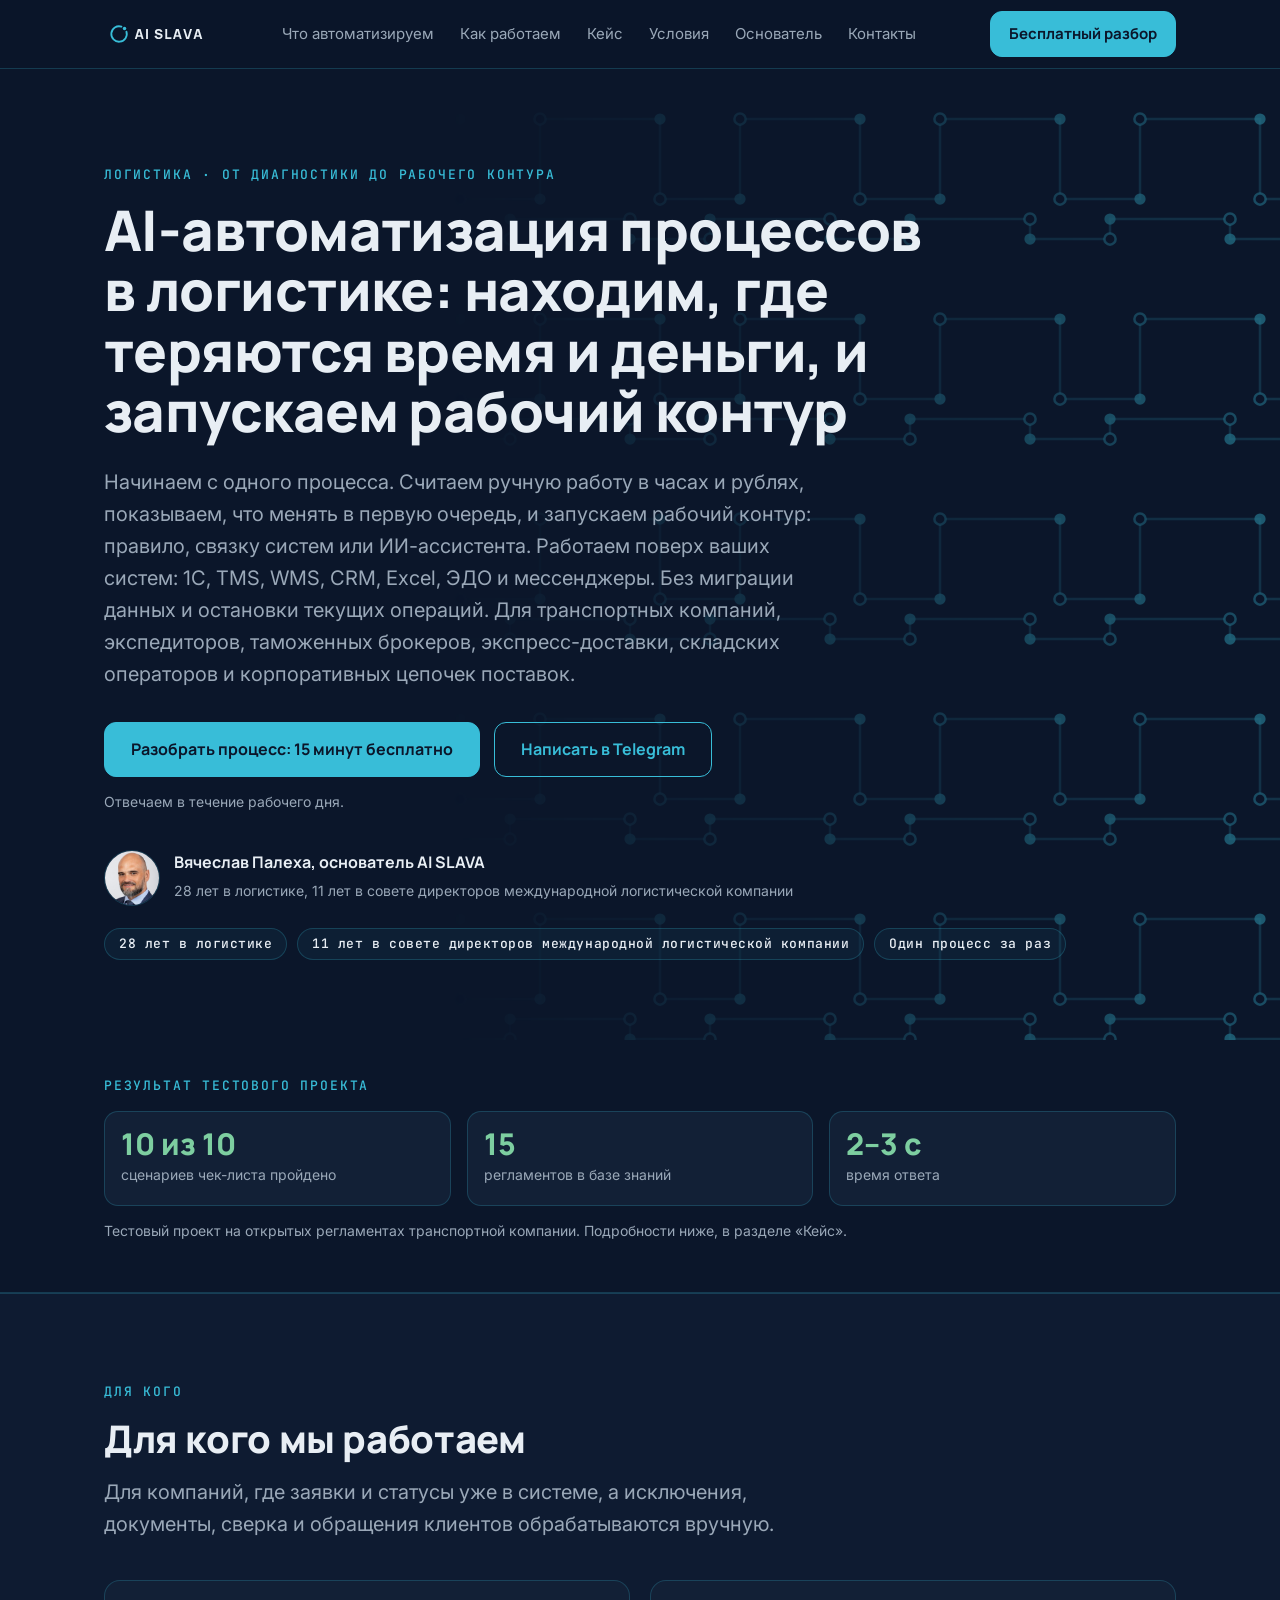
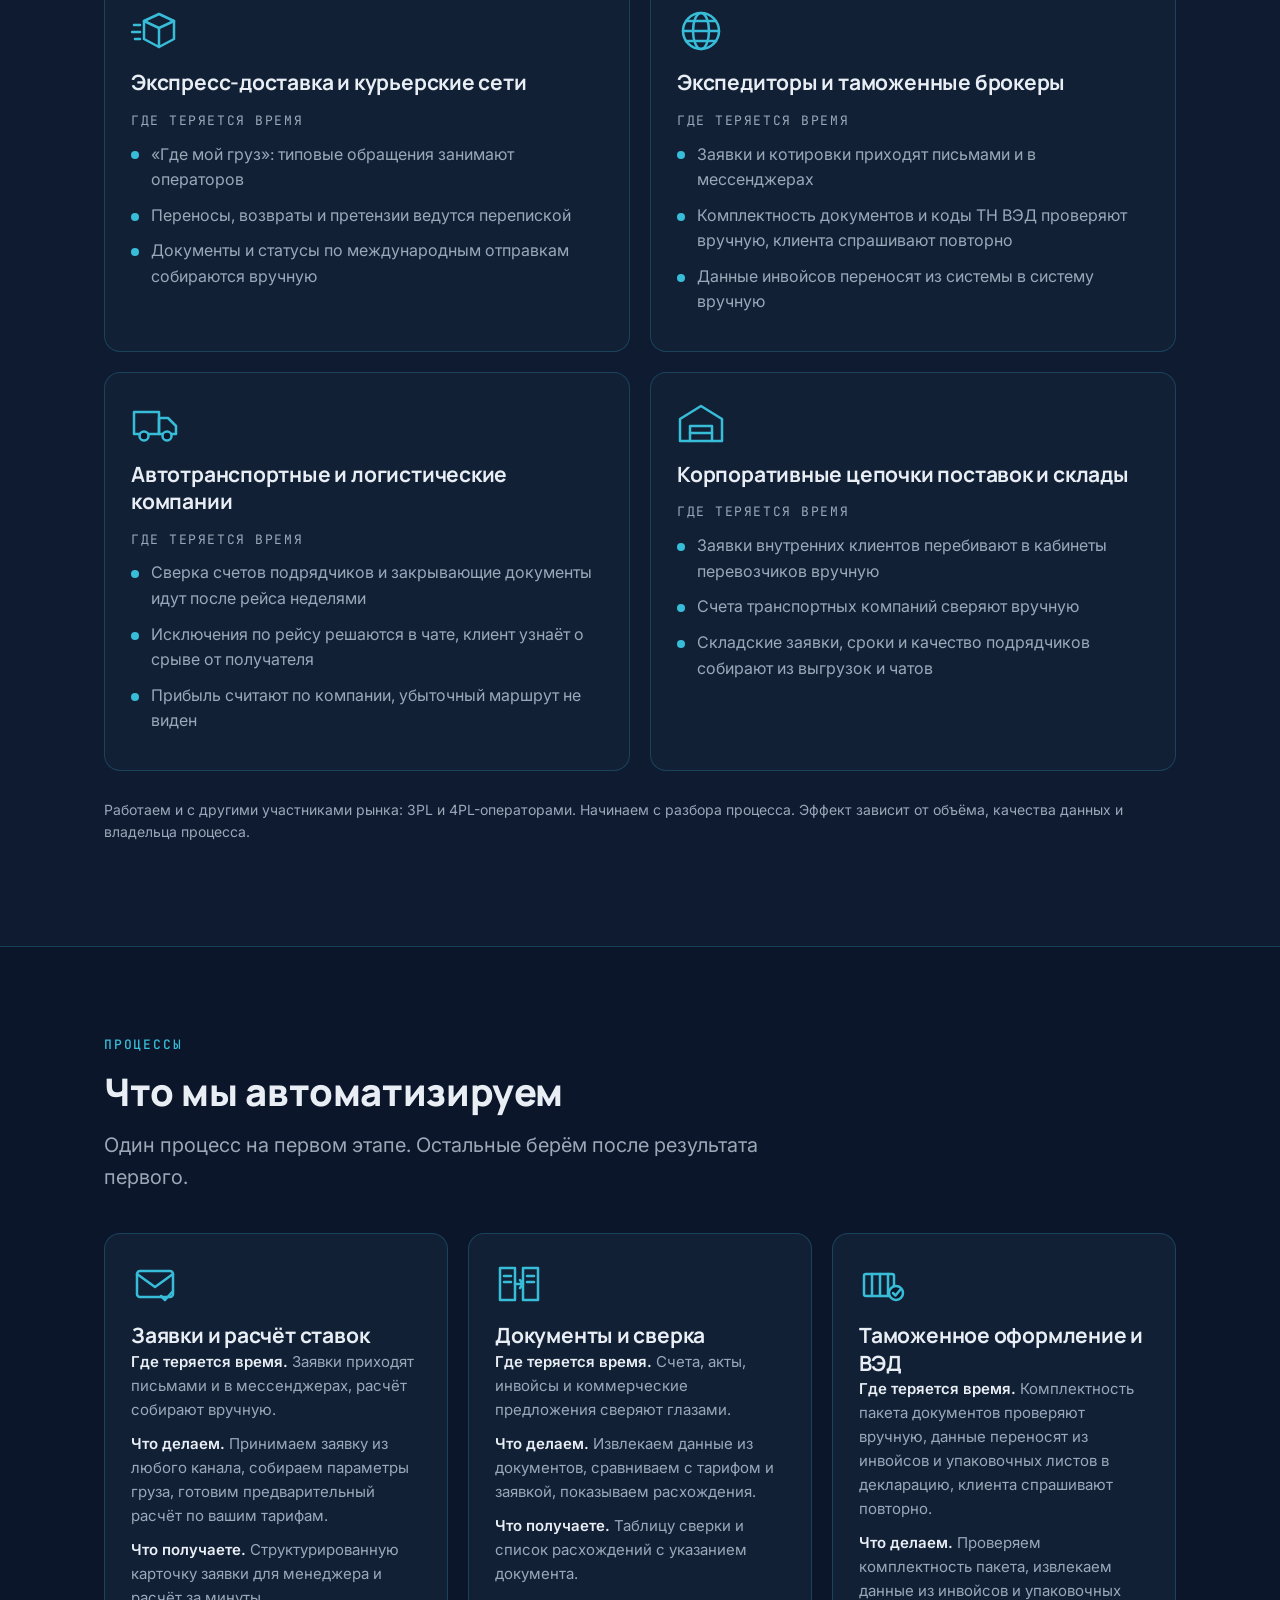
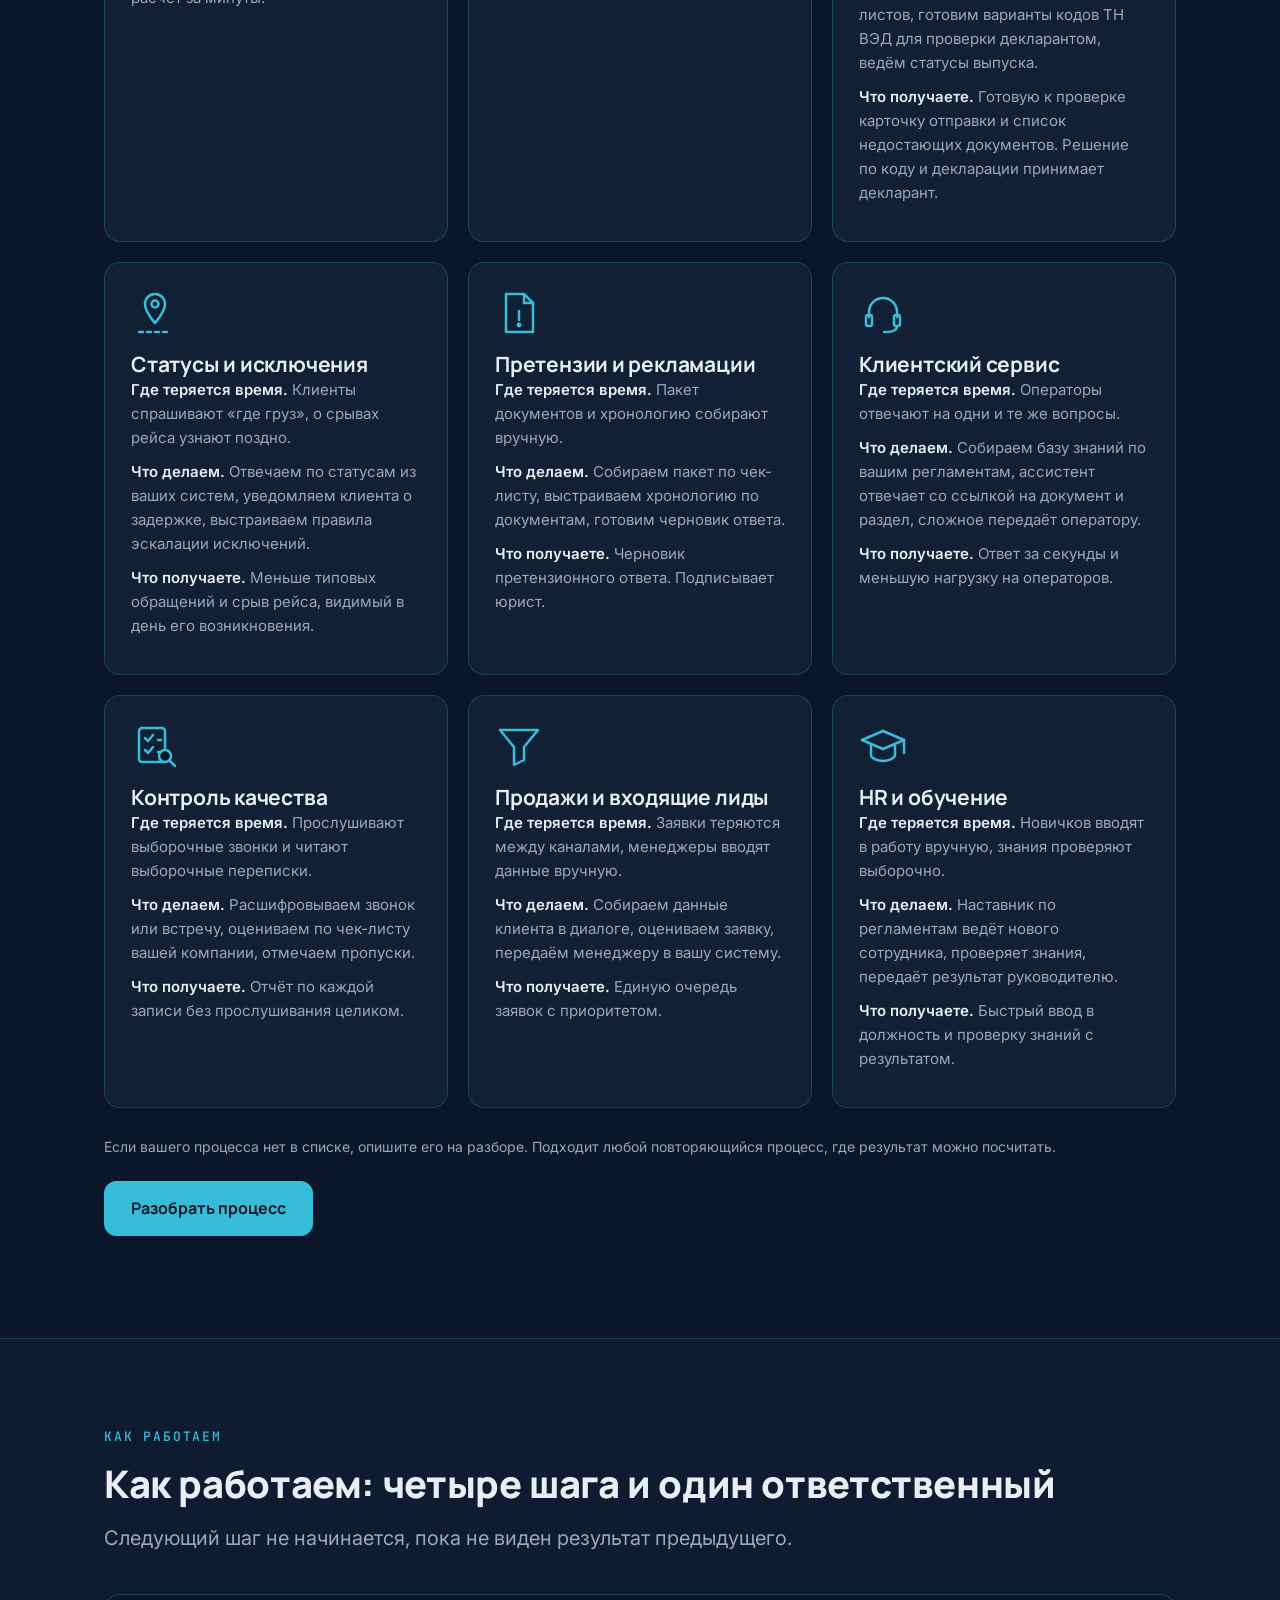
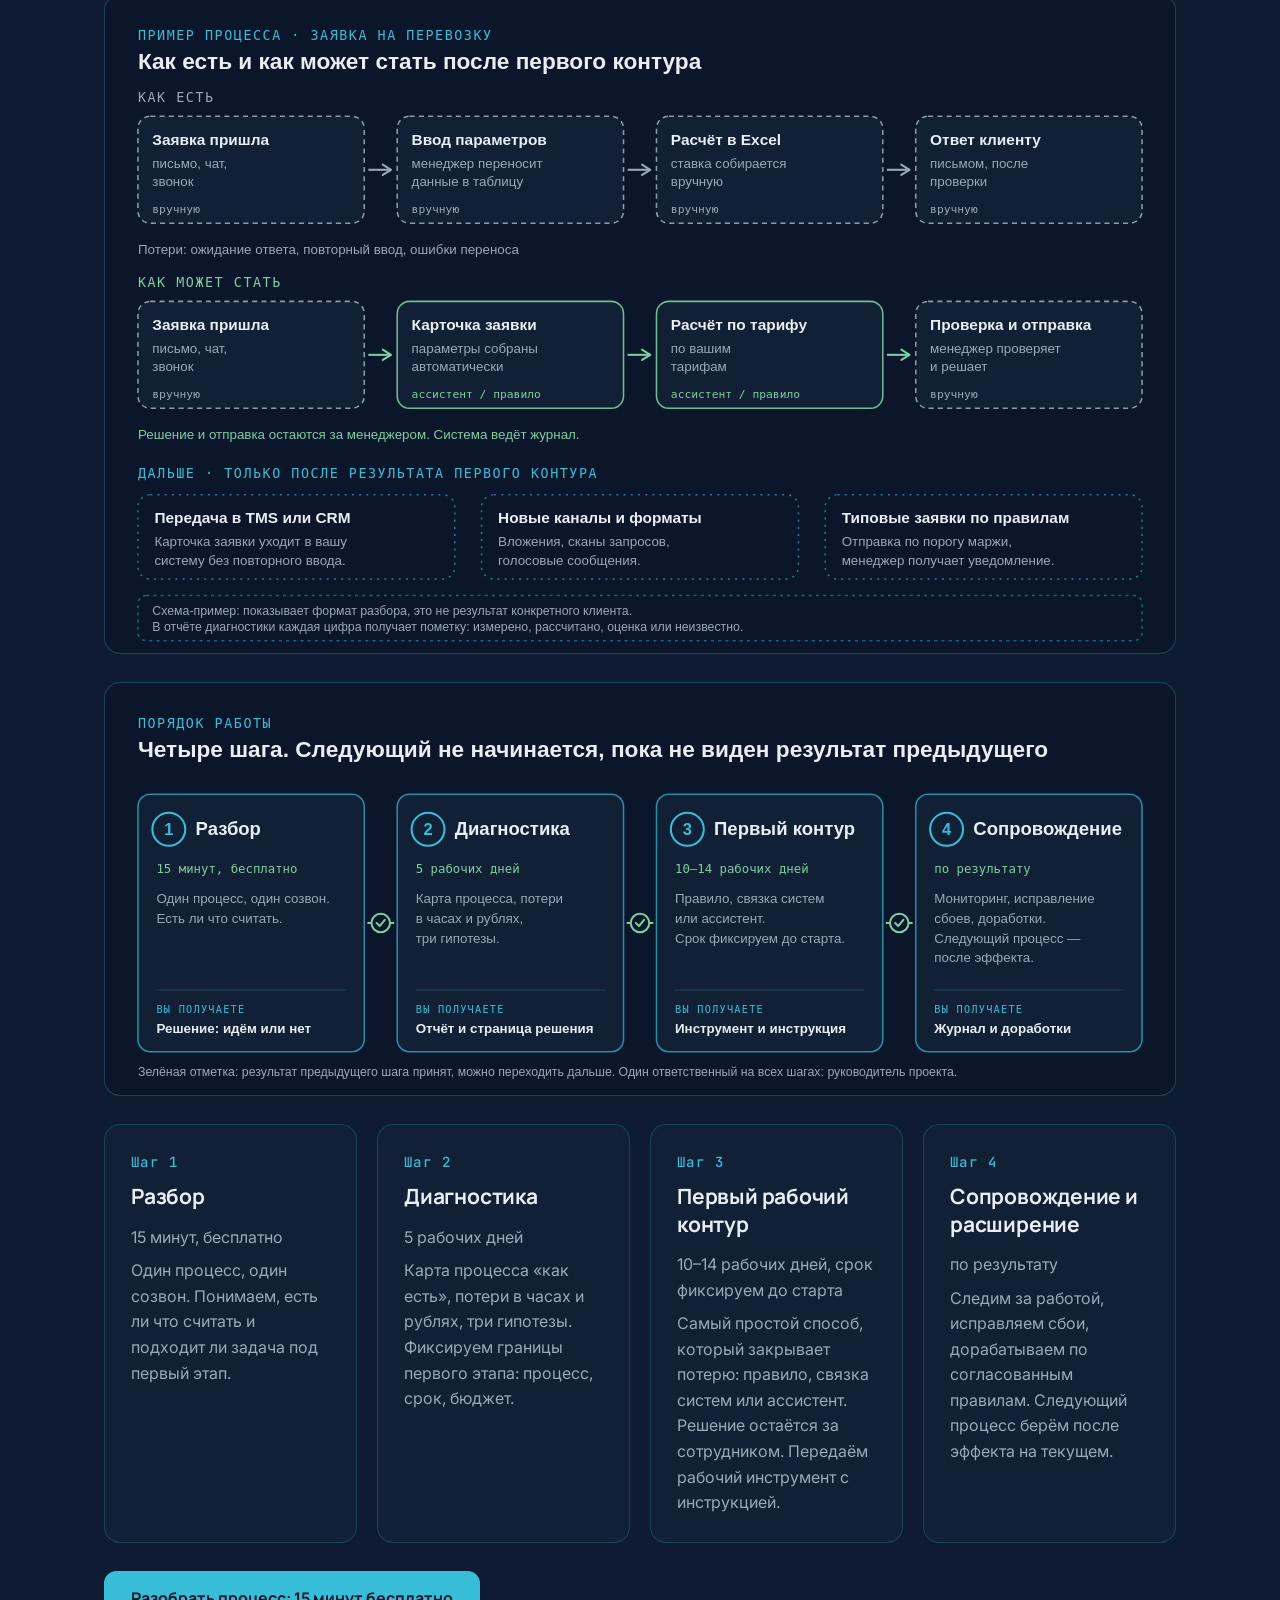
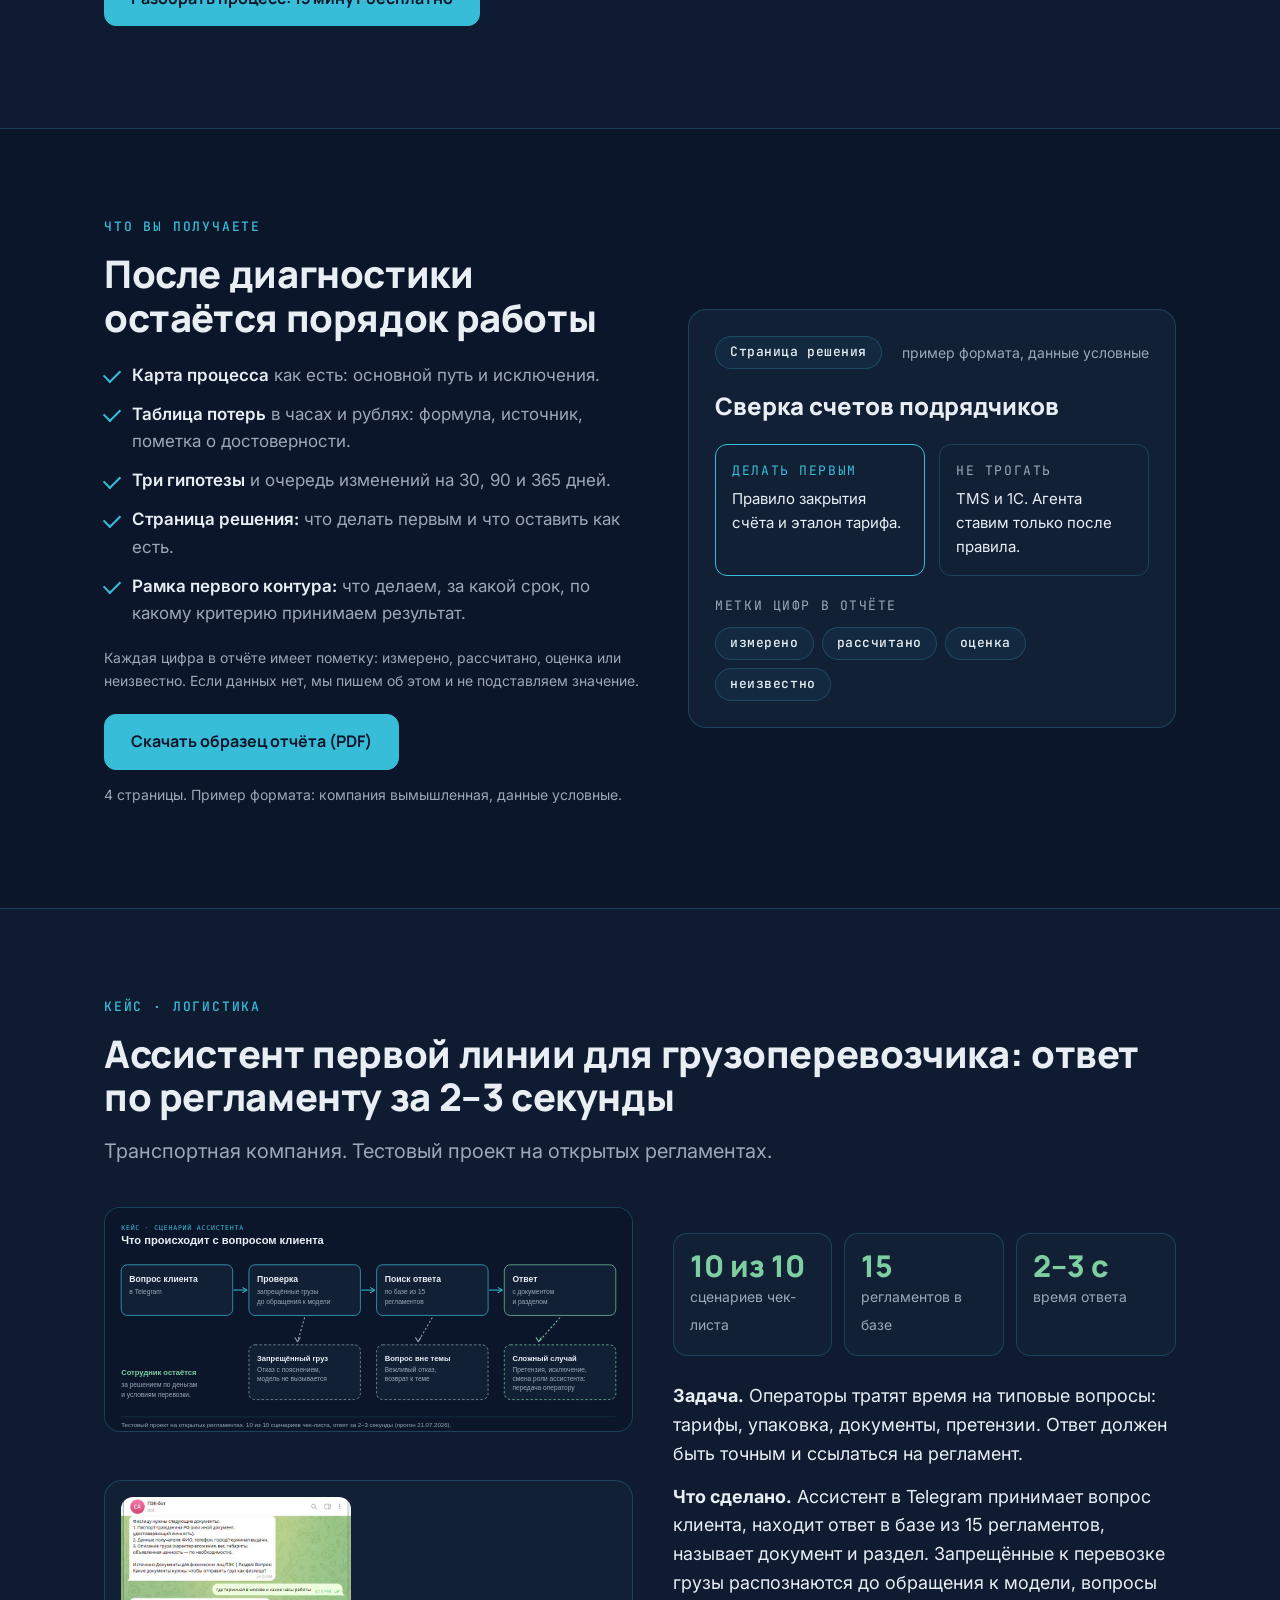
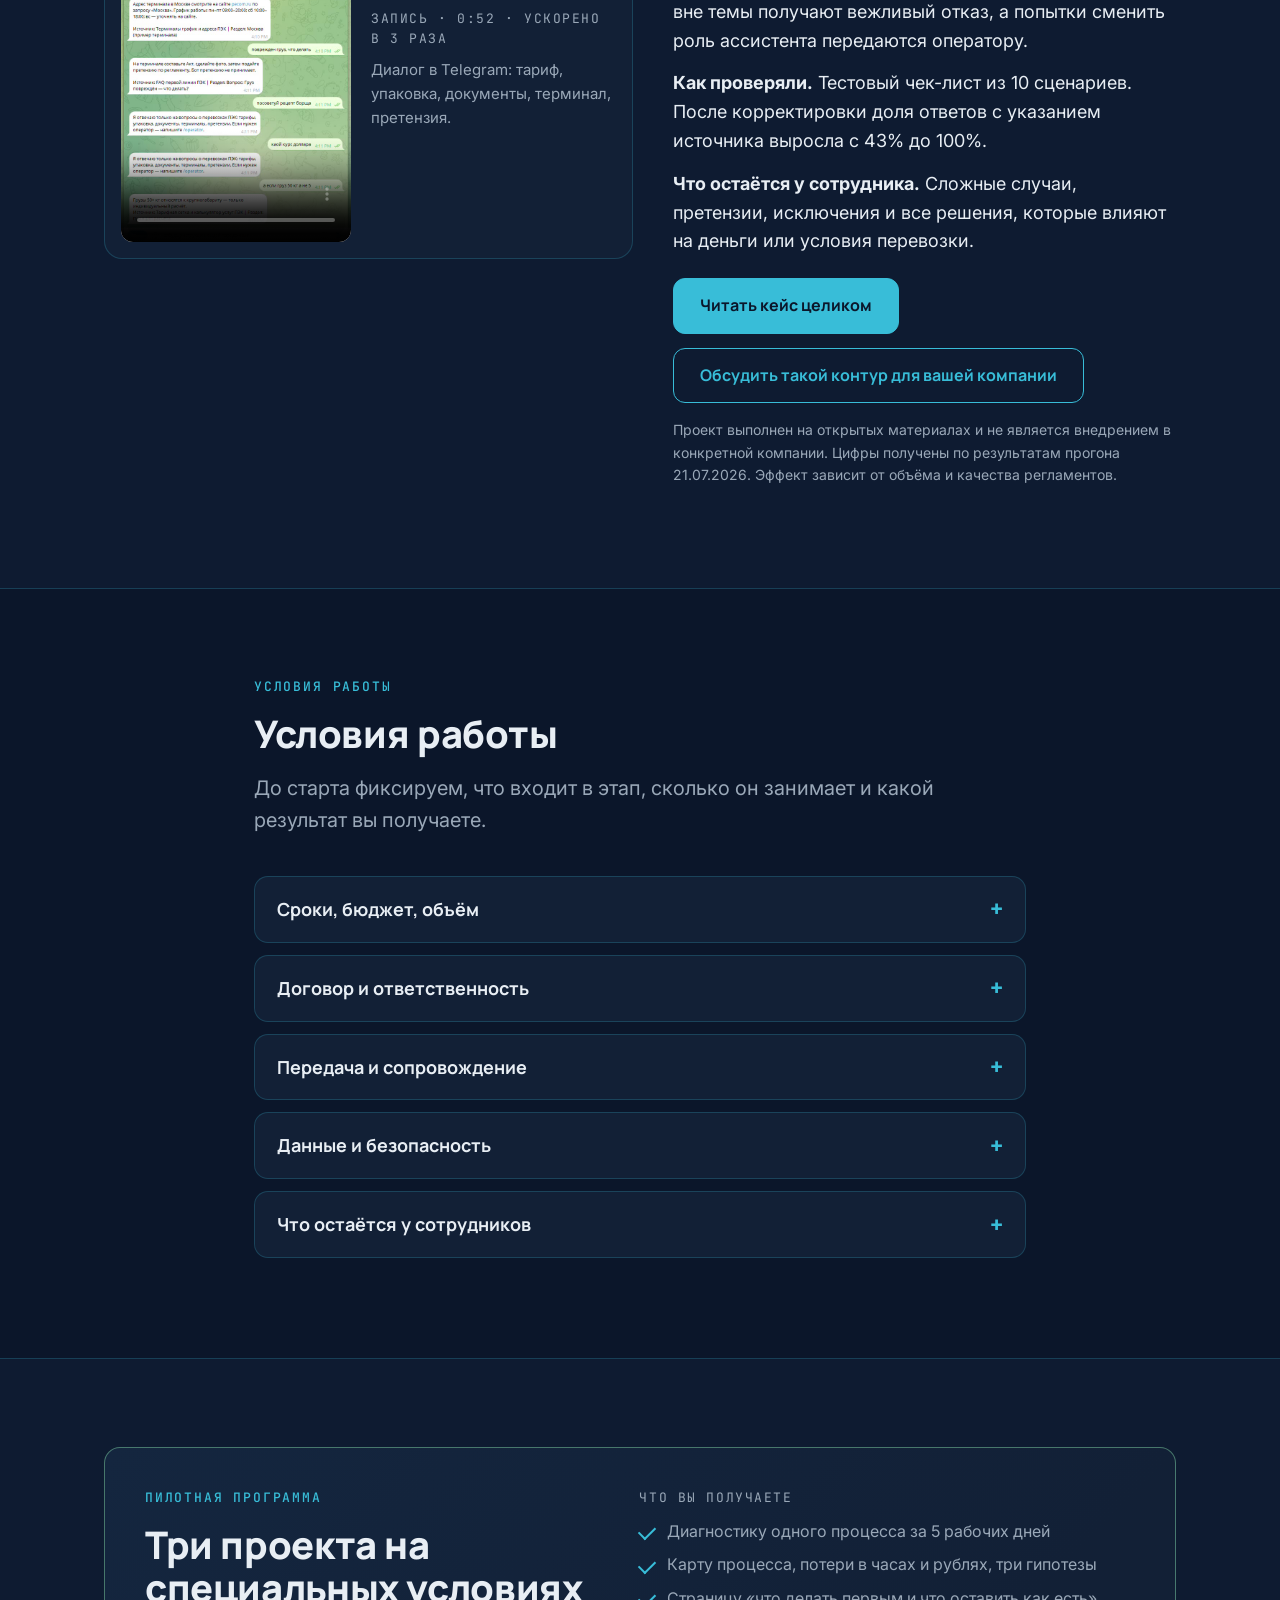
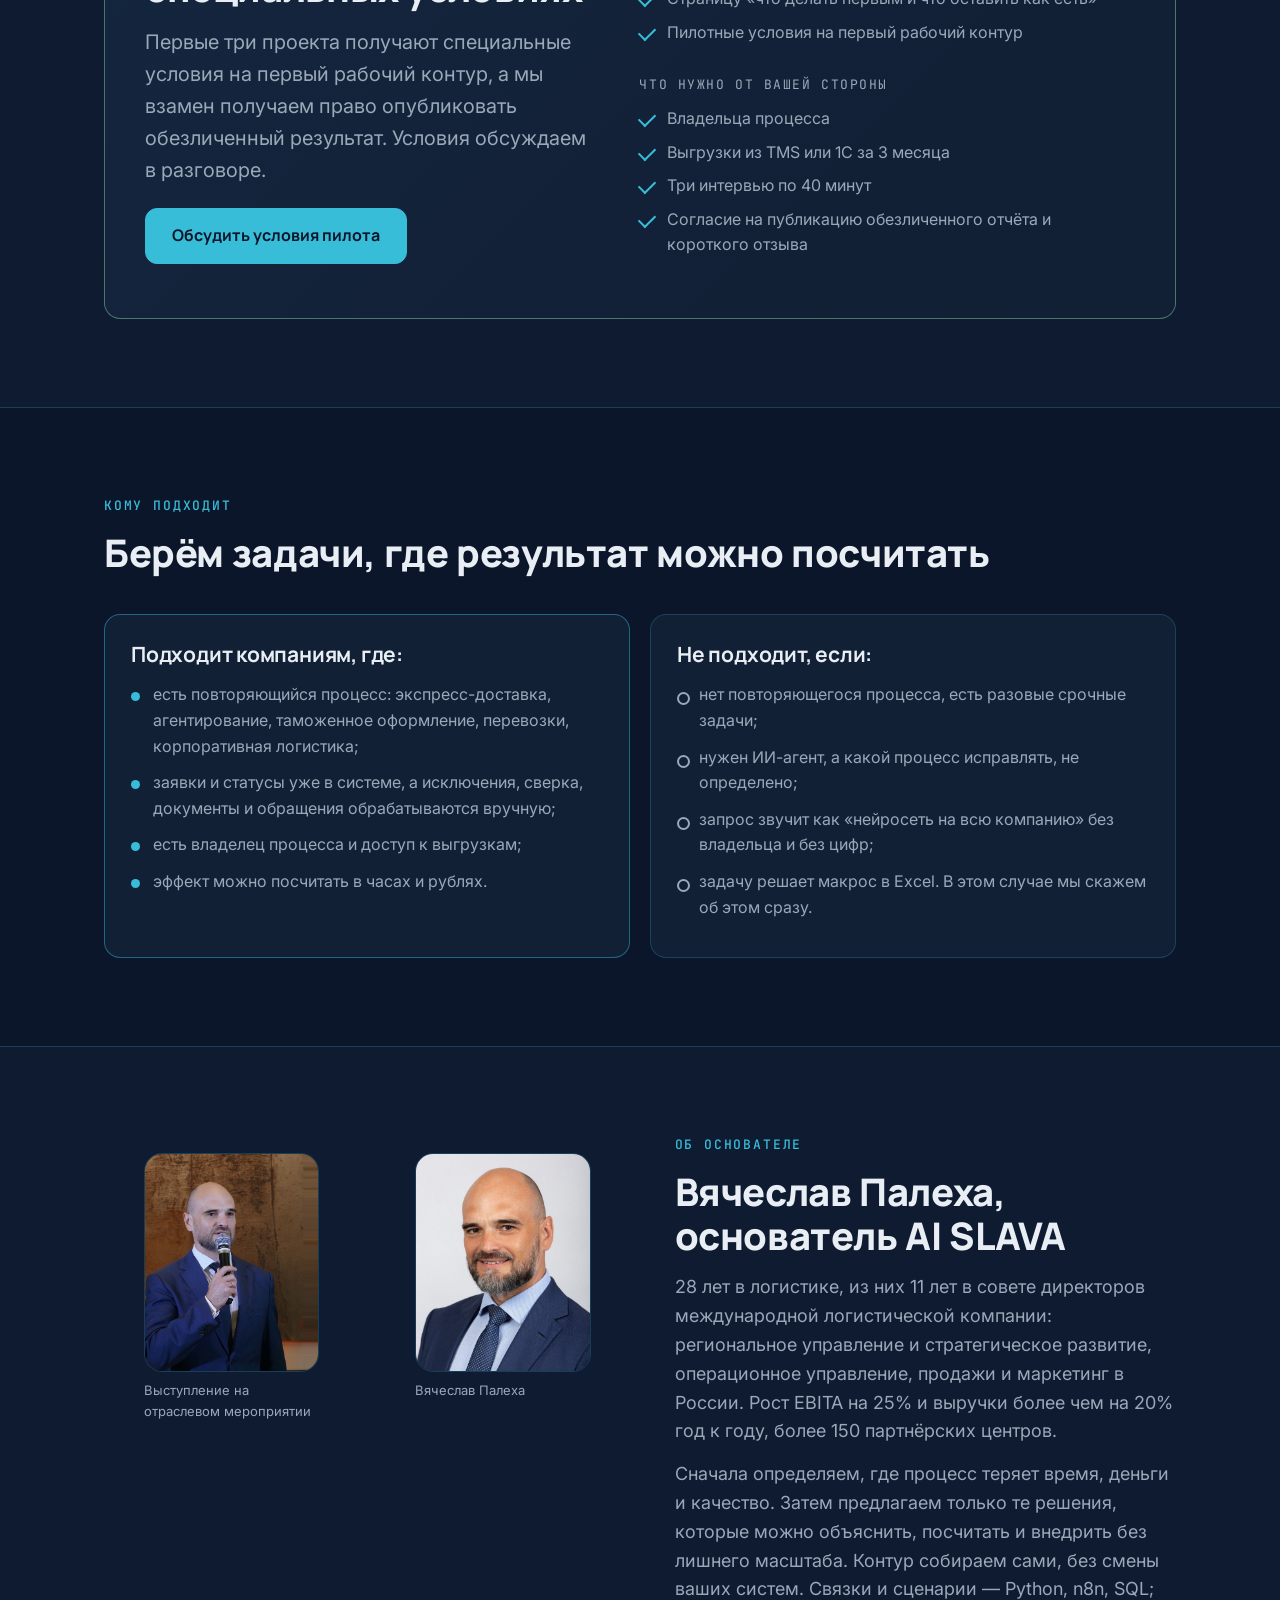
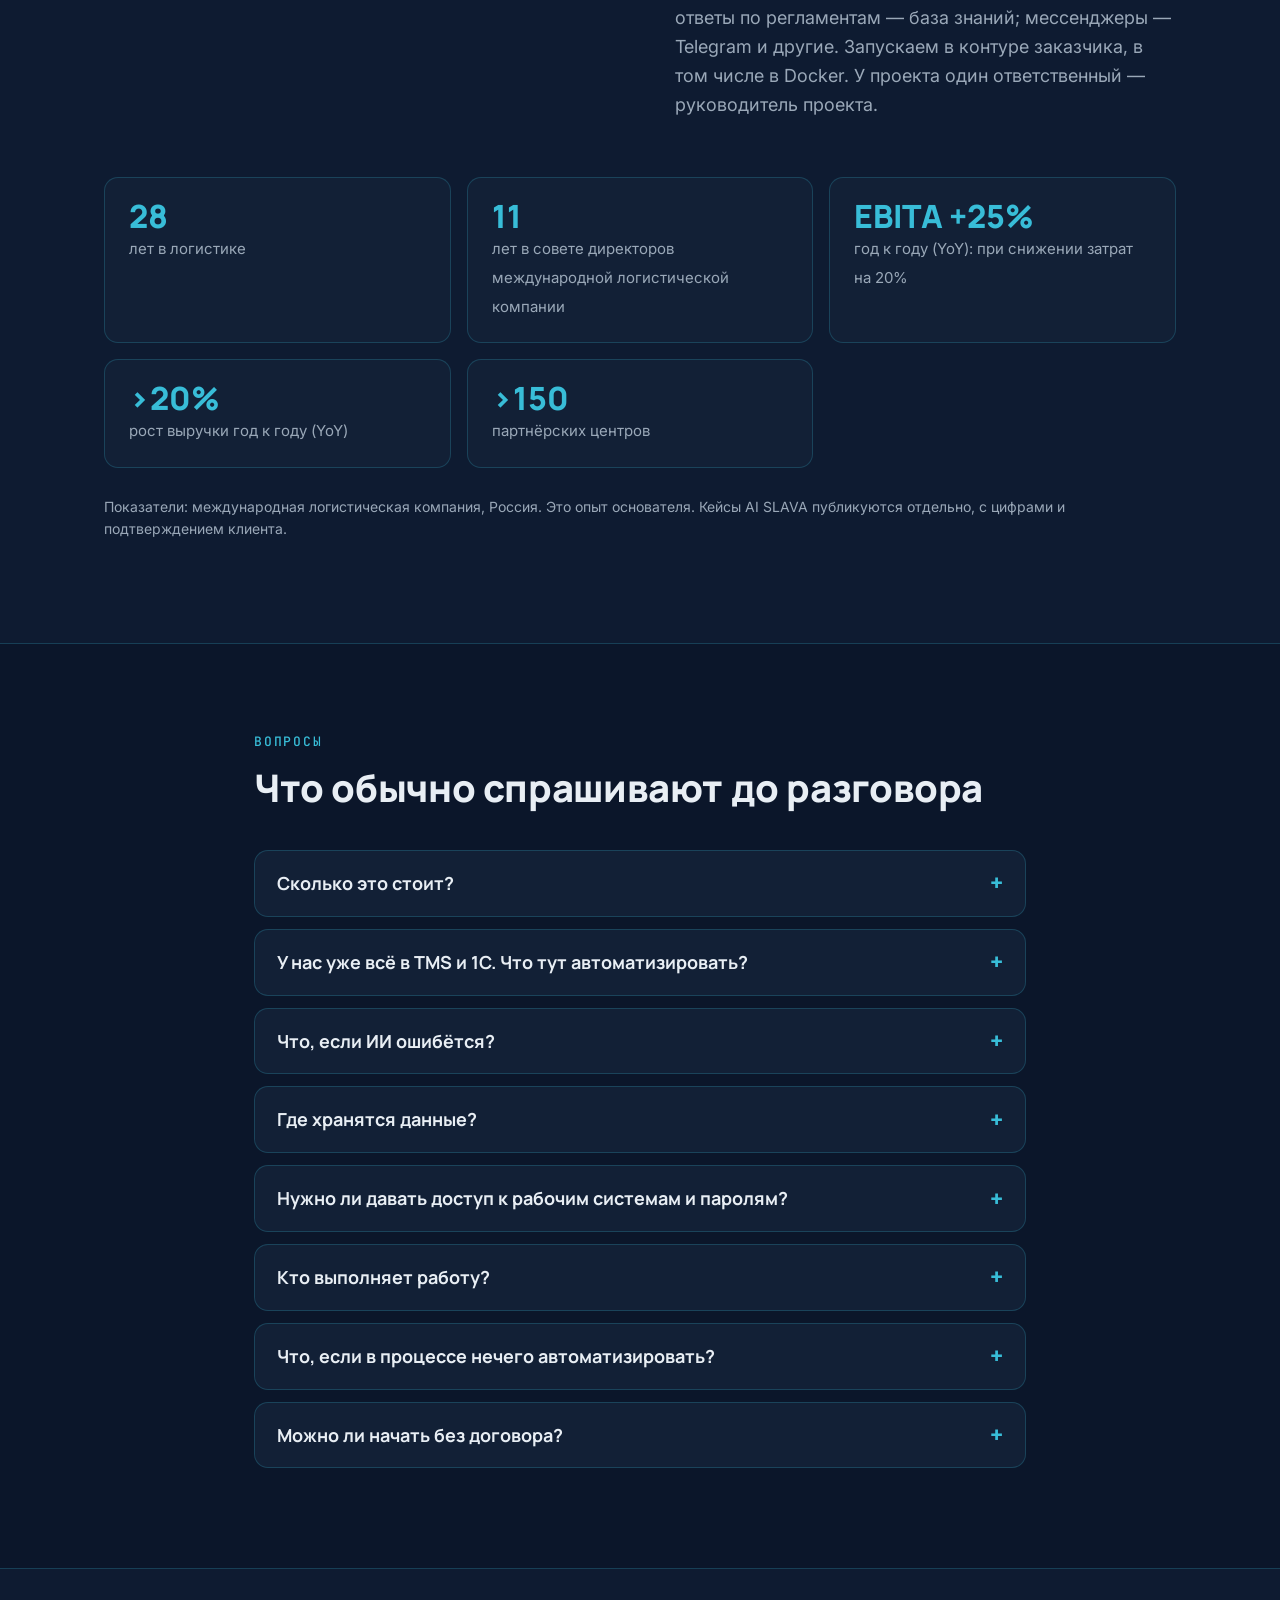
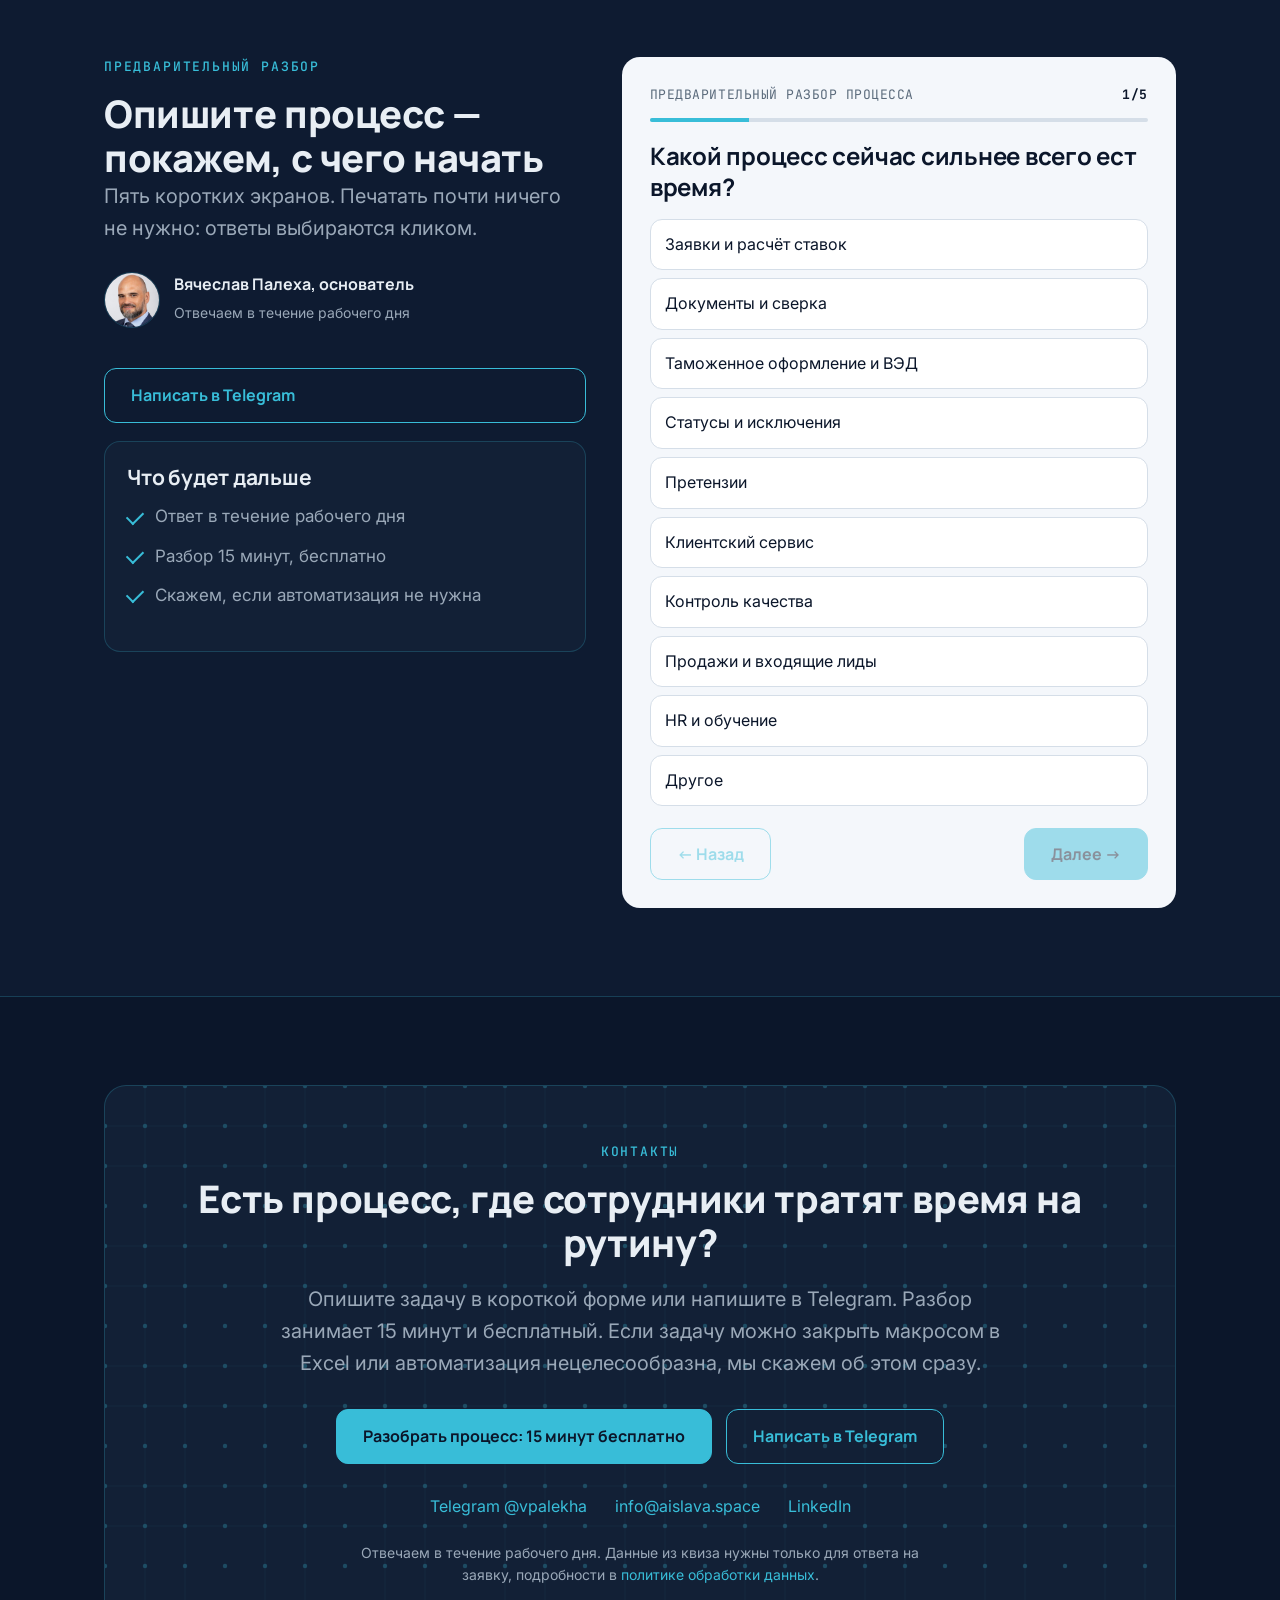
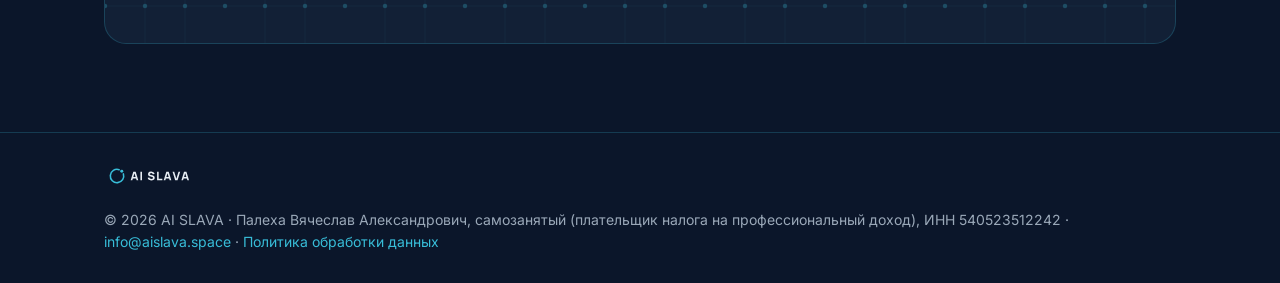
==== index.html @ 1f154bf1 "Publish AI SLAVA landing v0.5 on aislava.space Co-authored-by: Cursor <cursoragent@cursor.com>" ====
<!DOCTYPE html>
<html lang="ru">
<head>
  <meta charset="utf-8">
  <meta name="viewport" content="width=device-width, initial-scale=1">
  <title>AI SLAVA — AI-автоматизация процессов в логистике</title>
  <meta name="description" content="Находим, где теряются время и деньги в логистических процессах, и запускаем рабочий контур. Диагностика за 5 рабочих дней, первый контур за 10–14 рабочих дней.">
  <meta name="theme-color" content="#0B162A">
  <meta name="robots" content="index, follow">
  <link rel="canonical" href="https://aislava.space/">

  <meta property="og:type" content="website">
  <meta property="og:locale" content="ru_RU">
  <meta property="og:site_name" content="AI SLAVA">
  <meta property="og:url" content="https://aislava.space/">
  <meta property="og:title" content="AI SLAVA — AI-автоматизация процессов в логистике">
  <meta property="og:description" content="AI-автоматизация процессов в логистике. Начинаем с одного процесса, фиксируем результат до следующего этапа.">
  <meta property="og:image" content="https://aislava.space/assets/og-image.png">
  <meta property="og:image:width" content="1200">
  <meta property="og:image:height" content="630">
  <meta property="og:image:alt" content="AI SLAVA: AI-автоматизация процессов в логистике">
  <meta name="twitter:card" content="summary_large_image">
  <meta name="twitter:title" content="AI SLAVA — AI-автоматизация процессов в логистике">
  <meta name="twitter:description" content="Находим, где теряются время и деньги, и запускаем рабочий контур.">
  <meta name="twitter:image" content="https://aislava.space/assets/og-image.png">

  <link rel="icon" href="assets/logo/ai-slava-mark-on-dark.svg" type="image/svg+xml">
  <link rel="preload" href="fonts/Manrope.woff2" as="font" type="font/woff2" crossorigin>
  <link rel="preload" href="fonts/Inter.woff2" as="font" type="font/woff2" crossorigin>
  <link rel="stylesheet" href="styles.css">

  <script type="application/ld+json">
  {
    "@context": "https://schema.org",
    "@graph": [
      {
        "@type": "Organization",
        "@id": "https://aislava.space/#org",
        "name": "AI SLAVA",
        "url": "https://aislava.space/",
        "logo": "https://aislava.space/assets/logo/ai-slava-mark-on-dark.svg",
        "description": "AI-автоматизация процессов в логистике: диагностика, рабочий контур, сопровождение.",
        "founder": { "@id": "https://aislava.space/#founder" },
        "areaServed": "RU",
        "knowsAbout": ["AI-автоматизация", "логистика", "диагностика процессов", "ИИ-ассистенты"]
      },
      {
        "@type": "Person",
        "@id": "https://aislava.space/#founder",
        "name": "Вячеслав Палеха",
        "jobTitle": "Основатель AI SLAVA",
        "image": "https://aislava.space/assets/founder-portrait.jpg",
        "worksFor": { "@id": "https://aislava.space/#org" },
        "sameAs": ["https://www.linkedin.com/in/vyacheslav-palekha"]
      }
    ]
  }
  </script>
</head>
<body>

<header class="header">
  <div class="wrap header-inner">
    <a class="brand" href="#top"><img src="assets/logo/ai-slava-horizontal-on-dark.svg" alt="AI SLAVA"></a>
    <nav class="nav" aria-label="Разделы сайта">
      <a href="#automate">Что автоматизируем</a>
      <a href="#process">Как работаем</a>
      <a href="#case">Кейс</a>
      <a href="#terms">Условия</a>
      <a href="#about">Основатель</a>
      <a href="#contacts">Контакты</a>
    </nav>
    <a class="btn" href="#quiz">Бесплатный разбор</a>
  </div>
</header>

<main id="top">

  <section class="hero">
    <div class="wrap">
      <p class="kicker">Логистика · от диагностики до рабочего контура</p>
      <h1>AI-автоматизация процессов в логистике: находим, где теряются время и деньги, и запускаем рабочий контур</h1>
      <p class="lead">Начинаем с одного процесса. Считаем ручную работу в часах и рублях, показываем, что менять в первую очередь, и запускаем рабочий контур: правило, связку систем или ИИ-ассистента. Работаем поверх ваших систем: 1С, TMS, WMS, CRM, Excel, ЭДО и мессенджеры. Без миграции данных и остановки текущих операций. Для транспортных компаний, экспедиторов, таможенных брокеров, экспресс-доставки, складских операторов и корпоративных цепочек поставок.</p>
      <div class="hero-actions">
        <a class="btn" href="#quiz">Разобрать процесс: 15 минут бесплатно</a>
        <a class="btn ghost" href="https://t.me/vpalekha" target="_blank" rel="noopener">Написать в Telegram</a>
      </div>
      <p class="fine hero-note">Отвечаем в течение рабочего дня.</p>
      <div class="hero-founder">
        <img src="assets/founder-avatar.jpg" alt="Вячеслав Палеха" width="56" height="56">
        <div>
          <b>Вячеслав Палеха, основатель AI SLAVA</b>
          <span>28 лет в логистике, 11 лет в совете директоров международной логистической компании</span>
        </div>
      </div>
      <div class="chips">
        <span class="tag">28 лет в логистике</span>
        <span class="tag">11 лет в совете директоров международной логистической компании</span>
        <span class="tag">Один процесс за раз</span>
      </div>
    </div>
  </section>

  <section class="proof" aria-label="Результат тестового проекта">
    <div class="wrap">
      <p class="kicker">Результат тестового проекта</p>
      <div class="proof-grid">
        <div class="stat"><b>10 из 10</b><span>сценариев чек-листа пройдено</span></div>
        <div class="stat"><b>15</b><span>регламентов в базе знаний</span></div>
        <div class="stat"><b>2–3 с</b><span>время ответа</span></div>
      </div>
      <p class="fine">Тестовый проект на открытых регламентах транспортной компании. Подробности ниже, в разделе «Кейс».</p>
    </div>
  </section>

  <section class="section alt" id="segments">
    <div class="wrap">
      <div class="section-head">
        <p class="kicker">Для кого</p>
        <h2>Для кого мы работаем</h2>
        <p class="lead" style="margin-top:16px">Для компаний, где заявки и статусы уже в системе, а исключения, документы, сверка и обращения клиентов обрабатываются вручную.</p>
      </div>
      <div class="seg-grid">
        <article class="card seg">
          <img src="assets/icons/s1-ekspress.svg" alt="" width="48" height="48">
          <h3>Экспресс-доставка и курьерские сети</h3>
          <p class="mock-label">Где теряется время</p>
          <ul>
            <li>«Где мой груз»: типовые обращения занимают операторов</li>
            <li>Переносы, возвраты и претензии ведутся перепиской</li>
            <li>Документы и статусы по международным отправкам собираются вручную</li>
          </ul>
        </article>
        <article class="card seg">
          <img src="assets/icons/s2-ekspeditory.svg" alt="" width="48" height="48">
          <h3>Экспедиторы и таможенные брокеры</h3>
          <p class="mock-label">Где теряется время</p>
          <ul>
            <li>Заявки и котировки приходят письмами и в мессенджерах</li>
            <li>Комплектность документов и коды ТН ВЭД проверяют вручную, клиента спрашивают повторно</li>
            <li>Данные инвойсов переносят из системы в систему вручную</li>
          </ul>
        </article>
        <article class="card seg">
          <img src="assets/icons/s3-avtotransport.svg" alt="" width="48" height="48">
          <h3>Автотранспортные и логистические компании</h3>
          <p class="mock-label">Где теряется время</p>
          <ul>
            <li>Сверка счетов подрядчиков и закрывающие документы идут после рейса неделями</li>
            <li>Исключения по рейсу решаются в чате, клиент узнаёт о срыве от получателя</li>
            <li>Прибыль считают по компании, убыточный маршрут не виден</li>
          </ul>
        </article>
        <article class="card seg">
          <img src="assets/icons/s4-supply-chain.svg" alt="" width="48" height="48">
          <h3>Корпоративные цепочки поставок и склады</h3>
          <p class="mock-label">Где теряется время</p>
          <ul>
            <li>Заявки внутренних клиентов перебивают в кабинеты перевозчиков вручную</li>
            <li>Счета транспортных компаний сверяют вручную</li>
            <li>Складские заявки, сроки и качество подрядчиков собирают из выгрузок и чатов</li>
          </ul>
        </article>
      </div>
      <p class="fine note">Работаем и с другими участниками рынка: 3PL и 4PL-операторами. Начинаем с разбора процесса. Эффект зависит от объёма, качества данных и владельца процесса.</p>
    </div>
  </section>

  <section class="section" id="automate">
    <div class="wrap">
      <div class="section-head">
        <p class="kicker">Процессы</p>
        <h2>Что мы автоматизируем</h2>
        <p class="lead" style="margin-top:16px">Один процесс на первом этапе. Остальные берём после результата первого.</p>
      </div>
      <div class="auto-grid">
        <article class="card auto">
          <img src="assets/icons/c1-zayavki.svg" alt="" width="48" height="48">
          <h3>Заявки и расчёт ставок</h3>
          <p><b>Где теряется время.</b> Заявки приходят письмами и в мессенджерах, расчёт собирают вручную.</p>
          <p><b>Что делаем.</b> Принимаем заявку из любого канала, собираем параметры груза, готовим предварительный расчёт по вашим тарифам.</p>
          <p><b>Что получаете.</b> Структурированную карточку заявки для менеджера и расчёт за минуты.</p>
        </article>
        <article class="card auto">
          <img src="assets/icons/c2-dokumenty.svg" alt="" width="48" height="48">
          <h3>Документы и сверка</h3>
          <p><b>Где теряется время.</b> Счета, акты, инвойсы и коммерческие предложения сверяют глазами.</p>
          <p><b>Что делаем.</b> Извлекаем данные из документов, сравниваем с тарифом и заявкой, показываем расхождения.</p>
          <p><b>Что получаете.</b> Таблицу сверки и список расхождений с указанием документа.</p>
        </article>
        <article class="card auto">
          <img src="assets/icons/c3-tamozhnya.svg" alt="" width="48" height="48">
          <h3>Таможенное оформление и ВЭД</h3>
          <p><b>Где теряется время.</b> Комплектность пакета документов проверяют вручную, данные переносят из инвойсов и упаковочных листов в декларацию, клиента спрашивают повторно.</p>
          <p><b>Что делаем.</b> Проверяем комплектность пакета, извлекаем данные из инвойсов и упаковочных листов, готовим варианты кодов ТН ВЭД для проверки декларантом, ведём статусы выпуска.</p>
          <p><b>Что получаете.</b> Готовую к проверке карточку отправки и список недостающих документов. Решение по коду и декларации принимает декларант.</p>
        </article>
        <article class="card auto">
          <img src="assets/icons/c4-statusy.svg" alt="" width="48" height="48">
          <h3>Статусы и исключения</h3>
          <p><b>Где теряется время.</b> Клиенты спрашивают «где груз», о срывах рейса узнают поздно.</p>
          <p><b>Что делаем.</b> Отвечаем по статусам из ваших систем, уведомляем клиента о задержке, выстраиваем правила эскалации исключений.</p>
          <p><b>Что получаете.</b> Меньше типовых обращений и срыв рейса, видимый в день его возникновения.</p>
        </article>
        <article class="card auto">
          <img src="assets/icons/c5-pretenzii.svg" alt="" width="48" height="48">
          <h3>Претензии и рекламации</h3>
          <p><b>Где теряется время.</b> Пакет документов и хронологию собирают вручную.</p>
          <p><b>Что делаем.</b> Собираем пакет по чек-листу, выстраиваем хронологию по документам, готовим черновик ответа.</p>
          <p><b>Что получаете.</b> Черновик претензионного ответа. Подписывает юрист.</p>
        </article>
        <article class="card auto">
          <img src="assets/icons/c6-klientskiy-servis.svg" alt="" width="48" height="48">
          <h3>Клиентский сервис</h3>
          <p><b>Где теряется время.</b> Операторы отвечают на одни и те же вопросы.</p>
          <p><b>Что делаем.</b> Собираем базу знаний по вашим регламентам, ассистент отвечает со ссылкой на документ и раздел, сложное передаёт оператору.</p>
          <p><b>Что получаете.</b> Ответ за секунды и меньшую нагрузку на операторов.</p>
        </article>
        <article class="card auto">
          <img src="assets/icons/c7-kontrol-kachestva.svg" alt="" width="48" height="48">
          <h3>Контроль качества</h3>
          <p><b>Где теряется время.</b> Прослушивают выборочные звонки и читают выборочные переписки.</p>
          <p><b>Что делаем.</b> Расшифровываем звонок или встречу, оцениваем по чек-листу вашей компании, отмечаем пропуски.</p>
          <p><b>Что получаете.</b> Отчёт по каждой записи без прослушивания целиком.</p>
        </article>
        <article class="card auto">
          <img src="assets/icons/c8-prodazhi.svg" alt="" width="48" height="48">
          <h3>Продажи и входящие лиды</h3>
          <p><b>Где теряется время.</b> Заявки теряются между каналами, менеджеры вводят данные вручную.</p>
          <p><b>Что делаем.</b> Собираем данные клиента в диалоге, оцениваем заявку, передаём менеджеру в вашу систему.</p>
          <p><b>Что получаете.</b> Единую очередь заявок с приоритетом.</p>
        </article>
        <article class="card auto">
          <img src="assets/icons/c9-hr-obuchenie.svg" alt="" width="48" height="48">
          <h3>HR и обучение</h3>
          <p><b>Где теряется время.</b> Новичков вводят в работу вручную, знания проверяют выборочно.</p>
          <p><b>Что делаем.</b> Наставник по регламентам ведёт нового сотрудника, проверяет знания, передаёт результат руководителю.</p>
          <p><b>Что получаете.</b> Быстрый ввод в должность и проверку знаний с результатом.</p>
        </article>
      </div>
      <p class="fine note">Если вашего процесса нет в списке, опишите его на разборе. Подходит любой повторяющийся процесс, где результат можно посчитать.</p>
      <p style="margin-top:22px"><a class="btn" href="#quiz">Разобрать процесс</a></p>
    </div>
  </section>

  <section class="section alt" id="process">
    <div class="wrap">
      <div class="section-head">
        <p class="kicker">Как работаем</p>
        <h2>Как работаем: четыре шага и один ответственный</h2>
        <p class="lead" style="margin-top:16px">Следующий шаг не начинается, пока не виден результат предыдущего.</p>
      </div>
      <figure class="scheme">
        <img src="assets/schemes/scheme-1-process-asis-tobe.svg" alt="Пример процесса заявки: как есть и как может стать после первого контура" width="1040" height="640" loading="lazy">
      </figure>
      <figure class="scheme">
        <img src="assets/schemes/scheme-2-four-steps.svg" alt="Четыре шага: разбор, диагностика, первый контур, сопровождение" width="1040" height="400" loading="lazy">
      </figure>
      <div class="steps">
        <article class="card step">
          <div class="num">Шаг 1</div>
          <h3>Разбор</h3>
          <p class="when">15 минут, бесплатно</p>
          <p>Один процесс, один созвон. Понимаем, есть ли что считать и подходит ли задача под первый этап.</p>
        </article>
        <article class="card step">
          <div class="num">Шаг 2</div>
          <h3>Диагностика</h3>
          <p class="when">5 рабочих дней</p>
          <p>Карта процесса «как есть», потери в часах и рублях, три гипотезы. Фиксируем границы первого этапа: процесс, срок, бюджет.</p>
        </article>
        <article class="card step">
          <div class="num">Шаг 3</div>
          <h3>Первый рабочий контур</h3>
          <p class="when">10–14 рабочих дней, срок фиксируем до старта</p>
          <p>Самый простой способ, который закрывает потерю: правило, связка систем или ассистент. Решение остаётся за сотрудником. Передаём рабочий инструмент с инструкцией.</p>
        </article>
        <article class="card step">
          <div class="num">Шаг 4</div>
          <h3>Сопровождение и расширение</h3>
          <p class="when">по результату</p>
          <p>Следим за работой, исправляем сбои, дорабатываем по согласованным правилам. Следующий процесс берём после эффекта на текущем.</p>
        </article>
      </div>
      <p style="margin-top:28px"><a class="btn" href="#quiz">Разобрать процесс: 15 минут бесплатно</a></p>
    </div>
  </section>

  <section class="section" id="deliverable">
    <div class="wrap deliver">
      <div>
        <p class="kicker">Что вы получаете</p>
        <h2>После диагностики остаётся порядок работы</h2>
        <ul class="check">
          <li><b>Карта процесса</b> как есть: основной путь и исключения.</li>
          <li><b>Таблица потерь</b> в часах и рублях: формула, источник, пометка о достоверности.</li>
          <li><b>Три гипотезы</b> и очередь изменений на 30, 90 и 365 дней.</li>
          <li><b>Страница решения:</b> что делать первым и что оставить как есть.</li>
          <li><b>Рамка первого контура:</b> что делаем, за какой срок, по какому критерию принимаем результат.</li>
        </ul>
        <p class="fine">Каждая цифра в отчёте имеет пометку: измерено, рассчитано, оценка или неизвестно. Если данных нет, мы пишем об этом и не подставляем значение.</p>
        <p style="margin-top:22px"><a class="btn" href="assets/AI-SLAVA_obrazets_otcheta_diagnostiki.pdf" target="_blank" rel="noopener">Скачать образец отчёта (PDF)</a></p>
        <p class="fine" style="margin-top:10px">4 страницы. Пример формата: компания вымышленная, данные условные.</p>
      </div>
      <div>
        <div class="mock" aria-label="Пример формата страницы решения">
          <div class="mock-top"><span class="tag">Страница решения</span><span class="fine">пример формата, данные условные</span></div>
          <div class="mock-title">Сверка счетов подрядчиков</div>
          <div class="mock-cols">
            <div class="mock-col first">
              <div class="mock-label">Делать первым</div>
              <p>Правило закрытия счёта и эталон тарифа.</p>
            </div>
            <div class="mock-col">
              <div class="mock-label">Не трогать</div>
              <p>TMS и 1С. Агента ставим только после правила.</p>
            </div>
          </div>
          <div class="mock-label" style="margin-top:20px">Метки цифр в отчёте</div>
          <div class="labels">
            <span class="tag">измерено</span>
            <span class="tag">рассчитано</span>
            <span class="tag">оценка</span>
            <span class="tag">неизвестно</span>
          </div>
        </div>
      </div>
    </div>
  </section>

  <section class="section alt" id="case">
    <div class="wrap">
      <div class="section-head">
        <p class="kicker">Кейс · Логистика</p>
        <h2 class="h2-case-intro">Ассистент первой линии для грузоперевозчика: ответ по регламенту за 2–3 секунды</h2>
        <p class="lead" style="margin-top:16px">Транспортная компания. Тестовый проект на открытых регламентах.</p>
      </div>
      <div class="case">
        <div class="case-text">
          <div class="case-stats">
            <div class="stat"><b>10 из 10</b><span>сценариев чек-листа</span></div>
            <div class="stat"><b>15</b><span>регламентов в базе</span></div>
            <div class="stat"><b>2–3 с</b><span>время ответа</span></div>
          </div>
          <p><b>Задача.</b> Операторы тратят время на типовые вопросы: тарифы, упаковка, документы, претензии. Ответ должен быть точным и ссылаться на регламент.</p>
          <p><b>Что сделано.</b> Ассистент в Telegram принимает вопрос клиента, находит ответ в базе из 15 регламентов, называет документ и раздел. Запрещённые к перевозке грузы распознаются до обращения к модели, вопросы вне темы получают вежливый отказ, а попытки сменить роль ассистента передаются оператору.</p>
          <p><b>Как проверяли.</b> Тестовый чек-лист из 10 сценариев. После корректировки доля ответов с указанием источника выросла с 43% до 100%.</p>
          <p><b>Что остаётся у сотрудника.</b> Сложные случаи, претензии, исключения и все решения, которые влияют на деньги или условия перевозки.</p>
          <div class="hero-actions" style="margin-top:22px">
            <a class="btn" href="https://honored-banon-29a.notion.site/40d734b9f0ef81c786ecd1979ff9c28f" target="_blank" rel="noopener">Читать кейс целиком</a>
            <a class="btn ghost" href="#quiz">Обсудить такой контур для вашей компании</a>
          </div>
          <p class="fine" style="margin-top:16px">Проект выполнен на открытых материалах и не является внедрением в конкретной компании. Цифры получены по результатам прогона 21.07.2026. Эффект зависит от объёма и качества регламентов.</p>
        </div>
        <div class="case-media">
          <figure class="scheme">
            <img src="assets/schemes/scheme-3-assistant-flow.svg" alt="Сценарий ассистента: вопрос клиента, проверка, поиск по регламентам, ответ или передача оператору" width="1040" height="440" loading="lazy">
          </figure>
          <div class="demo">
            <video controls preload="metadata" playsinline poster="assets/pek-bot-demo-poster.jpg" aria-label="Запись диалога в Telegram">
              <source src="assets/pek-bot-demo.mp4" type="video/mp4">
            </video>
            <div class="demo-text">
              <div class="mock-label">Запись · 0:52 · ускорено в 3 раза</div>
              <p>Диалог в Telegram: тариф, упаковка, документы, терминал, претензия.</p>
            </div>
          </div>
        </div>
      </div>
    </div>
  </section>

  <section class="section" id="terms">
    <div class="wrap narrow">
      <div class="section-head">
        <p class="kicker">Условия работы</p>
        <h2>Условия работы</h2>
        <p class="lead" style="margin-top:16px">До старта фиксируем, что входит в этап, сколько он занимает и какой результат вы получаете.</p>
      </div>
      <details class="acc">
        <summary>Сроки, бюджет, объём</summary>
        <p>Диагностика занимает 5 рабочих дней. Стоимость, срок и объём диагностики и первого контура фиксируем до старта. Объём не расширяем без отдельного согласования. То, что не входит в этап, указываем в договоре.</p>
      </details>
      <details class="acc">
        <summary>Договор и ответственность</summary>
        <p>Работаем по договору: фиксируем этап, оплату и результат. У проекта один ответственный: менеджер проекта ведёт задачу от разбора до сдачи и отвечает за срок.</p>
      </details>
      <details class="acc">
        <summary>Передача и сопровождение</summary>
        <p>После запуска вы получаете инструкцию «кто что делает», журнал работы системы и доступы. Сопровождение (мониторинг, исправление сбоев, доработки по правилам) оформляем отдельным этапом.</p>
      </details>
      <details class="acc">
        <summary>Данные и безопасность</summary>
        <p>Для диагностики достаточно выгрузок, логины и пароли рабочих систем не нужны. Если в проекте есть персональные данные, по умолчанию храним их в России и подписываем соглашение о неразглашении. Что передавать, согласуем заранее.</p>
      </details>
      <details class="acc">
        <summary>Что остаётся у сотрудников</summary>
        <p>Юридически значимые действия (ставка клиенту, претензия, платёж, допуск водителя) выполняет человек. ИИ готовит черновик, система ведёт журнал, у действий есть возможность отката.</p>
      </details>
    </div>
  </section>

  <section class="section alt" id="pilot">
    <div class="wrap">
      <div class="pilot card">
        <div>
          <p class="kicker">Пилотная программа</p>
          <h2>Три проекта на специальных условиях</h2>
          <p class="lead" style="margin-top:16px">Первые три проекта получают специальные условия на первый рабочий контур, а мы взамен получаем право опубликовать обезличенный результат. Условия обсуждаем в разговоре.</p>
          <p style="margin-top:22px"><a class="btn" href="#quiz">Обсудить условия пилота</a></p>
        </div>
        <div class="pilot-cols">
          <div>
            <div class="mock-label">Что вы получаете</div>
            <ul class="check">
              <li>Диагностику одного процесса за 5 рабочих дней</li>
              <li>Карту процесса, потери в часах и рублях, три гипотезы</li>
              <li>Страницу «что делать первым и что оставить как есть»</li>
              <li>Пилотные условия на первый рабочий контур</li>
            </ul>
          </div>
          <div>
            <div class="mock-label">Что нужно от вашей стороны</div>
            <ul class="check">
              <li>Владельца процесса</li>
              <li>Выгрузки из TMS или 1С за 3 месяца</li>
              <li>Три интервью по 40 минут</li>
              <li>Согласие на публикацию обезличенного отчёта и короткого отзыва</li>
            </ul>
          </div>
        </div>
      </div>
    </div>
  </section>

  <section class="section" id="fit">
    <div class="wrap">
      <div class="section-head">
        <p class="kicker">Кому подходит</p>
        <h2>Берём задачи, где результат можно посчитать</h2>
      </div>
      <div class="split">
        <article class="card fit yes">
          <h3>Подходит компаниям, где:</h3>
          <ul>
            <li>есть повторяющийся процесс: экспресс-доставка, агентирование, таможенное оформление, перевозки, корпоративная логистика;</li>
            <li>заявки и статусы уже в системе, а исключения, сверка, документы и обращения обрабатываются вручную;</li>
            <li>есть владелец процесса и доступ к выгрузкам;</li>
            <li>эффект можно посчитать в часах и рублях.</li>
          </ul>
        </article>
        <article class="card fit no">
          <h3>Не подходит, если:</h3>
          <ul>
            <li>нет повторяющегося процесса, есть разовые срочные задачи;</li>
            <li>нужен ИИ-агент, а какой процесс исправлять, не определено;</li>
            <li>запрос звучит как «нейросеть на всю компанию» без владельца и без цифр;</li>
            <li>задачу решает макрос в Excel. В этом случае мы скажем об этом сразу.</li>
          </ul>
        </article>
      </div>
    </div>
  </section>

  <section class="section alt" id="about">
    <div class="wrap">
      <div class="founder">
        <div class="founder-photos">
          <figure>
            <img src="assets/founder-stage.jpg" alt="Вячеслав Палеха выступает на отраслевом мероприятии" width="1111" height="1389" loading="lazy">
            <figcaption>Выступление на отраслевом мероприятии</figcaption>
          </figure>
          <figure>
            <img src="assets/founder-portrait.jpg" alt="Вячеслав Палеха, основатель AI SLAVA" width="1080" height="1349" loading="lazy">
            <figcaption>Вячеслав Палеха</figcaption>
          </figure>
        </div>
        <div>
          <p class="kicker">Об основателе</p>
          <h2>Вячеслав Палеха, основатель AI SLAVA</h2>
          <p class="muted">28 лет в логистике, из них 11 лет в совете директоров международной логистической компании: региональное управление и стратегическое развитие, операционное управление, продажи и маркетинг в России. Рост EBITA на 25% и выручки более чем на 20% год к году, более 150 партнёрских центров.</p>
          <p class="muted">Сначала определяем, где процесс теряет время, деньги и качество. Затем предлагаем только те решения, которые можно объяснить, посчитать и внедрить без лишнего масштаба. Контур собираем сами, без смены ваших систем. Связки и сценарии — Python, n8n, SQL; ответы по регламентам — база знаний; мессенджеры — Telegram и другие. Запускаем в контуре заказчика, в том числе в Docker. У проекта один ответственный — руководитель проекта.</p>
        </div>
      </div>
      <div class="facts">
        <div class="stat"><b>28</b><span>лет в логистике</span></div>
        <div class="stat"><b>11</b><span>лет в совете директоров международной логистической компании</span></div>
        <div class="stat"><b>EBITA +25%</b><span>год к году (YoY): при снижении затрат на 20%</span></div>
        <div class="stat"><b>&gt;20%</b><span>рост выручки год к году (YoY)</span></div>
        <div class="stat"><b>&gt;150</b><span>партнёрских центров</span></div>
      </div>
      <p class="fine note">Показатели: международная логистическая компания, Россия. Это опыт основателя. Кейсы AI SLAVA публикуются отдельно, с цифрами и подтверждением клиента.</p>
    </div>
  </section>

  <section class="section" id="faq">
    <div class="wrap narrow">
      <div class="section-head">
        <p class="kicker">Вопросы</p>
        <h2>Что обычно спрашивают до разговора</h2>
      </div>
      <details class="acc">
        <summary>Сколько это стоит?</summary>
        <p>Разбор на 15 минут бесплатный. Стоимость диагностики и первого рабочего контура определяем индивидуально: она зависит от процесса и объёма. Для первых трёх проектов действуют пилотные условия.</p>
      </details>
      <details class="acc">
        <summary>У нас уже всё в TMS и 1С. Что тут автоматизировать?</summary>
        <p>Системы мы не меняем. Работаем с процессом вокруг них: правила, сверка, исключения, документы и обращения. 1С, TMS, WMS, CRM (Битрикс24, amoCRM), ЭДО, Excel и мессенджеры остаются источником данных.</p>
      </details>
      <details class="acc">
        <summary>Что, если ИИ ошибётся?</summary>
        <p>Юридически значимые действия выполняет человек. Система ведёт журнал: что сделала и на каких данных. На старте ассистент готовит черновик и не действует самостоятельно.</p>
      </details>
      <details class="acc">
        <summary>Где хранятся данные?</summary>
        <p>Если в проекте есть персональные данные, по умолчанию храним их в России и подписываем соглашение о неразглашении. Для диагностики достаточно выгрузок. Что передавать, согласуем заранее.</p>
      </details>
      <details class="acc">
        <summary>Нужно ли давать доступ к рабочим системам и паролям?</summary>
        <p>Нет. Для диагностики достаточно выгрузок. Доступ к системам для запуска контура согласуем отдельно и ограничим нужным объёмом.</p>
      </details>
      <details class="acc">
        <summary>Кто выполняет работу?</summary>
        <p>У проекта один ответственный: менеджер проекта ведёт задачу от разбора до сдачи и отвечает за срок. К работе при необходимости привлекаются специалисты студии, состав команды фиксируется в договоре.</p>
      </details>
      <details class="acc">
        <summary>Что, если в процессе нечего автоматизировать?</summary>
        <p>Мы скажем об этом по итогам диагностики. Карта процесса и расчёт потерь остаются у вас независимо от решения.</p>
      </details>
      <details class="acc">
        <summary>Можно ли начать без договора?</summary>
        <p>Разбор на 15 минут бесплатный и без договора. Диагностику и дальнейшие этапы оформляем договором: он фиксирует объём, срок, результат и порядок передачи данных.</p>
      </details>
    </div>
  </section>

  <section class="section alt" id="quiz">
    <div class="wrap quiz-wrap">
      <div class="quiz-intro">
        <p class="kicker">Предварительный разбор</p>
        <h2>Опишите процесс — покажем, с чего начать</h2>
        <p class="lead">Пять коротких экранов. Печатать почти ничего не нужно: ответы выбираются кликом.</p>
        <div class="quiz-side">
          <div class="hero-founder">
            <img src="assets/founder-avatar.jpg" alt="Вячеслав Палеха" width="56" height="56">
            <div>
              <b>Вячеслав Палеха, основатель</b>
              <span>Отвечаем в течение рабочего дня</span>
            </div>
          </div>
          <a class="btn ghost" href="https://t.me/vpalekha" target="_blank" rel="noopener">Написать в Telegram</a>
          <div class="quiz-next">
            <h3>Что будет дальше</h3>
            <ul class="check">
              <li>Ответ в течение рабочего дня</li>
              <li>Разбор 15 минут, бесплатно</li>
              <li>Скажем, если автоматизация не нужна</li>
            </ul>
          </div>
        </div>
      </div>
      <div id="quiz-app"></div>
    </div>
  </section>

  <section class="section" id="contacts">
    <div class="wrap">
      <div class="cta">
        <p class="kicker">Контакты</p>
        <h2>Есть процесс, где сотрудники тратят время на рутину?</h2>
        <p class="lead">Опишите задачу в короткой форме или напишите в Telegram. Разбор занимает 15 минут и бесплатный. Если задачу можно закрыть макросом в Excel или автоматизация нецелесообразна, мы скажем об этом сразу.</p>
        <div class="cta-actions">
          <a class="btn" href="#quiz">Разобрать процесс: 15 минут бесплатно</a>
          <a class="btn ghost" href="https://t.me/vpalekha" target="_blank" rel="noopener">Написать в Telegram</a>
        </div>
        <div class="contacts">
          <a href="https://t.me/vpalekha" target="_blank" rel="noopener">Telegram @vpalekha</a>
          <a href="mailto:info@aislava.space">info@aislava.space</a>
          <a href="https://www.linkedin.com/in/vyacheslav-palekha" target="_blank" rel="noopener">LinkedIn</a>
        </div>
        <p class="fine cta-note">Отвечаем в течение рабочего дня. Данные из квиза нужны только для ответа на заявку, подробности в <a href="privacy.html">политике обработки данных</a>.</p>
      </div>
    </div>
  </section>

</main>

<footer class="footer">
  <div class="wrap footer-inner">
    <img src="assets/logo/ai-slava-horizontal-on-dark.svg" alt="AI SLAVA" width="170" height="26">
    <span>© 2026 AI SLAVA · Палеха Вячеслав Александрович, самозанятый (плательщик налога на профессиональный доход), ИНН 540523512242 · <a href="mailto:info@aislava.space">info@aislava.space</a> · <a href="privacy.html">Политика обработки данных</a></span>
  </div>
</footer>

<script src="quiz.js" defer></script>
</body>
</html>
---- styles.css ----
/* AI SLAVA · лендинг v0.5 · стили по Brand Kit v1.0 */
@font-face { font-family: "Manrope"; src: url("fonts/Manrope.woff2") format("woff2"); font-weight: 200 800; font-display: swap; }
@font-face { font-family: "Inter"; src: url("fonts/Inter.woff2") format("woff2"); font-weight: 100 900; font-display: swap; }
@font-face { font-family: "JetBrains Mono"; src: url("fonts/JetBrainsMono.woff2") format("woff2"); font-weight: 100 800; font-display: swap; }

:root {
  --navy: #0B162A;
  --panel: #122036;
  --cyan: #38BDD8;
  --cloud: #E8EEF4;
  --slate: #9AA8B8;
  --mint: #7DCEA0;
  --line: rgba(56, 189, 216, 0.22);
  --head: "Manrope", "Segoe UI", sans-serif;
  --text: "Inter", "Segoe UI", sans-serif;
  --mono: "JetBrains Mono", "Consolas", monospace;
  --wrap: 1120px;
}

* { box-sizing: border-box; }
html { scroll-behavior: smooth; scroll-padding-top: 84px; }
body {
  margin: 0;
  background: var(--navy);
  color: var(--cloud);
  font-family: var(--text);
  font-size: 18px;
  line-height: 1.6;
  -webkit-font-smoothing: antialiased;
}
img { max-width: 100%; display: block; }
a { color: var(--cyan); text-decoration: none; }
a:hover { text-decoration: underline; }
p { margin: 0 0 14px; }
.wrap { max-width: var(--wrap); margin: 0 auto; padding: 0 24px; }

h1, h2, h3 { font-family: var(--head); font-weight: 800; margin: 0; letter-spacing: -0.01em; }
h1 { font-size: clamp(34px, 5.2vw, 56px); line-height: 1.08; }
h2 { font-size: clamp(28px, 3.6vw, 38px); line-height: 1.15; }
h3 { font-size: 21px; line-height: 1.3; font-weight: 700; }
.kicker { font-family: var(--mono); font-weight: 500; font-size: 13px; letter-spacing: 0.14em; text-transform: uppercase; color: var(--cyan); margin-bottom: 14px; }
.lead { font-size: 20px; color: var(--slate); max-width: 720px; }
.muted { color: var(--slate); }
.fine { font-size: 14px; color: var(--slate); }

/* кнопки и теги */
.btn { display: inline-block; font-family: var(--head); font-weight: 700; font-size: 16px; padding: 14px 26px; border-radius: 12px; background: var(--cyan); color: var(--navy); border: 1.5px solid var(--cyan); transition: transform .15s; }
.btn:hover { text-decoration: none; transform: translateY(-1px); }
.btn.ghost { background: transparent; color: var(--cyan); }
.tag { display: inline-block; font-family: var(--mono); font-weight: 500; font-size: 13px; letter-spacing: 0.04em; padding: 5px 14px; border: 1px solid var(--line); border-radius: 999px; color: var(--cloud); background: rgba(56, 189, 216, 0.06); }
.tag.result { color: var(--mint); border-color: rgba(125, 206, 160, .5); background: rgba(125, 206, 160, .07); }
.card { background: var(--panel); border: 1px solid var(--line); border-radius: 16px; padding: 26px; }

/* шапка */
.header { position: sticky; top: 0; z-index: 10; background: rgba(11, 22, 42, .92); backdrop-filter: blur(8px); border-bottom: 1px solid var(--line); }
.header-inner { display: flex; align-items: center; justify-content: space-between; gap: 24px; height: 68px; }
.brand img { height: 30px; width: auto; }
.nav { display: flex; gap: 26px; }
.nav a { color: var(--slate); font-size: 15px; }
.nav a:hover { color: var(--cloud); text-decoration: none; }
.header .btn { padding: 10px 18px; font-size: 15px; }

/* секции */
.section { padding: 88px 0; }
.section.alt { background: #0E1B31; border-top: 1px solid var(--line); border-bottom: 1px solid var(--line); }
.section-head { margin-bottom: 40px; }

/* герой */
.hero { position: relative; padding: 96px 0 80px; overflow: hidden; }
.hero::before { content: ""; position: absolute; inset: 0; background: url("assets/patterns/route.svg") repeat; background-size: 200px; opacity: .55;
  -webkit-mask-image: linear-gradient(90deg, transparent 35%, #000 100%); mask-image: linear-gradient(90deg, transparent 35%, #000 100%); }
.hero .wrap { position: relative; }
.hero h1 { max-width: 820px; }
.hero .lead { margin: 24px 0 32px; }
.hero-actions { display: flex; gap: 14px; flex-wrap: wrap; align-items: center; margin-bottom: 14px; }
.hero-note { margin-bottom: 36px; }
:focus-visible { outline: 2px solid var(--cyan); outline-offset: 3px; border-radius: 4px; }
.chips { display: flex; gap: 10px; flex-wrap: wrap; }

/* услуги */
.grid-3 { display: grid; grid-template-columns: repeat(3, 1fr); gap: 20px; }
.loss { border-top: 2px solid rgba(56, 189, 216, .5); }
.loss .num { font-family: var(--mono); font-weight: 500; font-size: 14px; color: var(--cyan); letter-spacing: .1em; margin-bottom: 10px; }
.loss p { color: var(--slate); font-size: 16px; margin: 8px 0 0; }

.services-grid { display: grid; grid-template-columns: repeat(6, 1fr); gap: 20px; }
.services-grid .service { grid-column: span 2; }
.services-grid .service.wide { grid-column: span 3; }
.services-grid .service.featured { grid-column: 1 / -1; display: grid; grid-template-columns: 1fr 1.2fr; gap: 36px; align-items: center; border-color: rgba(125, 206, 160, .5); background: linear-gradient(135deg, #14263f 0%, var(--panel) 70%); padding: 34px; }
.featured-head { display: flex; gap: 20px; align-items: center; }
.featured-head img { margin-bottom: 0; width: 56px; height: 56px; flex: none; }
.featured-head h3 { font-size: 28px; margin-top: 10px; }
.featured-body p { font-size: 17px; color: var(--cloud); margin: 0 0 12px; }
.featured-body .plus { color: var(--slate); }
.featured-body .plus b { color: var(--mint); font-weight: 600; }
.service img { width: 44px; height: 44px; margin-bottom: 16px; }
.service p { color: var(--slate); font-size: 16px; margin: 8px 0 0; }
.note { margin-top: 28px; }

/* процесс */
.steps { display: grid; grid-template-columns: repeat(4, 1fr); gap: 20px; counter-reset: s; }
.step { position: relative; }
.step .num { font-family: var(--mono); font-weight: 500; font-size: 14px; color: var(--cyan); letter-spacing: .1em; margin-bottom: 10px; }
.step p { color: var(--slate); font-size: 16px; margin: 8px 0 0; }
.step .when { margin-top: 14px; }

/* кейс */
.case { display: grid; grid-template-columns: 1.05fr 1fr; gap: 40px; align-items: center; }
.case-cover { border: 1px solid var(--line); border-radius: 18px; overflow: hidden; }
.case-title { font-size: clamp(26px, 3.2vw, 34px); line-height: 1.15; font-weight: 800; margin: 14px 0 16px; }
.case-text { min-width: 0; }
.case-media { display: flex; flex-direction: column; gap: 20px; order: -1; min-width: 0; }
.demo { display: grid; grid-template-columns: 230px 1fr; gap: 20px; align-items: center; background: var(--panel); border: 1px solid var(--line); border-radius: 18px; padding: 16px; }
.demo video { width: 100%; aspect-ratio: 2 / 3; border-radius: 12px; background: var(--navy); object-fit: cover; }
.demo-text p { margin: 8px 0 0; font-size: 15px; color: var(--slate); }
.case-stats { display: grid; grid-template-columns: repeat(3, 1fr); gap: 12px; margin: 26px 0; }
.stat { background: var(--panel); border: 1px solid var(--line); border-radius: 14px; padding: 16px 16px; min-width: 0; }
.stat b { display: block; font-family: var(--head); font-weight: 800; font-size: 30px; line-height: 1.05; color: var(--mint); white-space: nowrap; }
.stat span { font-size: 14px; color: var(--slate); }
.case-points { margin: 0 0 26px; padding: 0; list-style: none; }
.case-points li { padding-left: 20px; position: relative; margin-bottom: 8px; color: var(--cloud); font-size: 17px; }
.case-points li::before { content: ""; position: absolute; left: 0; top: .7em; width: 8px; height: 8px; border-radius: 50%; background: var(--cyan); }

/* вторичная ссылка, ховеры */
.link-arrow { font-family: var(--head); font-weight: 600; font-size: 16px; color: var(--cyan); align-self: center; padding: 14px 4px; }
.link-arrow span { display: inline-block; transition: transform .15s; }
.link-arrow:hover { text-decoration: none; }
.link-arrow:hover span { transform: translateX(4px); }
.card { transition: border-color .15s; }
.card:hover { border-color: var(--cyan); }

/* что на выходе */
.deliver { display: grid; grid-template-columns: 1.1fr 1fr; gap: 48px; align-items: center; }
.deliver h2 { margin-bottom: 22px; }
.check { list-style: none; margin: 0 0 20px; padding: 0; }
.check li { position: relative; padding-left: 28px; margin-bottom: 12px; font-size: 17px; color: var(--slate); }
.check li b { color: var(--cloud); font-weight: 600; }
.check li::before { content: ""; position: absolute; left: 0; top: .45em; width: 14px; height: 8px; border-left: 2.5px solid var(--cyan); border-bottom: 2.5px solid var(--cyan); transform: rotate(-45deg); }
.mock { background: var(--panel); border: 1px solid var(--line); border-radius: 18px; padding: 26px; }
.mock-top { display: flex; justify-content: space-between; align-items: center; gap: 12px; flex-wrap: wrap; margin-bottom: 18px; }
.mock-title { font-family: var(--head); font-weight: 800; font-size: 24px; margin-bottom: 18px; }
.mock-cols { display: grid; grid-template-columns: 1fr 1fr; gap: 14px; }
.mock-col { border: 1px solid var(--line); border-radius: 12px; padding: 16px; }
.mock-col.first { border-color: var(--cyan); }
.mock-col p { margin: 6px 0 0; font-size: 15px; color: var(--cloud); }
.mock-label { font-family: var(--mono); font-size: 13px; letter-spacing: .12em; text-transform: uppercase; color: var(--slate); }
.mock-col.first .mock-label { color: var(--cyan); }
.labels { display: flex; gap: 8px; flex-wrap: wrap; margin-top: 10px; }

/* кому подходит */
.split { display: grid; grid-template-columns: 1fr 1fr; gap: 20px; }
.fit h3 { margin-bottom: 14px; }
.fit ul { margin: 0; padding: 0; list-style: none; }
.fit li { position: relative; padding-left: 22px; margin-bottom: 11px; font-size: 16px; color: var(--slate); }
.fit li::before { content: ""; position: absolute; left: 0; top: .62em; width: 9px; height: 9px; border-radius: 50%; }
.fit.yes li::before { background: var(--cyan); }
.fit.no li::before { background: transparent; border: 2px solid var(--slate); }
.fit.yes { border-color: rgba(56, 189, 216, .45); }

/* ещё работы */
.work { display: flex; flex-direction: column; gap: 6px; }
.work h3 { margin-top: 10px; }
.work p { color: var(--slate); font-size: 16px; flex: 1; margin: 8px 0 14px; }
.mono { font-family: var(--mono); }
.work .tag { align-self: flex-start; }

/* основатель */
.founder { display: grid; grid-template-columns: 1.05fr 1fr; gap: 44px; align-items: start; }
.founder-photos { display: grid; grid-template-columns: 1fr 1fr; gap: 16px; }
.founder-photos img { border-radius: 18px; border: 1px solid var(--line); width: 100%; aspect-ratio: 4 / 5; object-fit: cover; object-position: 50% 12%; height: auto; }
.founder-photos figcaption { font-size: 13px; color: var(--slate); margin-top: 8px; }
.founder h2 { margin-bottom: 16px; }
.facts { display: grid; grid-template-columns: repeat(3, 1fr); gap: 16px; margin-top: 44px; }
.facts .stat { padding: 22px 24px; }
.facts .stat b { color: var(--cyan); font-size: 32px; white-space: normal; }
.facts .stat span { font-size: 15px; }

/* контакты */
.cta { text-align: center; background: var(--panel); border: 1px solid var(--line); border-radius: 22px; padding: 56px 28px; position: relative; overflow: hidden; }
.cta::before { content: ""; position: absolute; inset: 0; background: url("assets/patterns/nodes.svg") repeat; opacity: .5; }
.cta > * { position: relative; }
.cta .lead { margin: 18px auto 30px; }
.cta-actions { display: flex; gap: 14px; justify-content: center; flex-wrap: wrap; }
.contacts { display: flex; gap: 28px; justify-content: center; flex-wrap: wrap; margin-top: 30px; font-size: 16px; }
.cta-note { margin: 22px auto 0; max-width: 560px; }

.footer { border-top: 1px solid var(--line); padding: 30px 0; color: var(--slate); font-size: 14px; }
.footer-inner { display: flex; justify-content: space-between; gap: 20px; flex-wrap: wrap; align-items: center; }
.footer img { height: 26px; width: auto; }

@media (max-width: 900px) {
  .grid-3 { grid-template-columns: 1fr 1fr; }
  .steps { grid-template-columns: 1fr 1fr; }
  .case, .founder, .deliver, .split { grid-template-columns: 1fr; }
  .case-media { order: 0; }
  .services-grid { grid-template-columns: 1fr 1fr; }
  .services-grid .service, .services-grid .service.wide { grid-column: span 1; }
  .services-grid .service.featured { grid-column: 1 / -1; grid-template-columns: 1fr; gap: 20px; }
  .founder-photos { grid-template-columns: 1fr 1fr; max-width: 560px; }
  .nav { display: none; }
}
@media (max-width: 600px) {
  .header .btn { font-size: 13px; padding: 8px 12px; }
  .header-inner { gap: 12px; }
  .brand img { height: 24px; }
  .case-stats, .facts { grid-template-columns: 1fr; }
  .demo { grid-template-columns: 1fr; }
  .demo video { max-width: 260px; margin: 0 auto; }
  .mock-cols { grid-template-columns: 1fr; }
  .hero-actions .btn, .cta-actions .btn { width: 100%; text-align: center; height: 56px; line-height: 28px; }
  .hero-actions { gap: 8px; }
  .stat b { font-size: 28px; }
  .grid-3, .steps, .services-grid { grid-template-columns: 1fr; }
  .services-grid .service.featured { padding: 24px; }
  .featured-head h3 { font-size: 24px; }
  .hero-actions { flex-direction: column; align-items: stretch; }
  .chips .tag { border-radius: 14px; }
  .facts .stat b { font-size: 36px; }
  .section { padding: 60px 0; }
  .hero { padding: 64px 0 56px; }
}

/* ===== v0.4 ===== */
.ribbon { display: inline-flex; align-items: center; gap: 10px; margin: 0 0 28px; padding: 9px 18px; border: 1px solid rgba(125, 206, 160, .5); border-radius: 999px; background: rgba(125, 206, 160, .07); color: var(--mint); font-family: var(--mono); font-size: 14px; letter-spacing: .03em; }
.ribbon:hover { text-decoration: none; background: rgba(125, 206, 160, .14); }
.ribbon .dot { width: 8px; height: 8px; border-radius: 50%; background: var(--mint); }
.hero-founder { display: flex; align-items: center; gap: 14px; margin: 0 0 22px; }
.hero-founder img { width: 56px; height: 56px; border-radius: 50%; object-fit: cover; object-position: 50% 8%; border: 1px solid var(--line); flex: none; }
.hero-founder b { display: block; font-family: var(--head); font-weight: 700; font-size: 16px; }
.hero-founder span { font-size: 14px; color: var(--slate); }
.tag.method { color: var(--slate); border-color: rgba(154, 168, 184, .45); background: rgba(154, 168, 184, .07); }

.seg-grid { display: grid; grid-template-columns: 1fr 1fr; gap: 20px; }
.seg h3 { margin-bottom: 14px; }
.seg ul { margin: 0; padding: 0; list-style: none; }
.seg li { position: relative; padding-left: 20px; margin-bottom: 10px; font-size: 16px; color: var(--slate); }
.seg li::before { content: ""; position: absolute; left: 0; top: .62em; width: 8px; height: 8px; border-radius: 50%; background: var(--cyan); }

.dept { display: flex; flex-direction: column; gap: 6px; }
.dept .tag { align-self: flex-start; }
.dept h3 { margin-top: 10px; }
.dept p { color: var(--slate); font-size: 16px; margin: 8px 0 0; }

.narrow { max-width: 820px; }
.acc { background: var(--panel); border: 1px solid var(--line); border-radius: 14px; margin-bottom: 12px; padding: 0 22px; }
.acc summary { cursor: pointer; list-style: none; padding: 18px 28px 18px 0; font-family: var(--head); font-weight: 700; font-size: 18px; position: relative; }
.acc summary::-webkit-details-marker { display: none; }
.acc summary::after { content: "+"; position: absolute; right: 0; top: 50%; transform: translateY(-50%); font-family: var(--mono); font-size: 22px; color: var(--cyan); }
.acc[open] summary::after { content: "–"; }
.acc[open] { border-color: var(--cyan); }
.acc p { margin: 0 0 18px; color: var(--slate); font-size: 16px; }

.pilot { display: grid; grid-template-columns: 1fr 1.1fr; gap: 44px; align-items: start; padding: 40px; border-color: rgba(125, 206, 160, .5); background: linear-gradient(135deg, #14263f 0%, var(--panel) 70%); }
.pilot-cols { display: grid; gap: 22px; }
.pilot .check { margin: 10px 0 0; }
.pilot .check li { font-size: 16px; margin-bottom: 8px; }

.doc h2 { font-size: 22px; margin: 34px 0 10px; }
.doc p { color: var(--slate); font-size: 16px; }
.doc ul { margin: 0 0 14px; padding-left: 20px; color: var(--slate); font-size: 16px; }
.doc li { margin-bottom: 6px; }

@media (max-width: 900px) {
  .seg-grid, .pilot { grid-template-columns: 1fr; }
  .pilot { padding: 26px; gap: 28px; }
}
@media (max-width: 900px) {
  .facts { grid-template-columns: 1fr 1fr; }
  .facts .stat b { white-space: normal; }
  .auto-grid { grid-template-columns: 1fr; }
  .quiz-wrap { grid-template-columns: 1fr; }
  .proof-grid { grid-template-columns: 1fr; }
}

/* ===== v0.5 ===== */
.proof { padding: 36px 0; border-bottom: 1px solid var(--line); }
.proof-grid { display: grid; grid-template-columns: repeat(3, 1fr); gap: 16px; margin: 8px 0 14px; }
.seg img { width: 48px; height: 48px; margin-bottom: 14px; }
.seg .mock-label { margin-bottom: 10px; }
.auto-grid { display: grid; grid-template-columns: 1fr 1fr 1fr; gap: 20px; }
.auto { display: flex; flex-direction: column; }
.auto img { width: 48px; height: 48px; margin-bottom: 14px; }
.auto p { color: var(--slate); font-size: 15px; margin: 0 0 10px; }
.auto p b { color: var(--cloud); font-weight: 600; }
.scheme { margin: 0 0 28px; border: 1px solid var(--line); border-radius: 16px; overflow: hidden; background: var(--panel); }
.scheme img { width: 100%; height: auto; display: block; }
.case { align-items: start; }
.case-cover { display: none; }

.quiz-wrap { display: grid; grid-template-columns: 1fr 1.15fr; gap: 36px; align-items: start; }
.quiz-side { margin-top: 28px; display: grid; gap: 18px; }
.quiz-next { background: var(--panel); border: 1px solid var(--line); border-radius: 16px; padding: 22px; }
.quiz-next h3 { margin-bottom: 12px; }
.quiz-card { background: #F4F7FB; color: #0B162A; border-radius: 18px; padding: 28px; min-height: 420px; }
.quiz-card h3 { color: #0B162A; margin: 8px 0 16px; font-size: 24px; }
.quiz-card .muted, .quiz-card .fine { color: #5B6B7C; }
.quiz-card .kicker { color: #0B7A8F; }
.quiz-progress { display: flex; justify-content: space-between; align-items: center; font-size: 13px; color: #5B6B7C; font-family: var(--mono); letter-spacing: .04em; text-transform: uppercase; }
.quiz-progress b { color: #0B162A; }
.quiz-bar { height: 4px; background: #D5DEE8; border-radius: 99px; margin: 12px 0 18px; overflow: hidden; }
.quiz-bar i { display: block; height: 100%; background: var(--cyan); }
.quiz-opts { display: grid; gap: 8px; margin-bottom: 22px; }
.quiz-opt { text-align: left; background: #fff; border: 1.5px solid #D5DEE8; border-radius: 12px; padding: 12px 14px; font: inherit; font-size: 16px; cursor: pointer; color: #0B162A; }
.quiz-opt:hover, .quiz-opt.is-on { border-color: var(--cyan); background: rgba(56, 189, 216, .08); }
.quiz-nav { display: flex; justify-content: space-between; gap: 12px; flex-wrap: wrap; }
.quiz-nav .btn[disabled] { opacity: .45; pointer-events: none; }
.quiz-field { display: grid; gap: 6px; font-size: 14px; color: #5B6B7C; margin-bottom: 12px; }
.quiz-field input { font: inherit; font-size: 16px; padding: 12px 14px; border-radius: 10px; border: 1.5px solid #D5DEE8; color: #0B162A; }
.quiz-other { margin: -6px 0 22px; }
.quiz-other input { background: #fff; }
.quiz-other input:focus { outline: none; border-color: var(--cyan); }
.quiz-check { display: flex; gap: 10px; align-items: flex-start; font-size: 14px; color: #3A4A5C; margin: 8px 0; }
.quiz-check a { color: #0B7A8F; }
.quiz-legal { margin: 12px 0 0; font-size: 13px; color: #5B6B7C; }
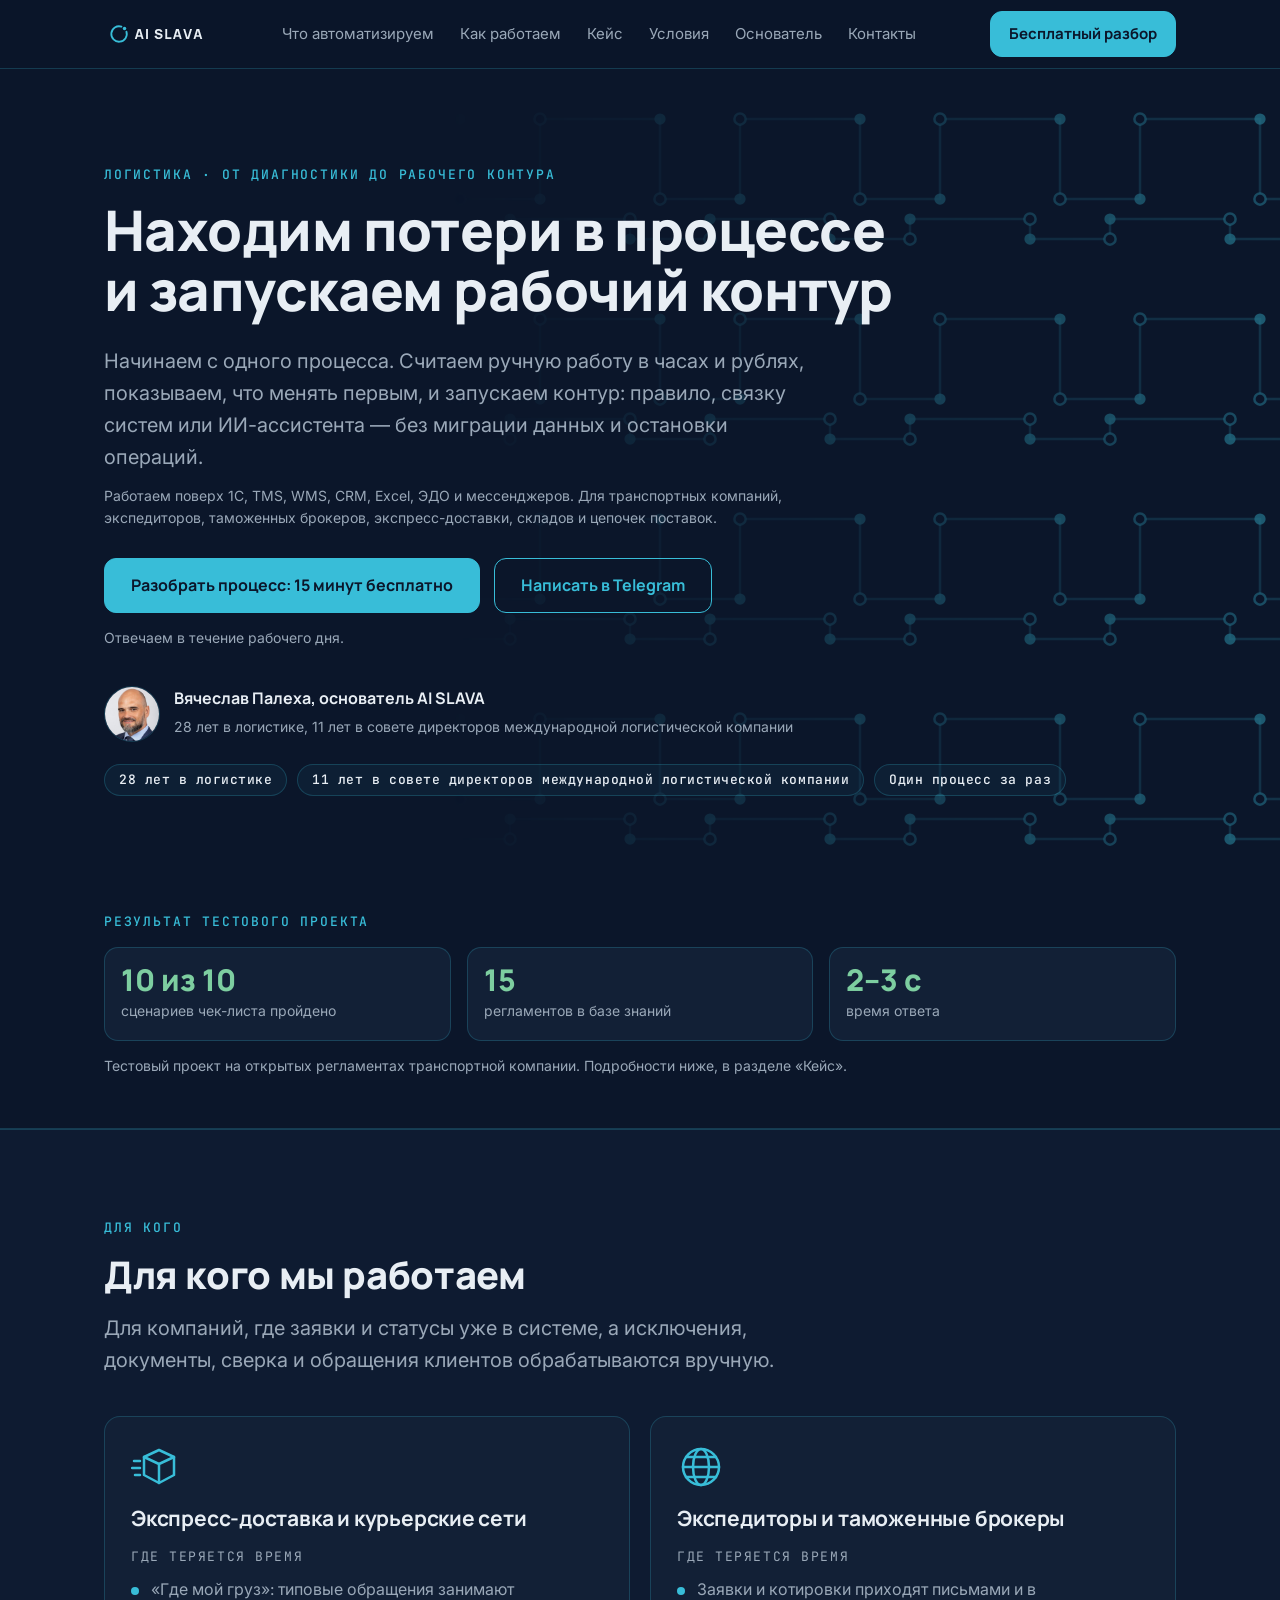
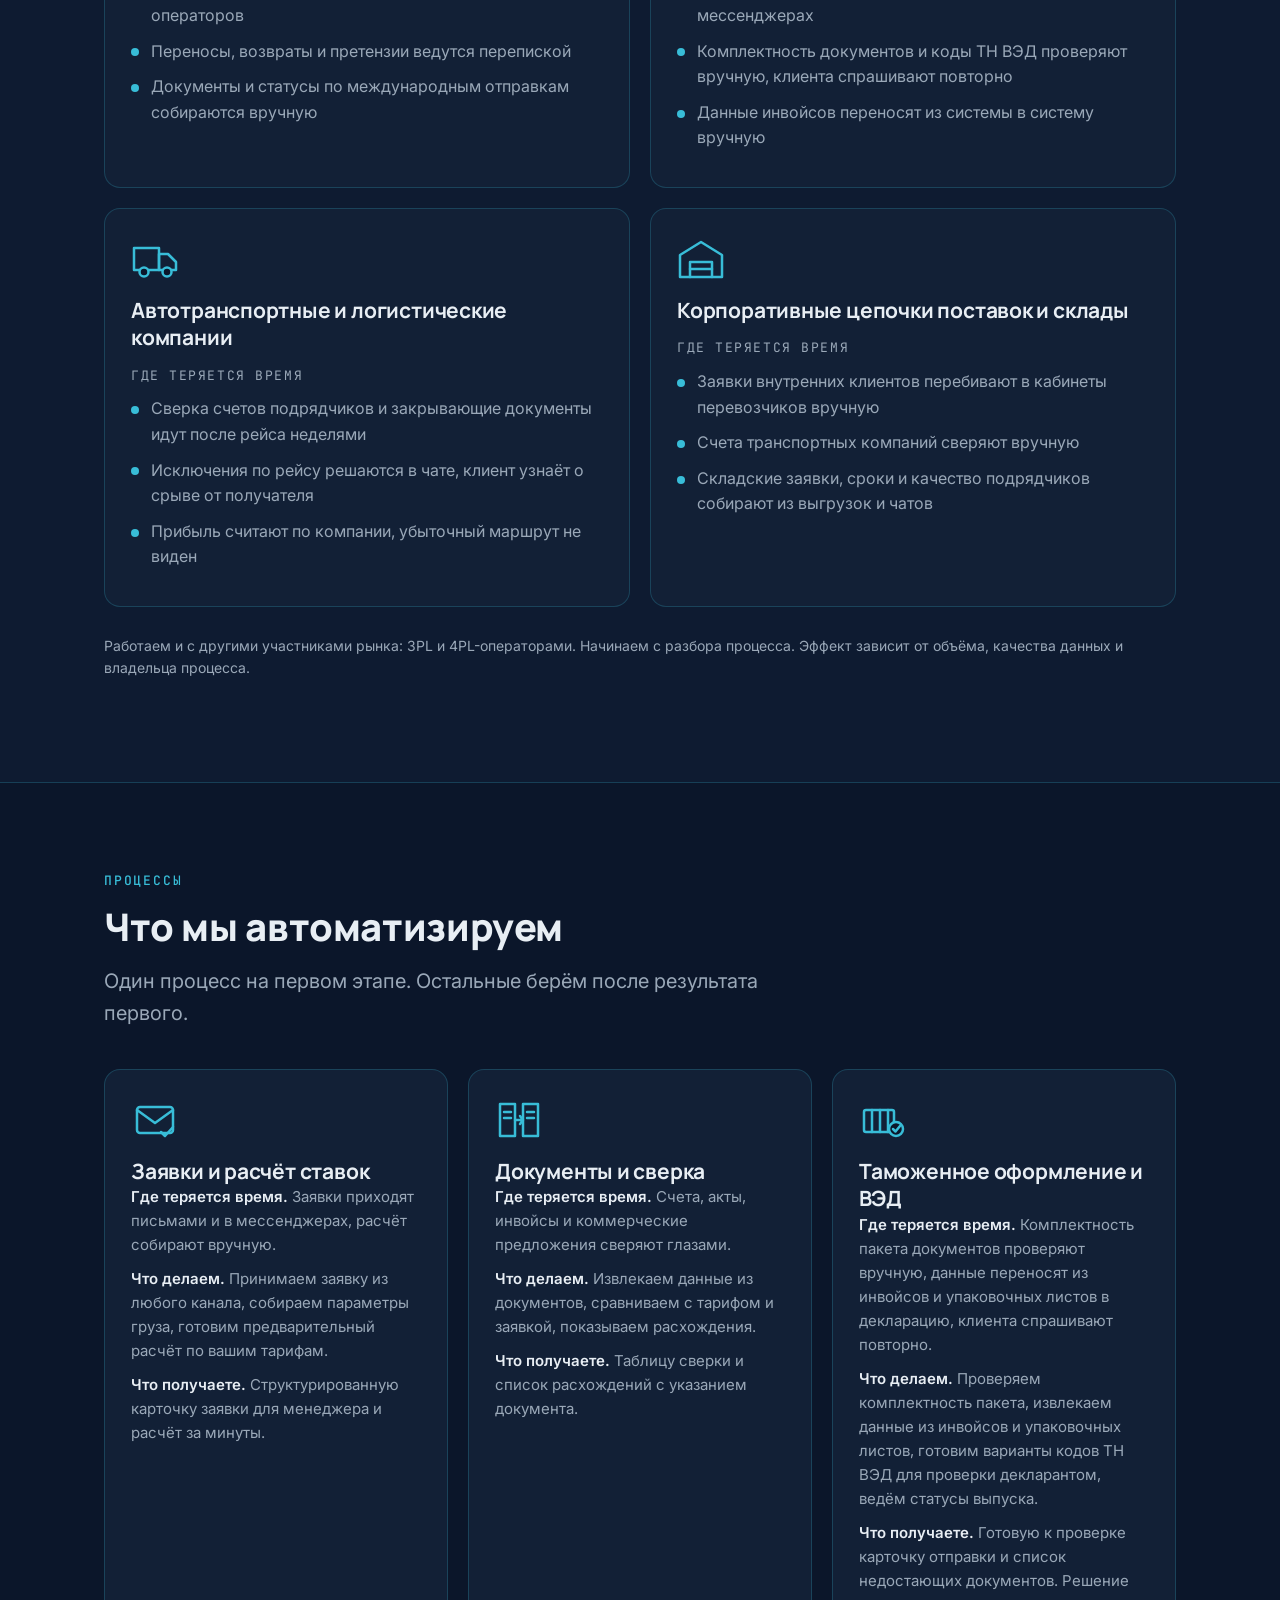
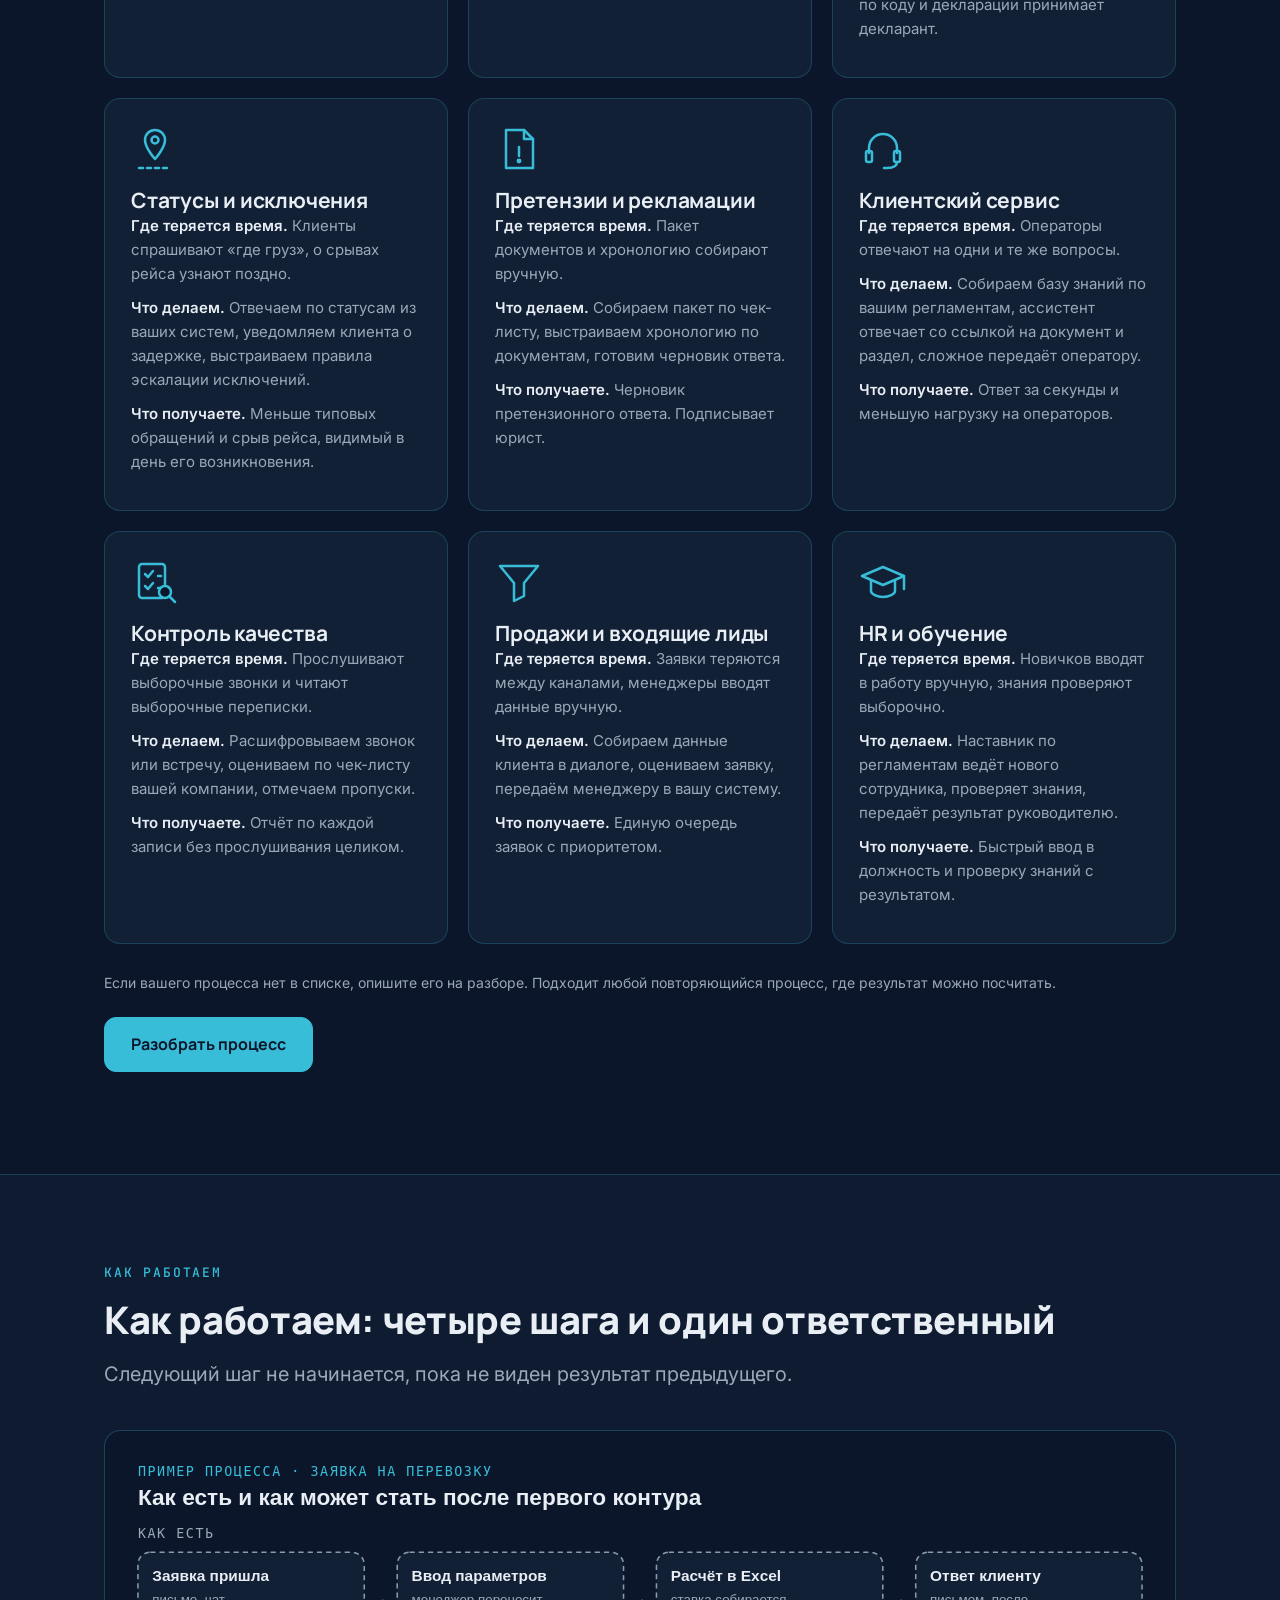
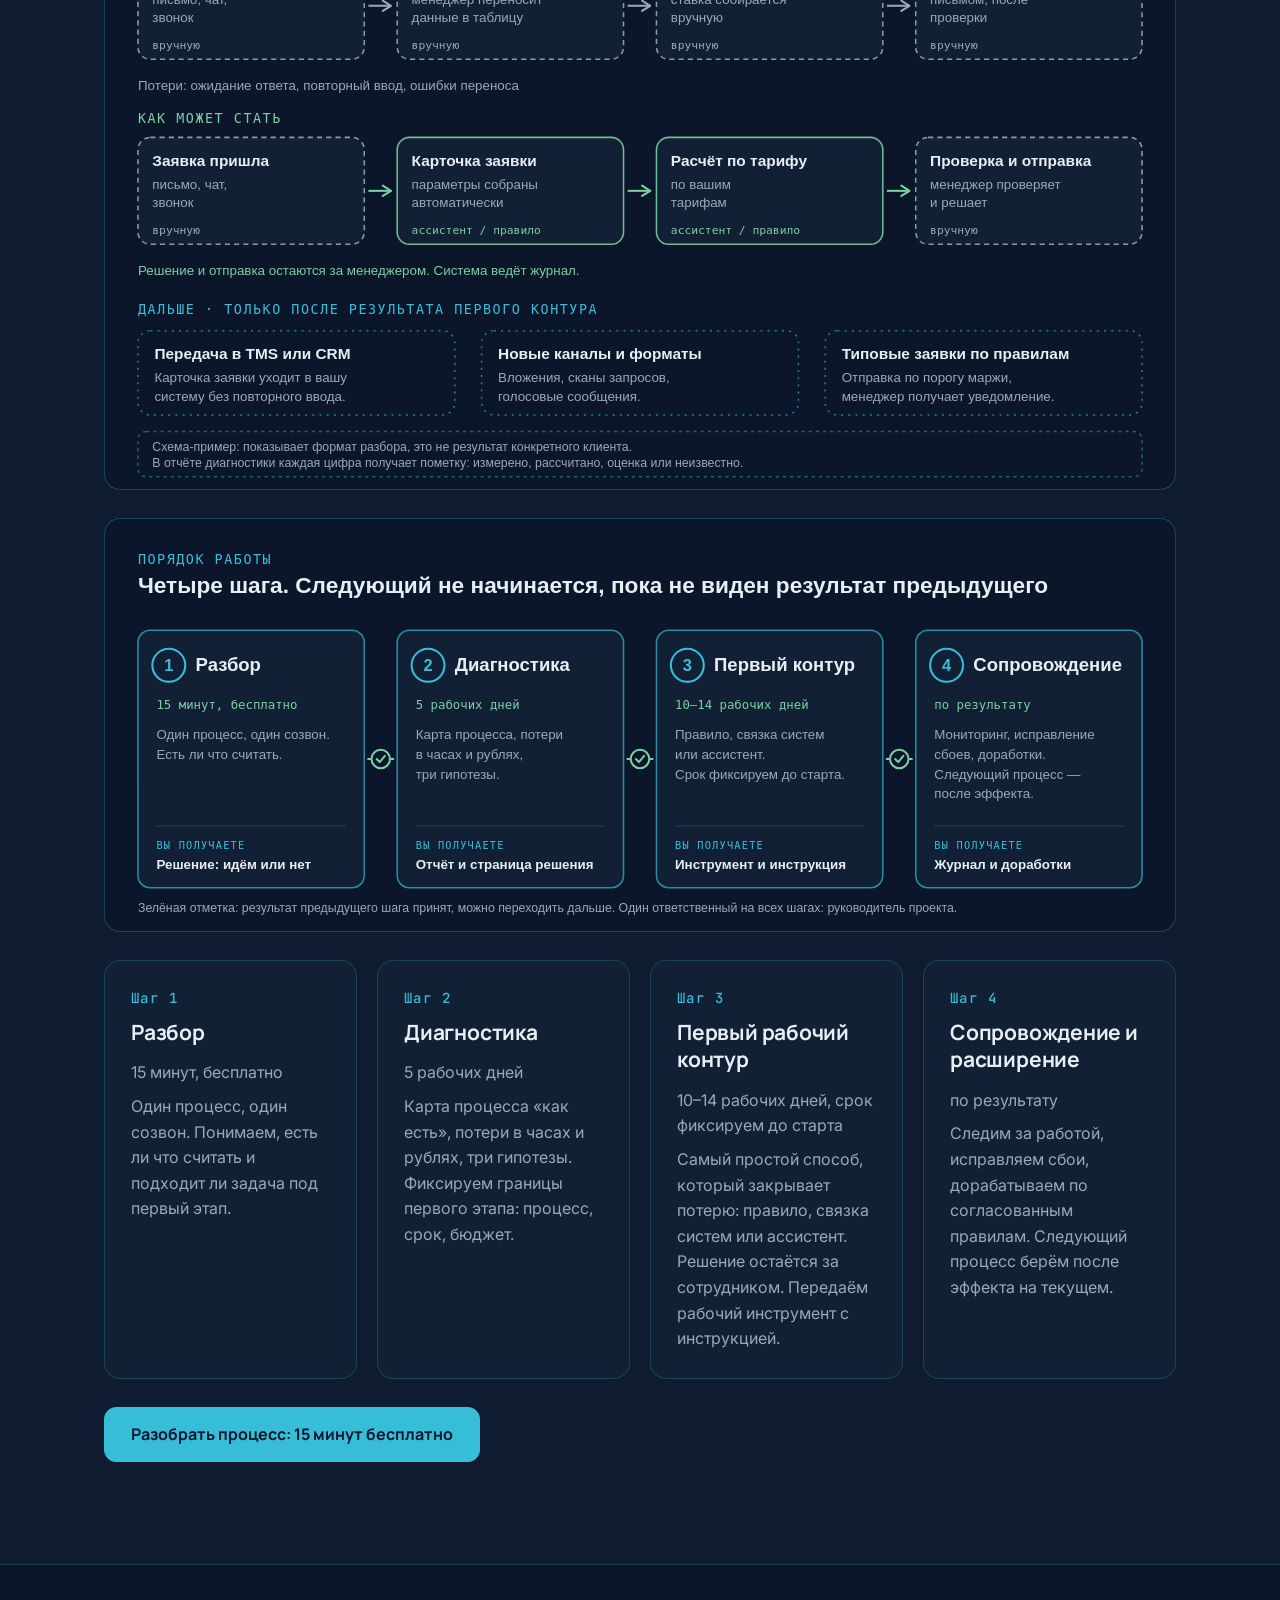
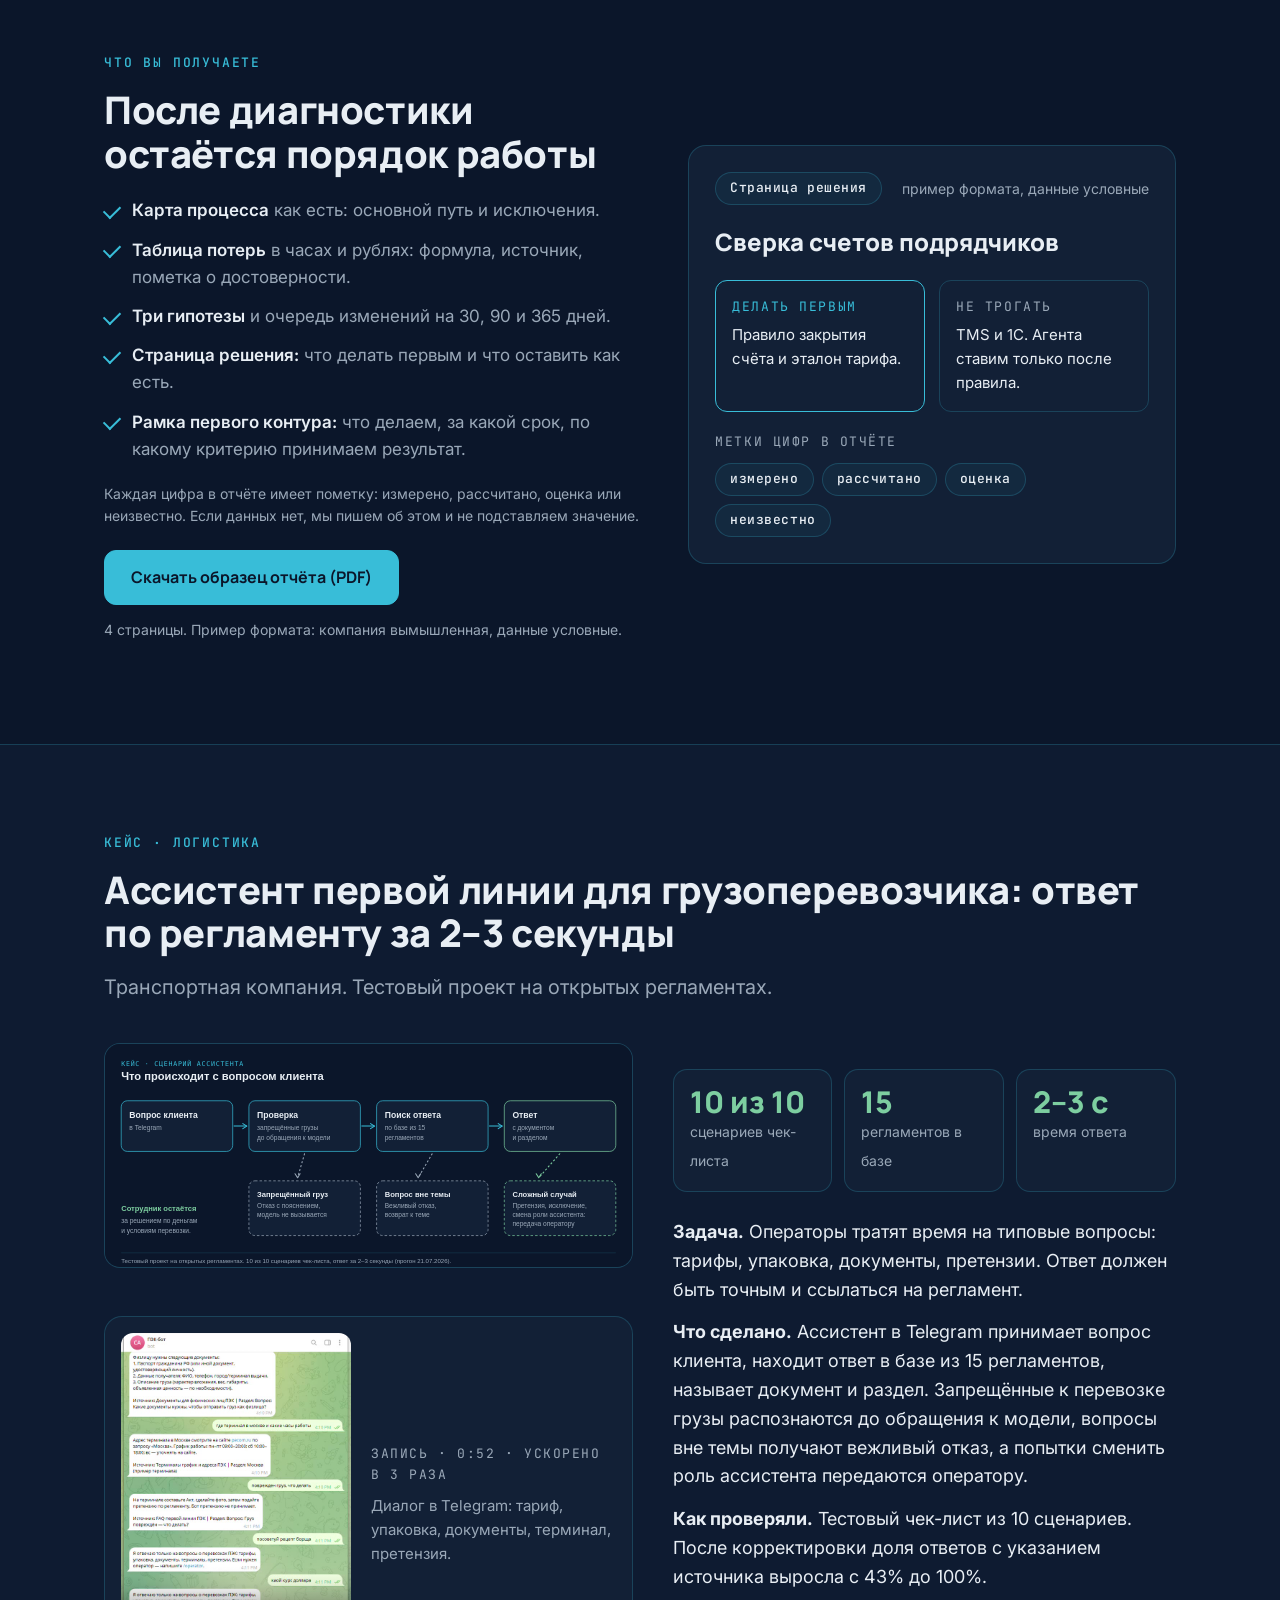
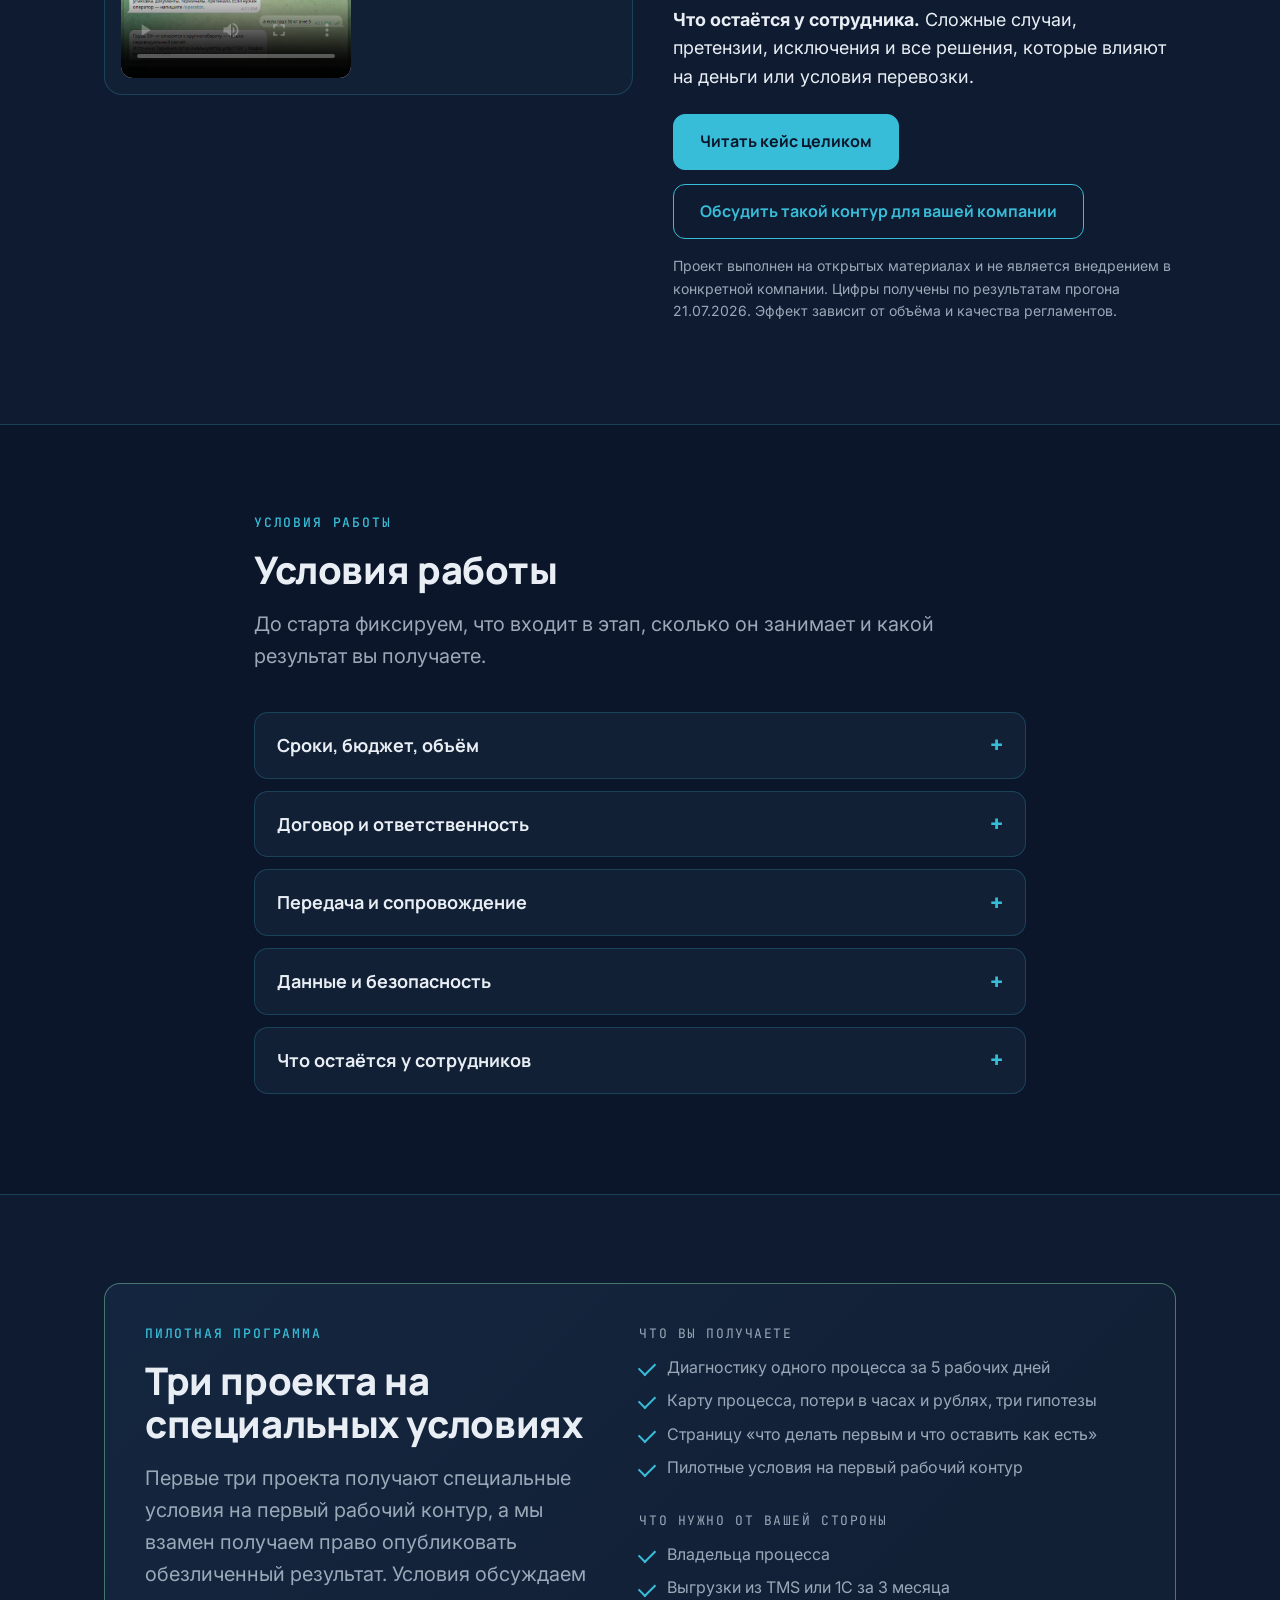
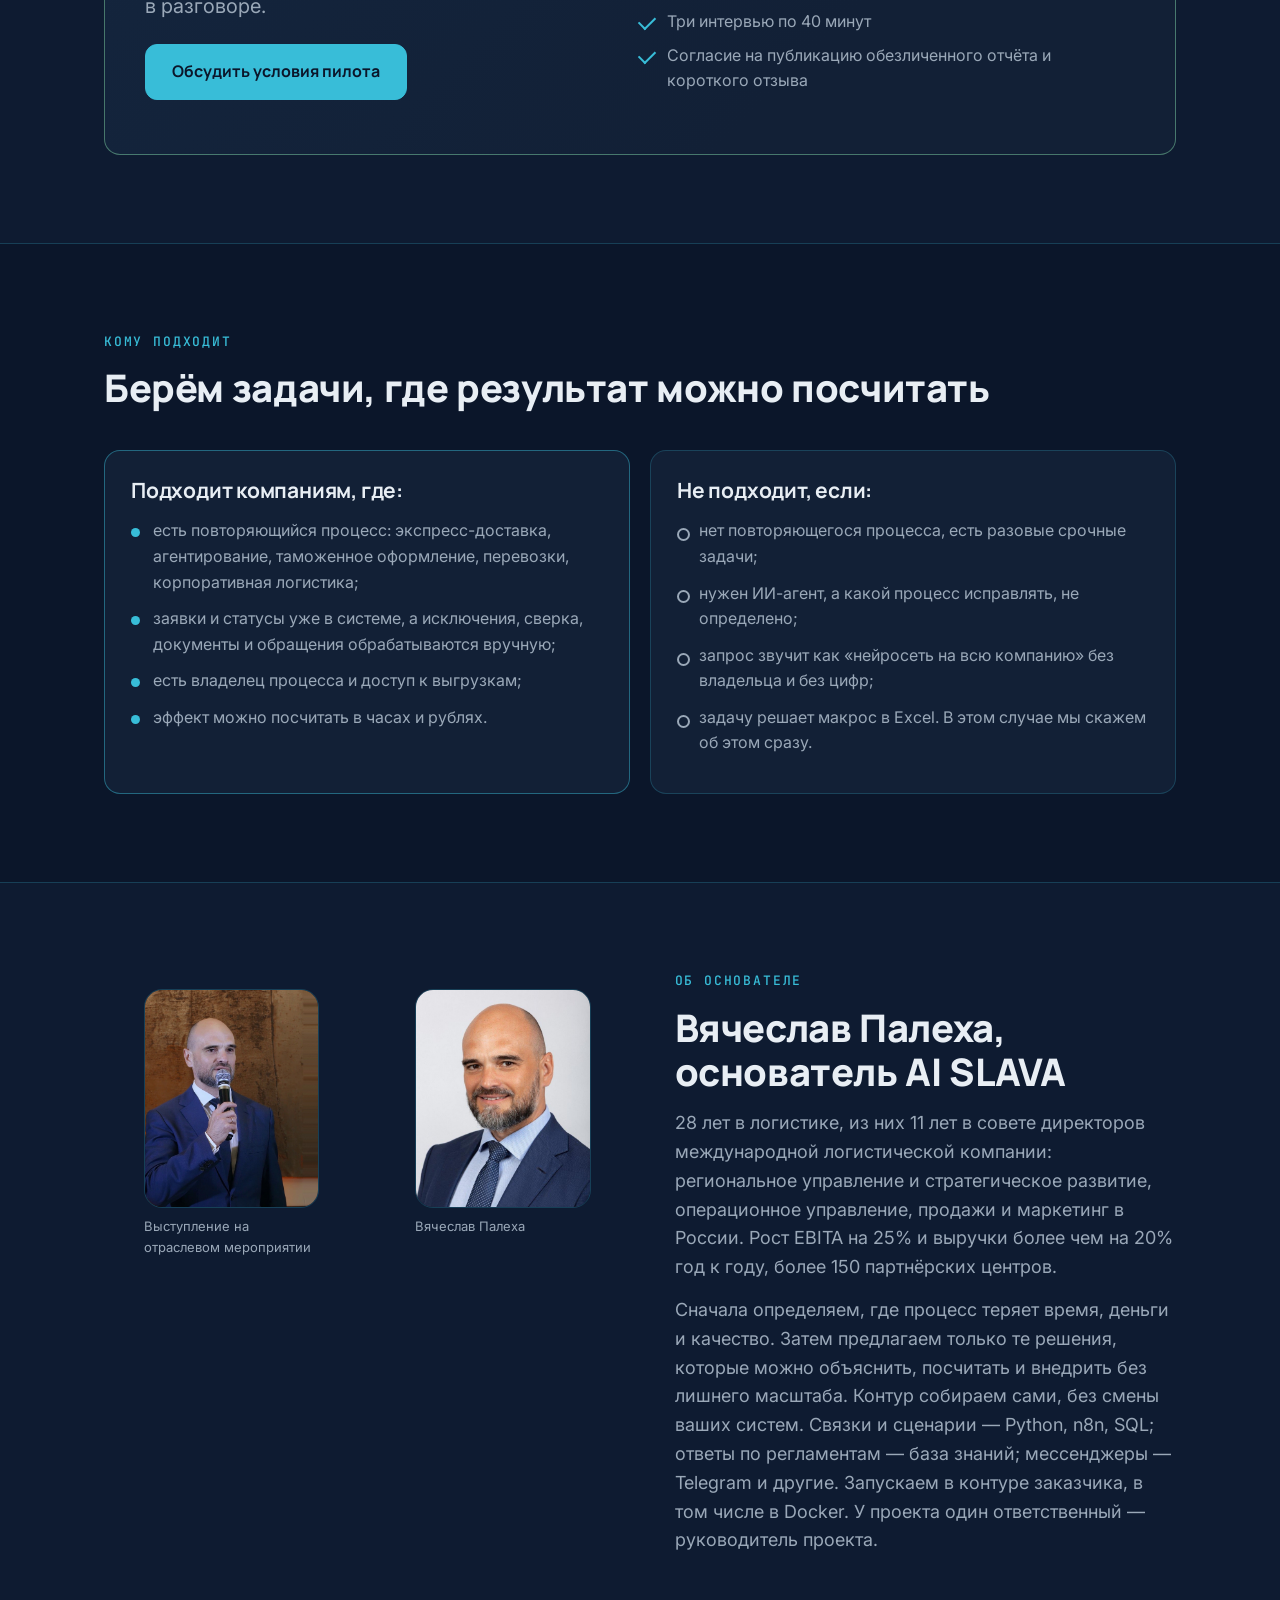
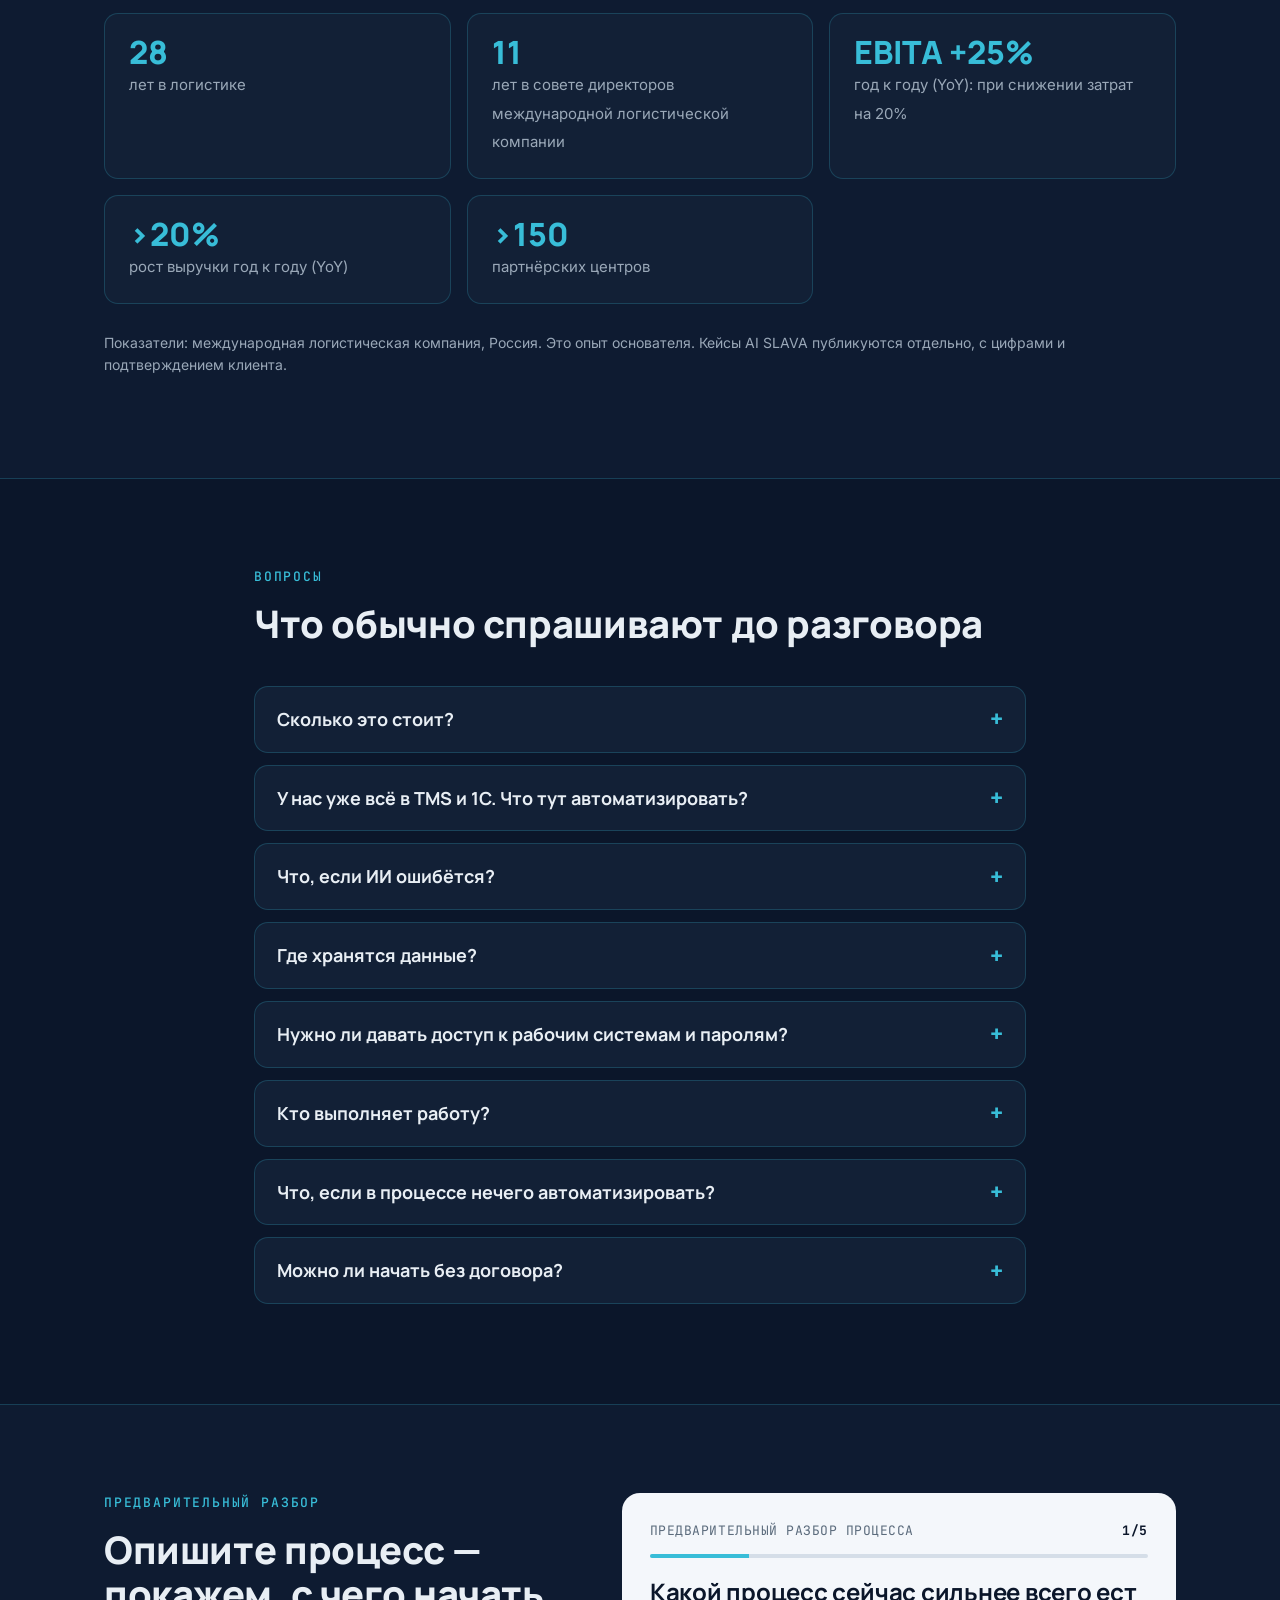
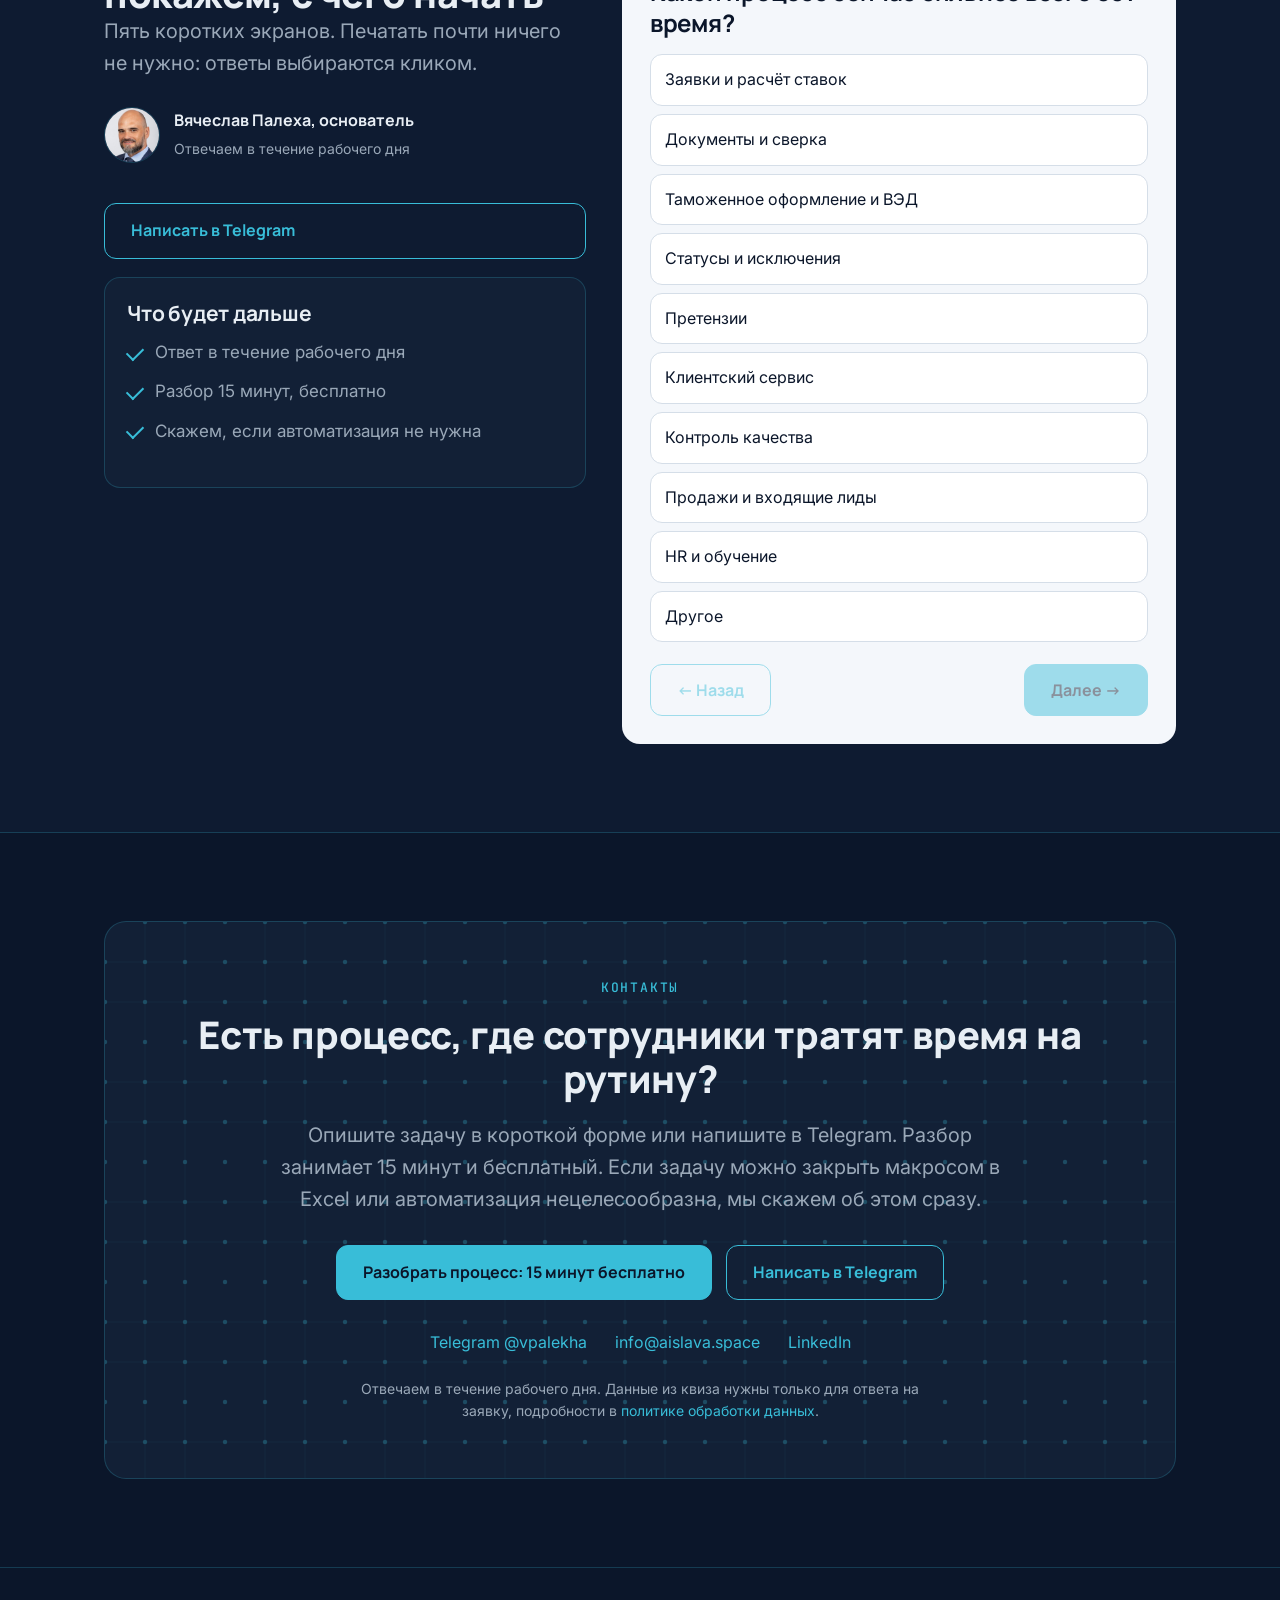
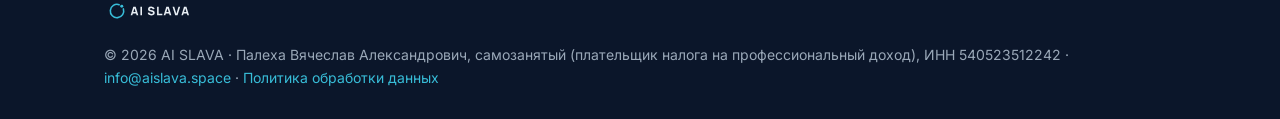
==== commit 6857564a: "Fix P1 audit items: mobile nav, quiz overlap, shorter hero, Telegram as processor. Co-authored-by: C" ====
--- a/index.html
+++ b/index.html
@@ -62,7 +62,10 @@
 <header class="header">
   <div class="wrap header-inner">
     <a class="brand" href="#top"><img src="assets/logo/ai-slava-horizontal-on-dark.svg" alt="AI SLAVA"></a>
-    <nav class="nav" aria-label="Разделы сайта">
+    <button class="nav-toggle" type="button" aria-expanded="false" aria-controls="site-nav" aria-label="Открыть меню">
+      <span></span><span></span><span></span>
+    </button>
+    <nav class="nav" id="site-nav" aria-label="Разделы сайта">
       <a href="#automate">Что автоматизируем</a>
       <a href="#process">Как работаем</a>
       <a href="#case">Кейс</a>
@@ -79,8 +82,9 @@
   <section class="hero">
     <div class="wrap">
       <p class="kicker">Логистика · от диагностики до рабочего контура</p>
-      <h1>AI-автоматизация процессов в логистике: находим, где теряются время и деньги, и запускаем рабочий контур</h1>
-      <p class="lead">Начинаем с одного процесса. Считаем ручную работу в часах и рублях, показываем, что менять в первую очередь, и запускаем рабочий контур: правило, связку систем или ИИ-ассистента. Работаем поверх ваших систем: 1С, TMS, WMS, CRM, Excel, ЭДО и мессенджеры. Без миграции данных и остановки текущих операций. Для транспортных компаний, экспедиторов, таможенных брокеров, экспресс-доставки, складских операторов и корпоративных цепочек поставок.</p>
+      <h1>Находим потери в процессе и запускаем рабочий контур</h1>
+      <p class="lead">Начинаем с одного процесса. Считаем ручную работу в часах и рублях, показываем, что менять первым, и запускаем контур: правило, связку систем или ИИ-ассистента — без миграции данных и остановки операций.</p>
+      <p class="fine hero-scope">Работаем поверх 1С, TMS, WMS, CRM, Excel, ЭДО и мессенджеров. Для транспортных компаний, экспедиторов, таможенных брокеров, экспресс-доставки, складов и цепочек поставок.</p>
       <div class="hero-actions">
         <a class="btn" href="#quiz">Разобрать процесс: 15 минут бесплатно</a>
         <a class="btn ghost" href="https://t.me/vpalekha" target="_blank" rel="noopener">Написать в Telegram</a>
@@ -592,6 +596,7 @@
   </div>
 </footer>
 
+<script src="site.js" defer></script>
 <script src="quiz.js" defer></script>
 </body>
 </html>
--- a/styles.css
+++ b/styles.css
@@ -18,7 +18,7 @@
 }
 
 * { box-sizing: border-box; }
-html { scroll-behavior: smooth; scroll-padding-top: 84px; }
+html { scroll-behavior: smooth; scroll-padding-top: 100px; }
 body {
   margin: 0;
   background: var(--navy);
@@ -59,6 +59,11 @@
 .nav a { color: var(--slate); font-size: 15px; }
 .nav a:hover { color: var(--cloud); text-decoration: none; }
 .header .btn { padding: 10px 18px; font-size: 15px; }
+.nav-toggle { display: none; width: 44px; height: 44px; margin: 0; padding: 11px 10px; border: 1px solid var(--line); border-radius: 10px; background: transparent; cursor: pointer; flex-direction: column; justify-content: center; gap: 5px; }
+.nav-toggle span { display: block; height: 2px; background: var(--cloud); border-radius: 1px; transition: transform .15s, opacity .15s; }
+.nav-toggle[aria-expanded="true"] span:nth-child(1) { transform: translateY(7px) rotate(45deg); }
+.nav-toggle[aria-expanded="true"] span:nth-child(2) { opacity: 0; }
+.nav-toggle[aria-expanded="true"] span:nth-child(3) { transform: translateY(-7px) rotate(-45deg); }
 
 /* секции */
 .section { padding: 88px 0; }
@@ -71,7 +76,8 @@
   -webkit-mask-image: linear-gradient(90deg, transparent 35%, #000 100%); mask-image: linear-gradient(90deg, transparent 35%, #000 100%); }
 .hero .wrap { position: relative; }
 .hero h1 { max-width: 820px; }
-.hero .lead { margin: 24px 0 32px; }
+.hero .lead { margin: 24px 0 12px; }
+.hero-scope { max-width: 720px; margin: 0 0 28px; }
 .hero-actions { display: flex; gap: 14px; flex-wrap: wrap; align-items: center; margin-bottom: 14px; }
 .hero-note { margin-bottom: 36px; }
 :focus-visible { outline: 2px solid var(--cyan); outline-offset: 3px; border-radius: 4px; }
@@ -197,7 +203,22 @@
   .services-grid .service, .services-grid .service.wide { grid-column: span 1; }
   .services-grid .service.featured { grid-column: 1 / -1; grid-template-columns: 1fr; gap: 20px; }
   .founder-photos { grid-template-columns: 1fr 1fr; max-width: 560px; }
-  .nav { display: none; }
+  .nav-toggle { display: flex; flex-shrink: 0; }
+  .nav {
+    display: none;
+    position: absolute;
+    top: 68px;
+    left: 0;
+    right: 0;
+    flex-direction: column;
+    gap: 0;
+    padding: 8px 24px 16px;
+    background: rgba(11, 22, 42, .98);
+    border-bottom: 1px solid var(--line);
+    z-index: 11;
+  }
+  .header.is-open .nav { display: flex; }
+  .nav a { padding: 14px 0; font-size: 16px; border-bottom: 1px solid var(--line); }
 }
 @media (max-width: 600px) {
   .header .btn { font-size: 13px; padding: 8px 12px; }
@@ -287,11 +308,14 @@
 .case { align-items: start; }
 .case-cover { display: none; }
 
+#quiz, #quiz-app, #automate, #process, #case, #terms, #about, #contacts {
+  scroll-margin-top: 100px;
+}
 .quiz-wrap { display: grid; grid-template-columns: 1fr 1.15fr; gap: 36px; align-items: start; }
 .quiz-side { margin-top: 28px; display: grid; gap: 18px; }
 .quiz-next { background: var(--panel); border: 1px solid var(--line); border-radius: 16px; padding: 22px; }
 .quiz-next h3 { margin-bottom: 12px; }
-.quiz-card { background: #F4F7FB; color: #0B162A; border-radius: 18px; padding: 28px; min-height: 420px; }
+.quiz-card { position: relative; z-index: 11; background: #F4F7FB; color: #0B162A; border-radius: 18px; padding: 28px; min-height: 420px; }
 .quiz-card h3 { color: #0B162A; margin: 8px 0 16px; font-size: 24px; }
 .quiz-card .muted, .quiz-card .fine { color: #5B6B7C; }
 .quiz-card .kicker { color: #0B7A8F; }
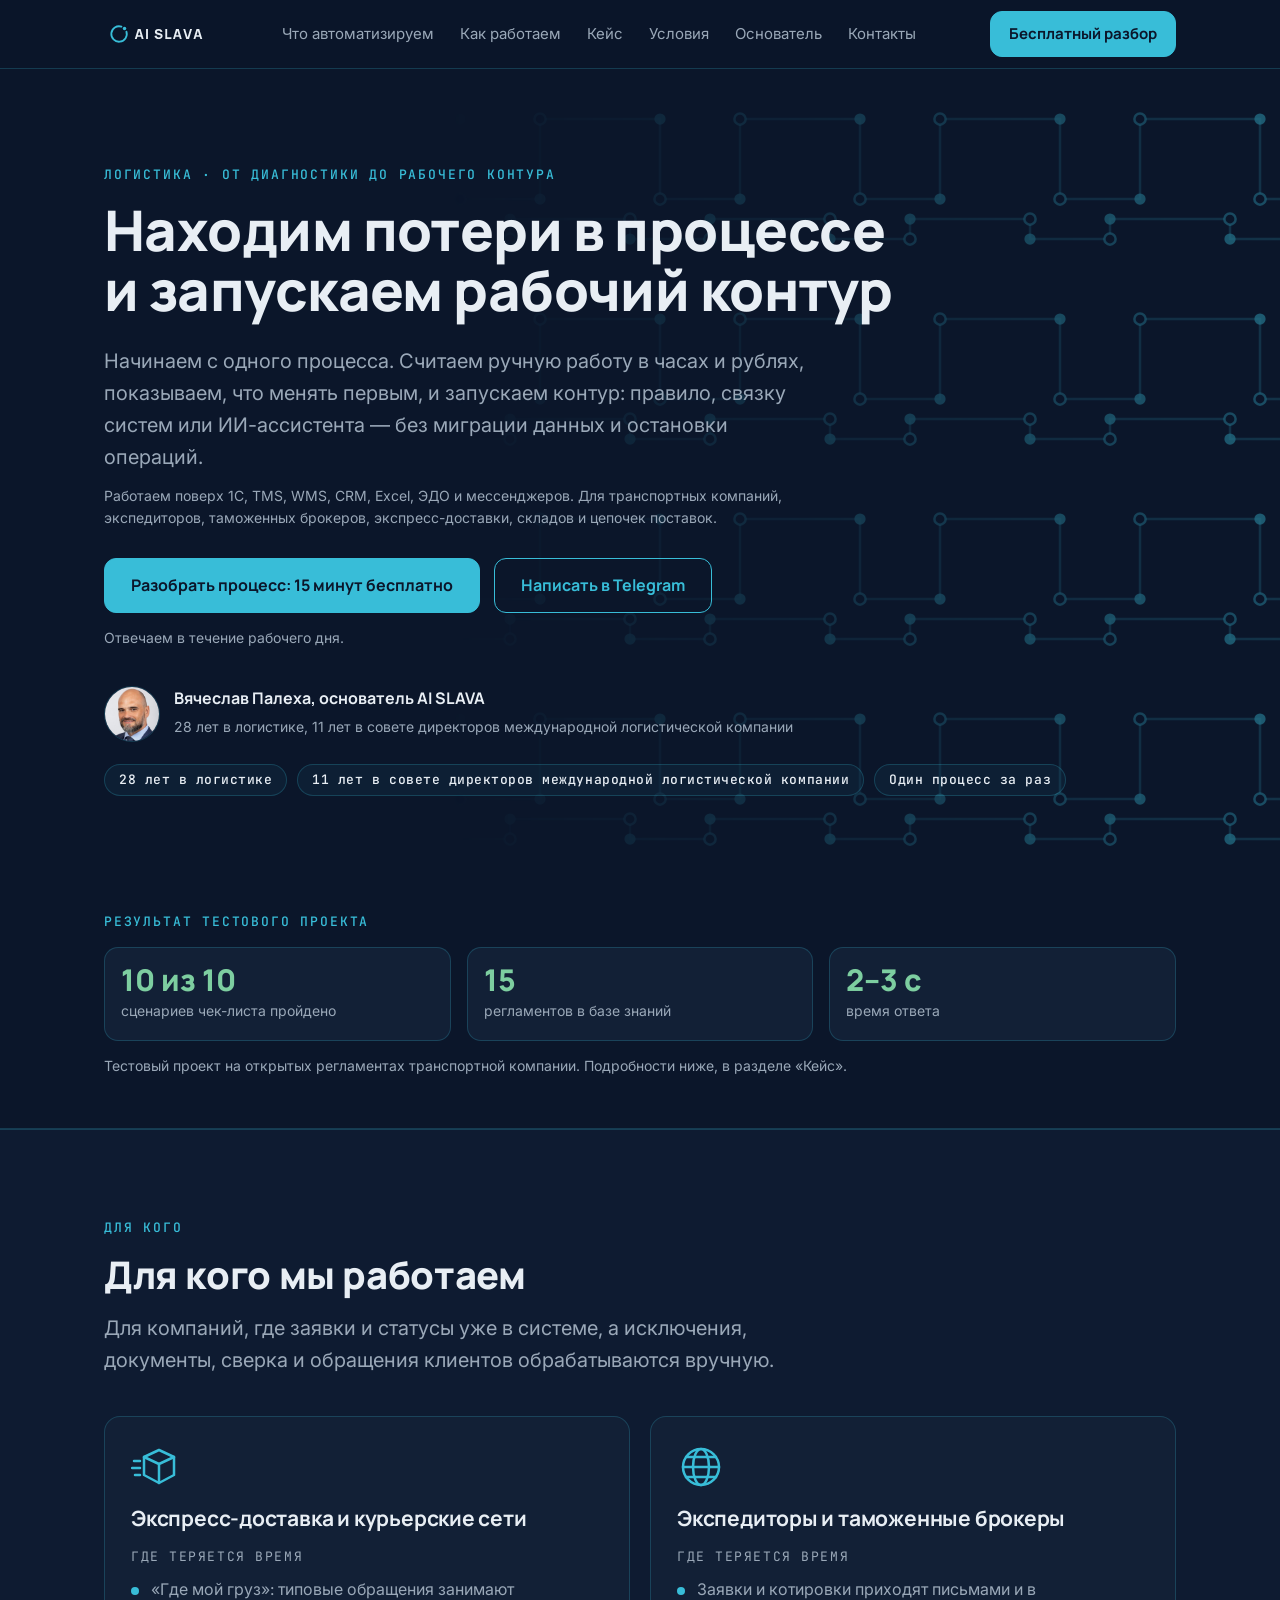
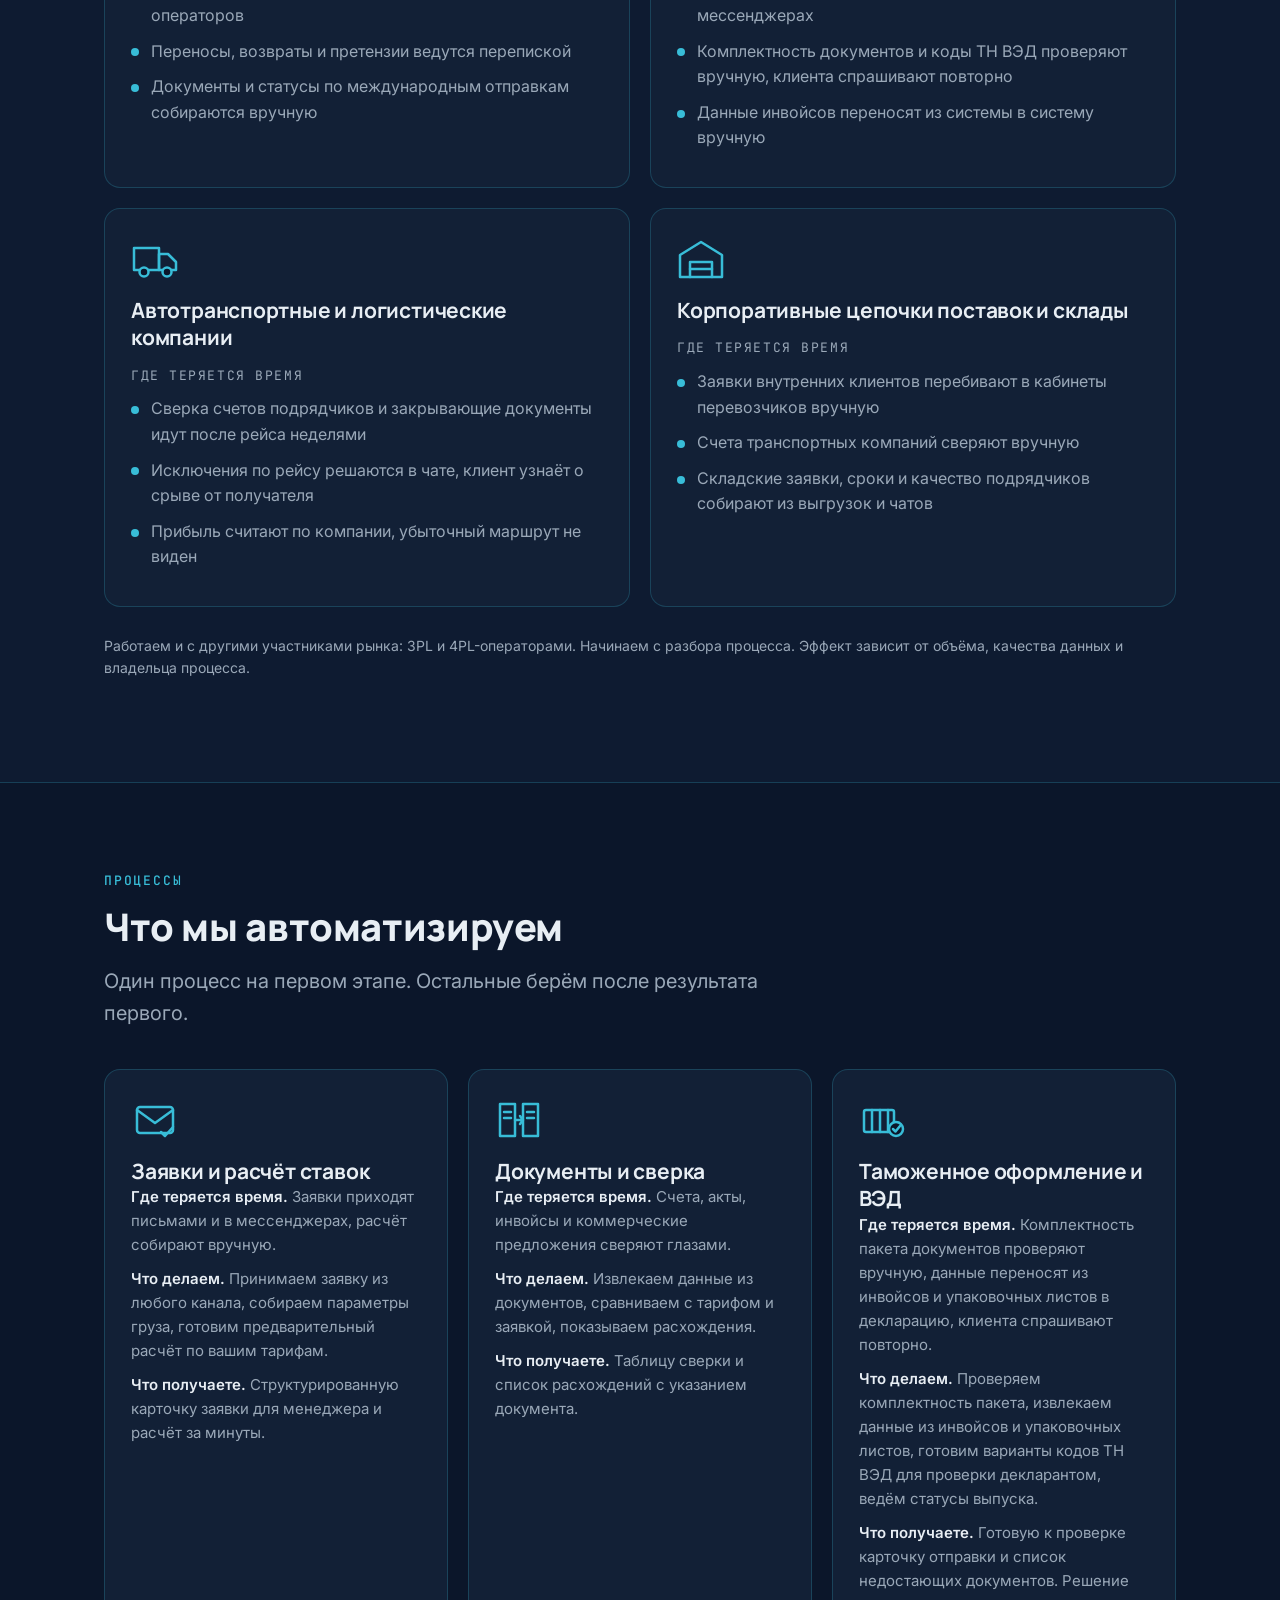
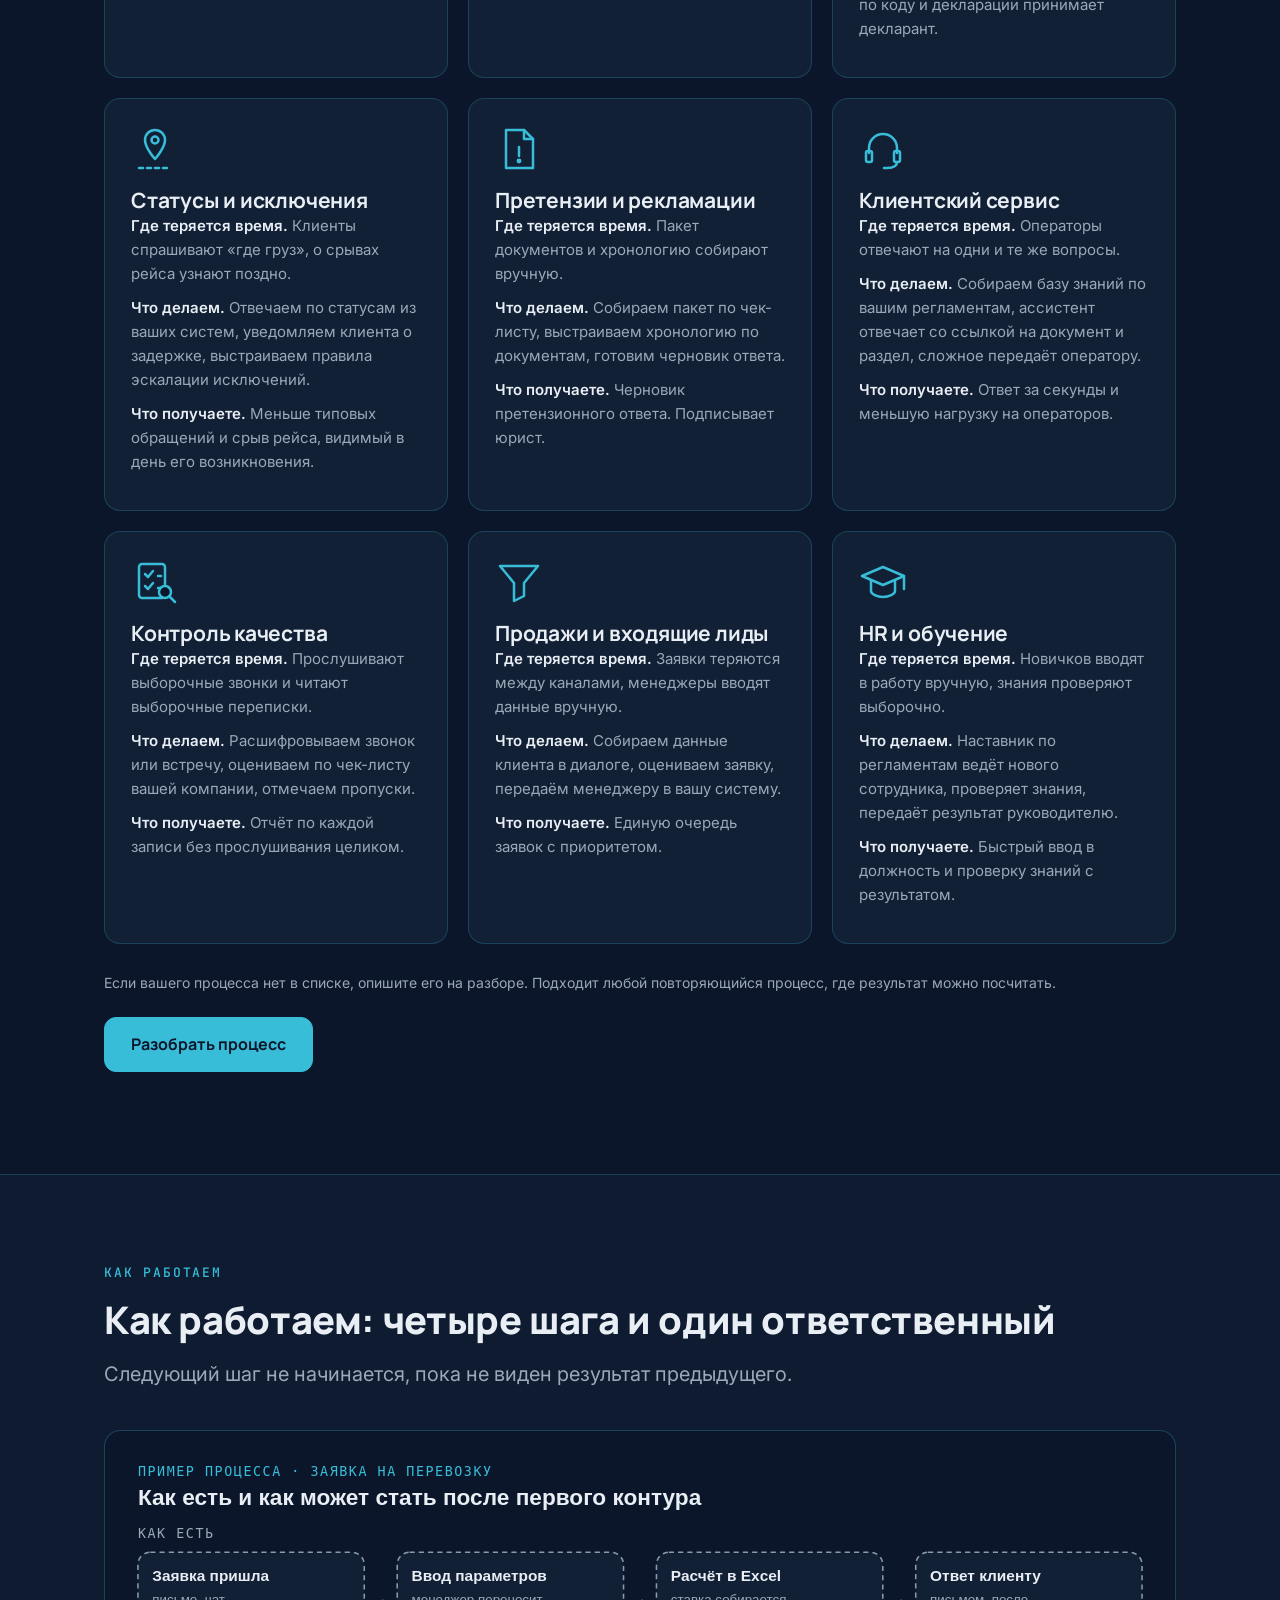
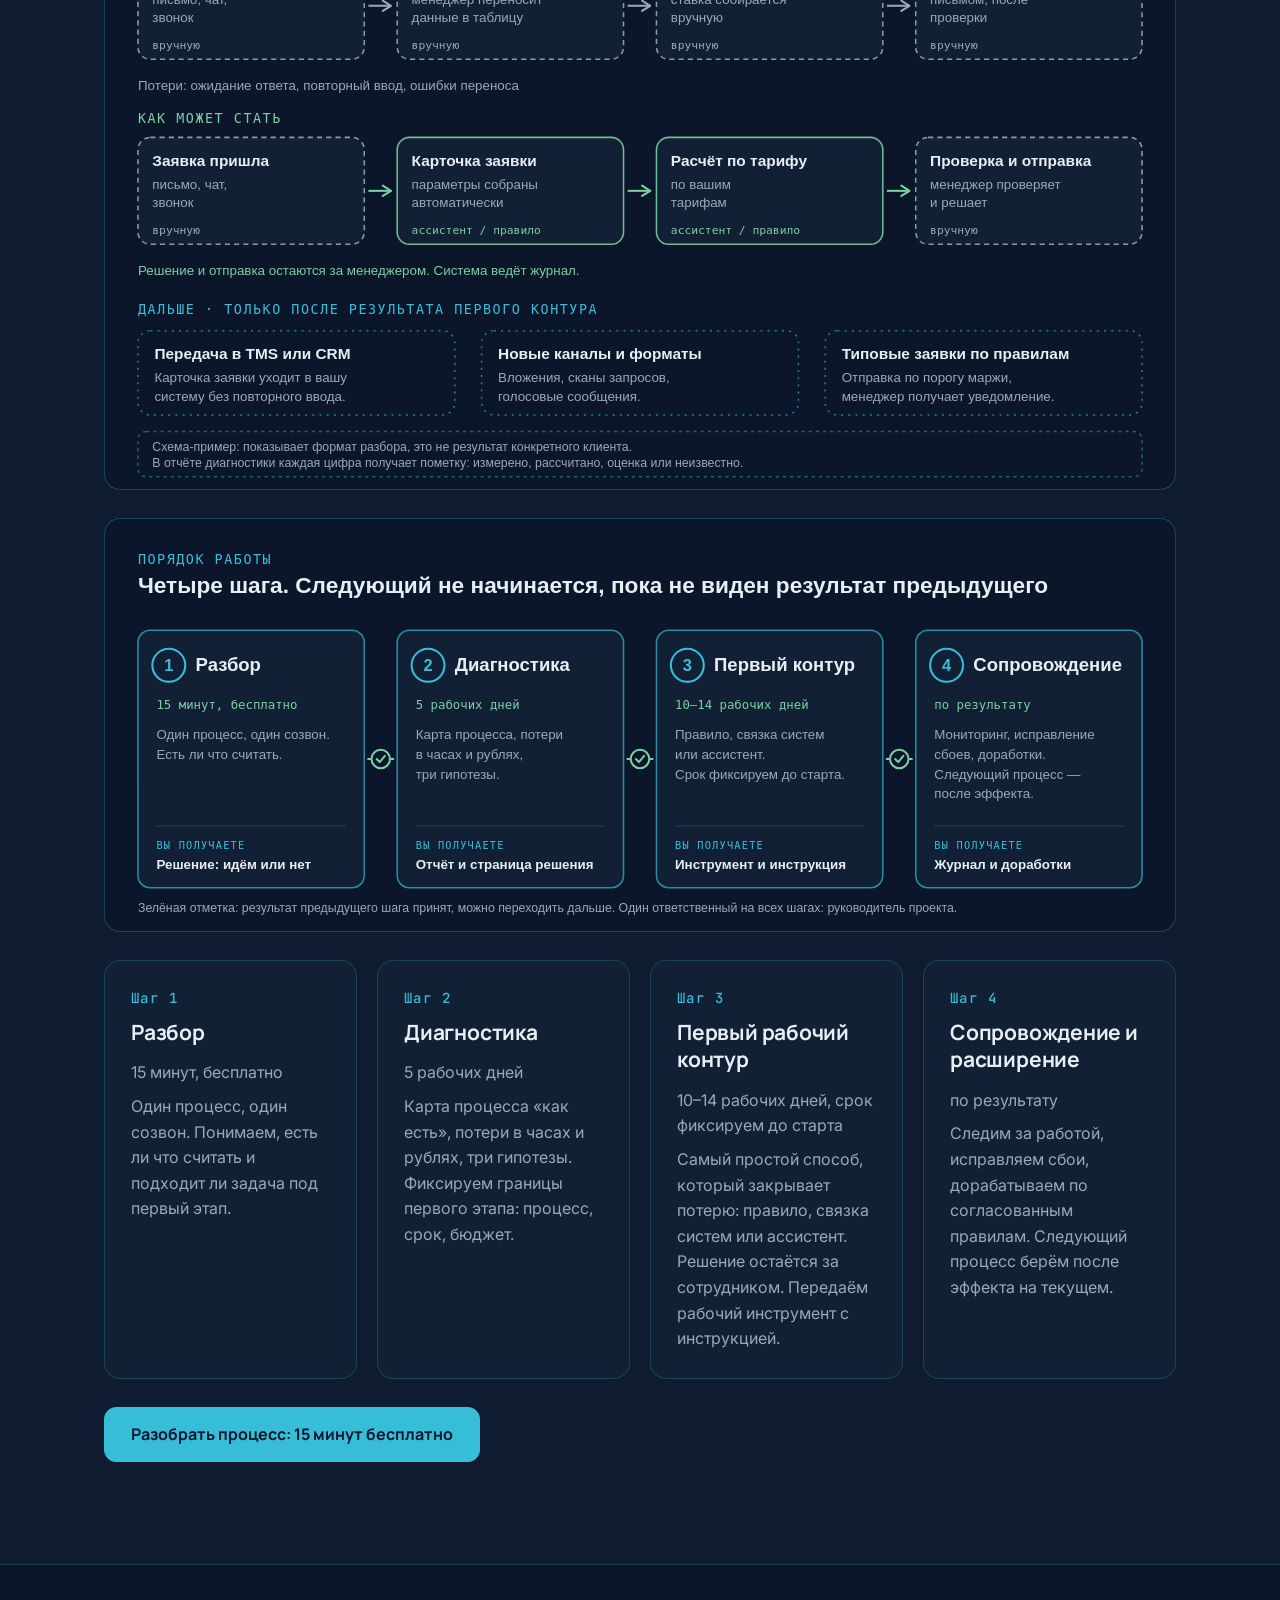
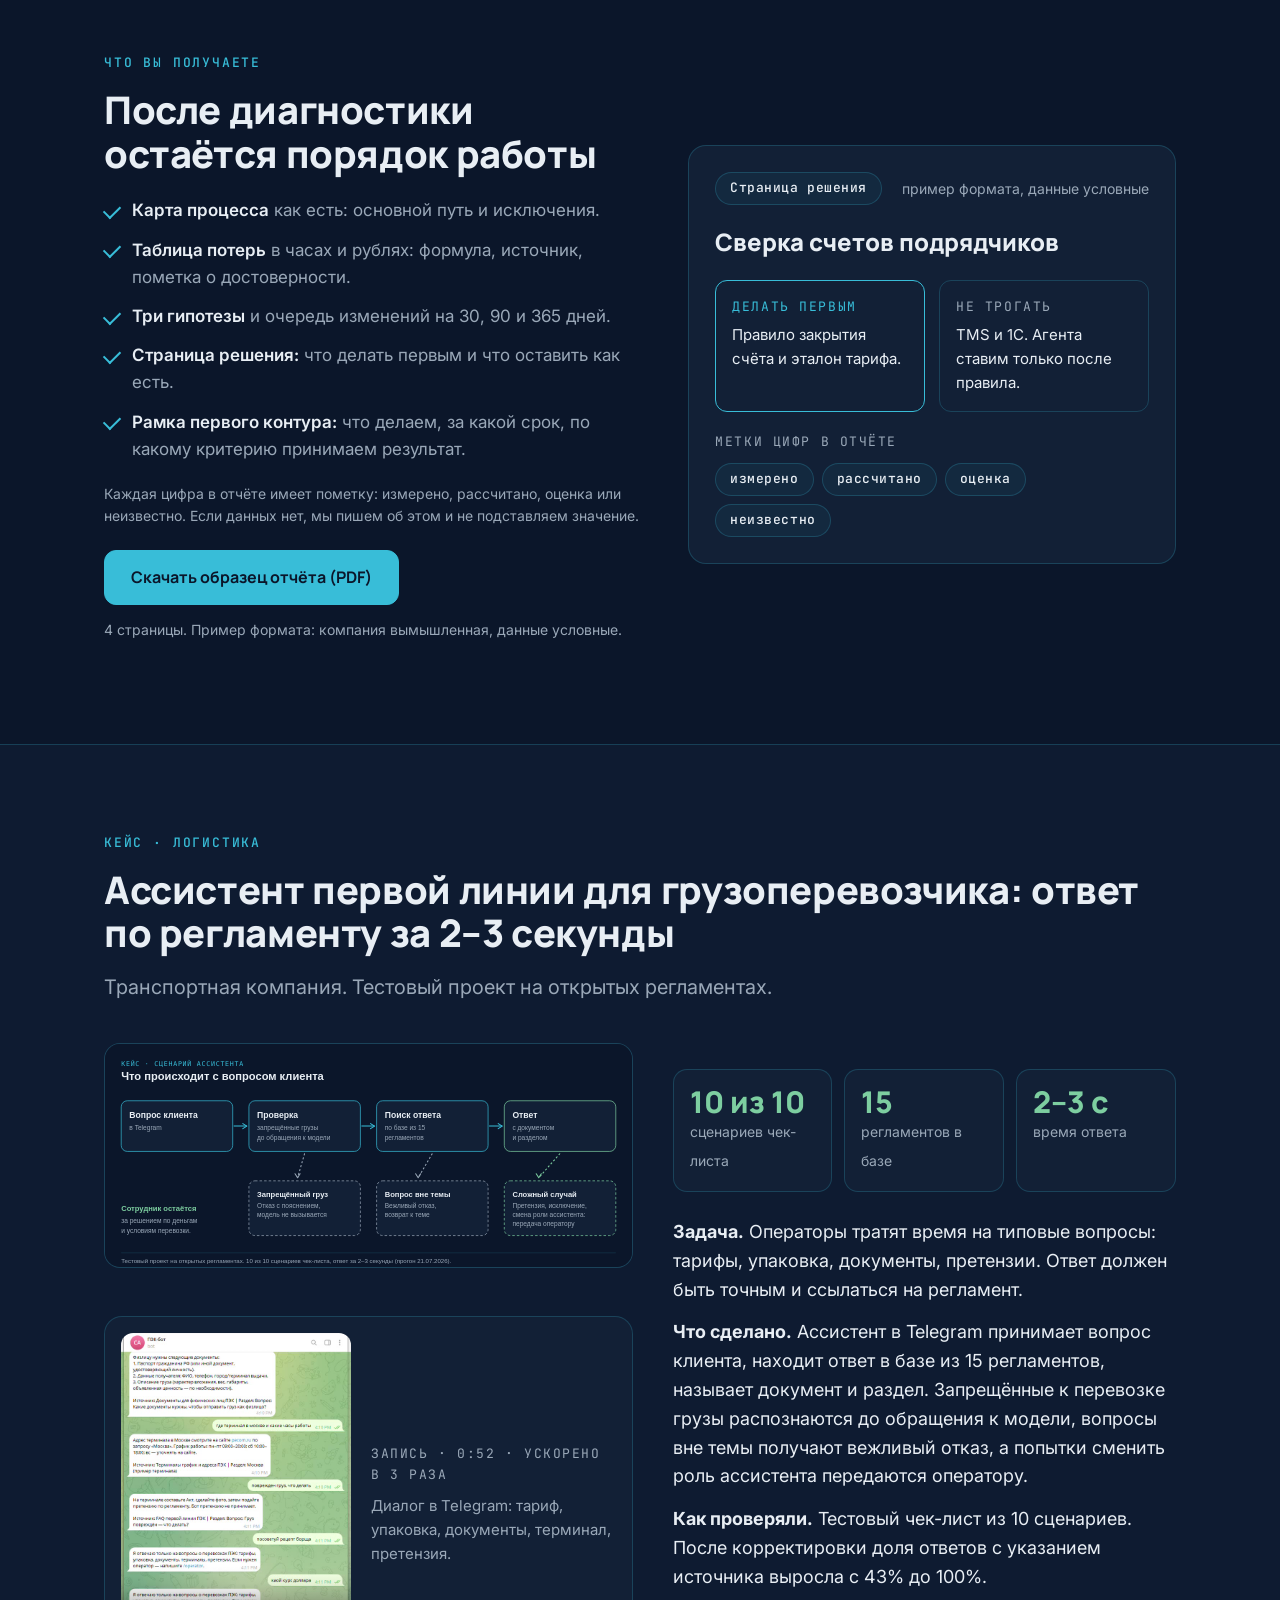
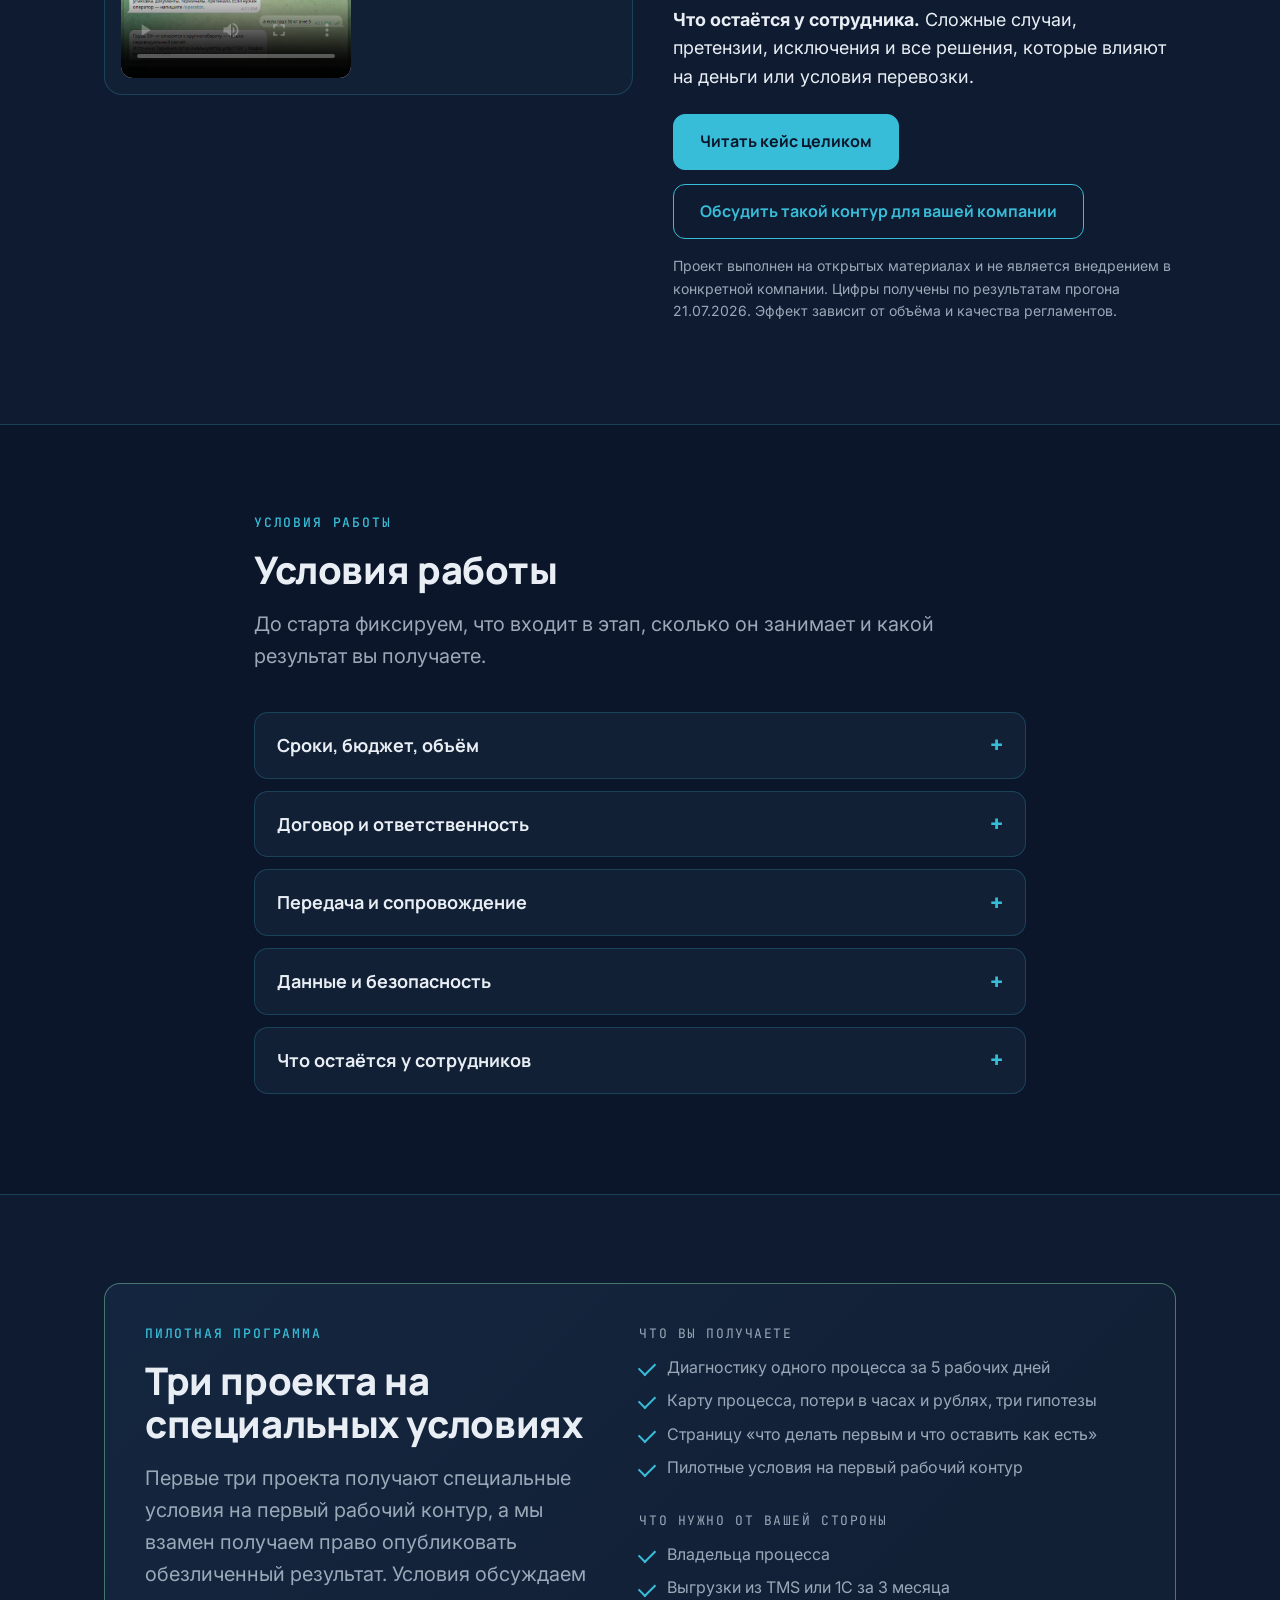
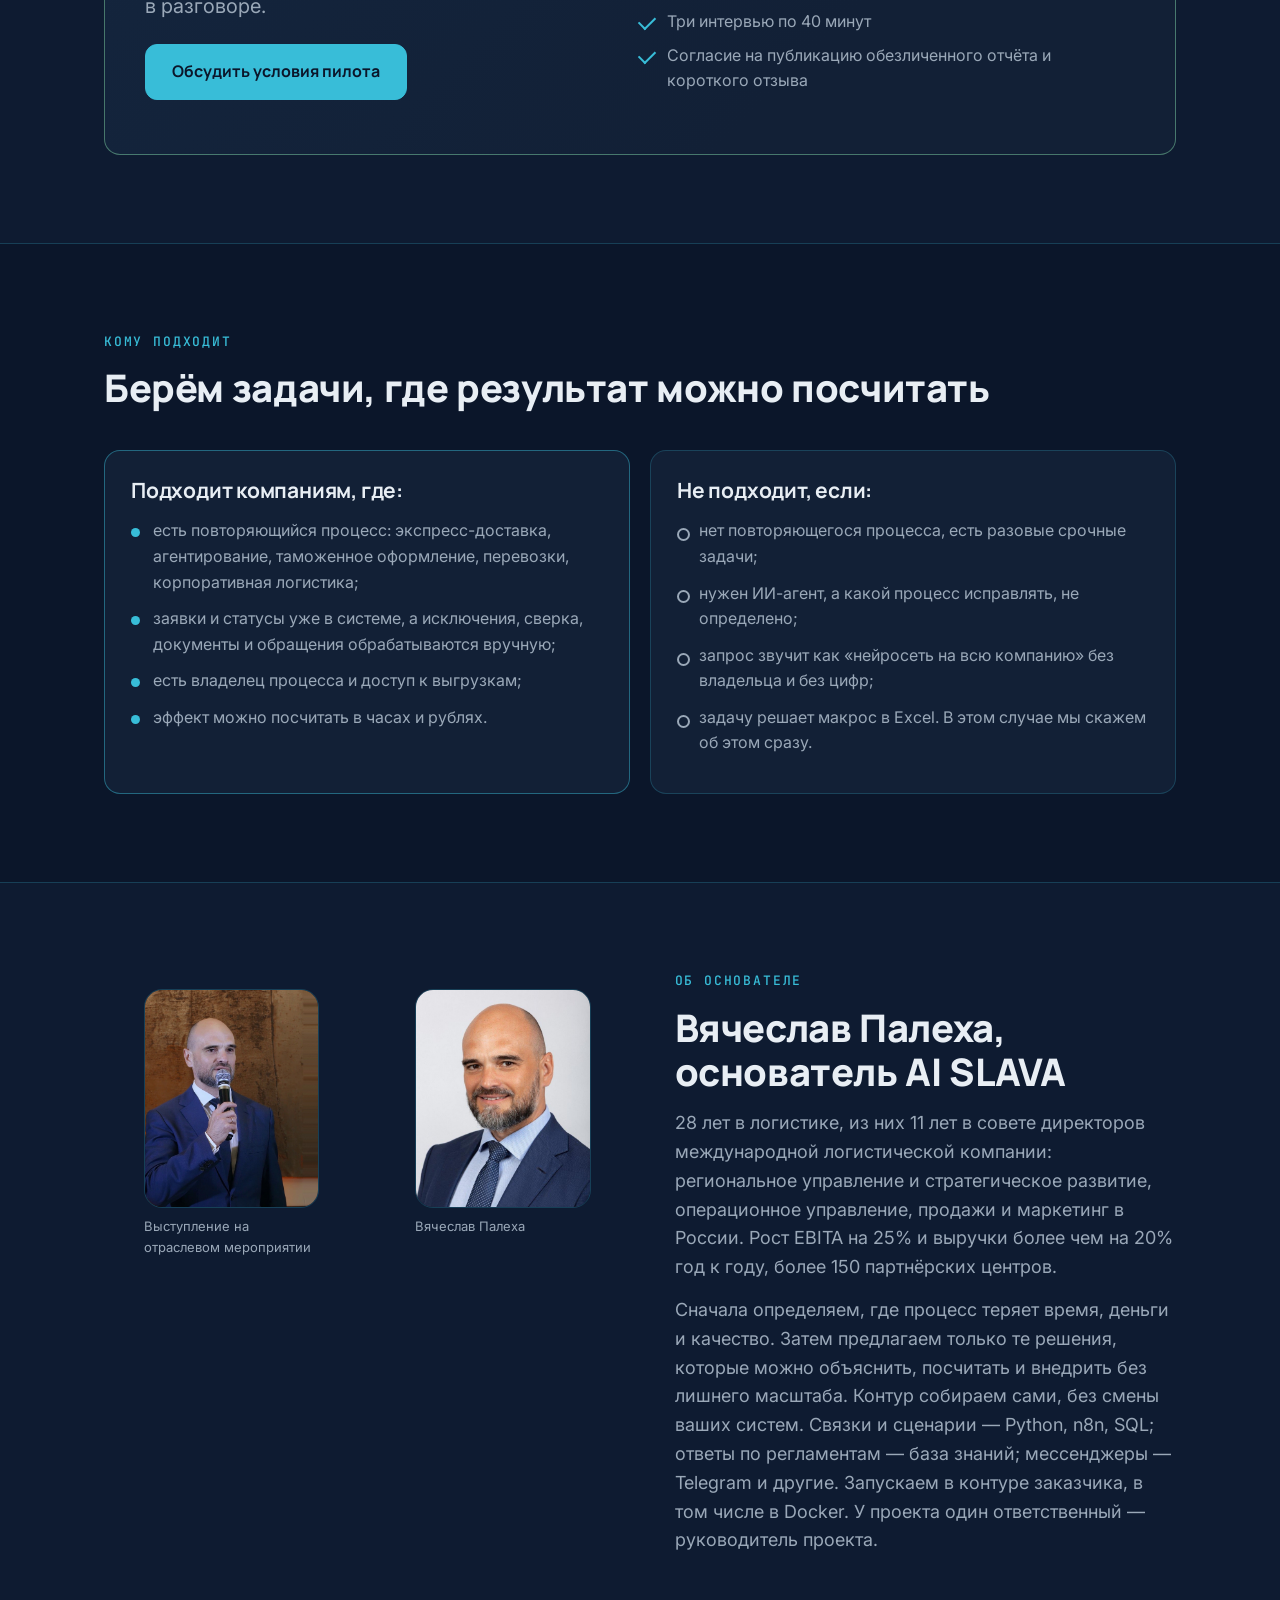
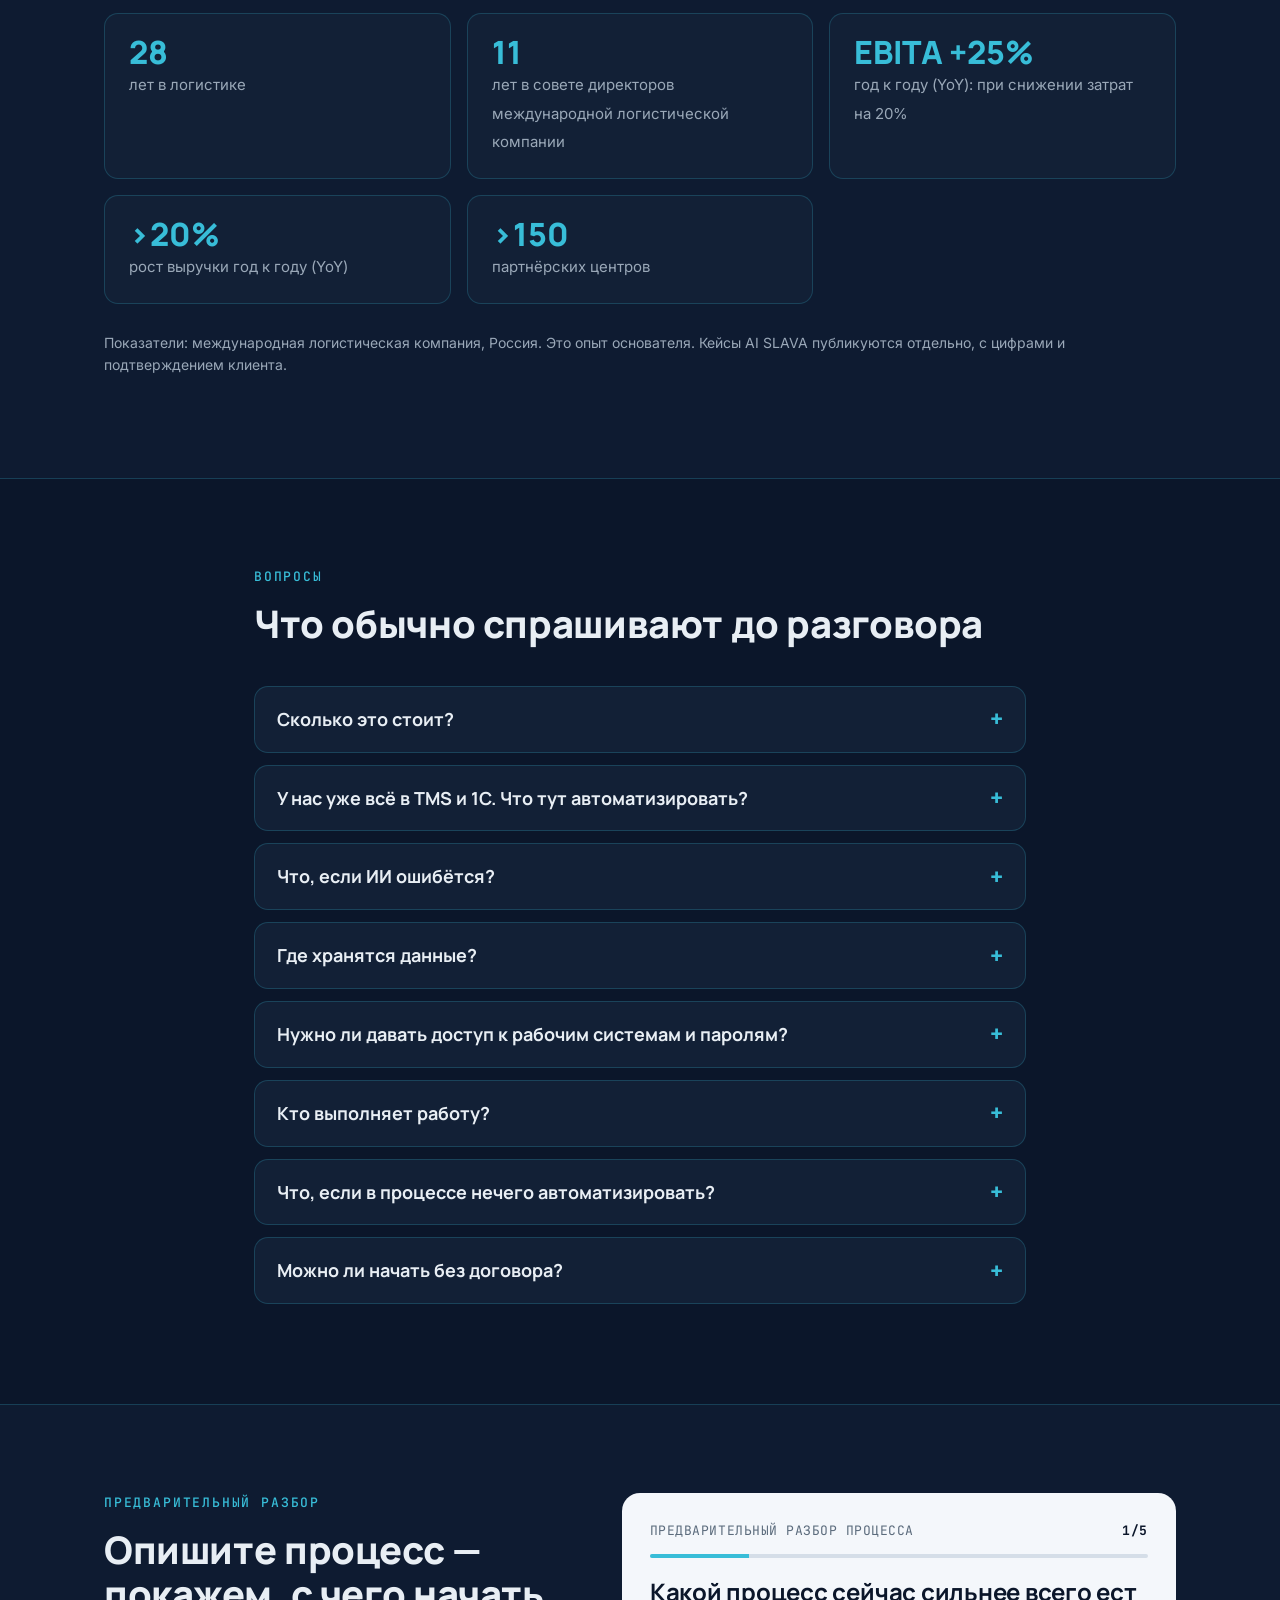
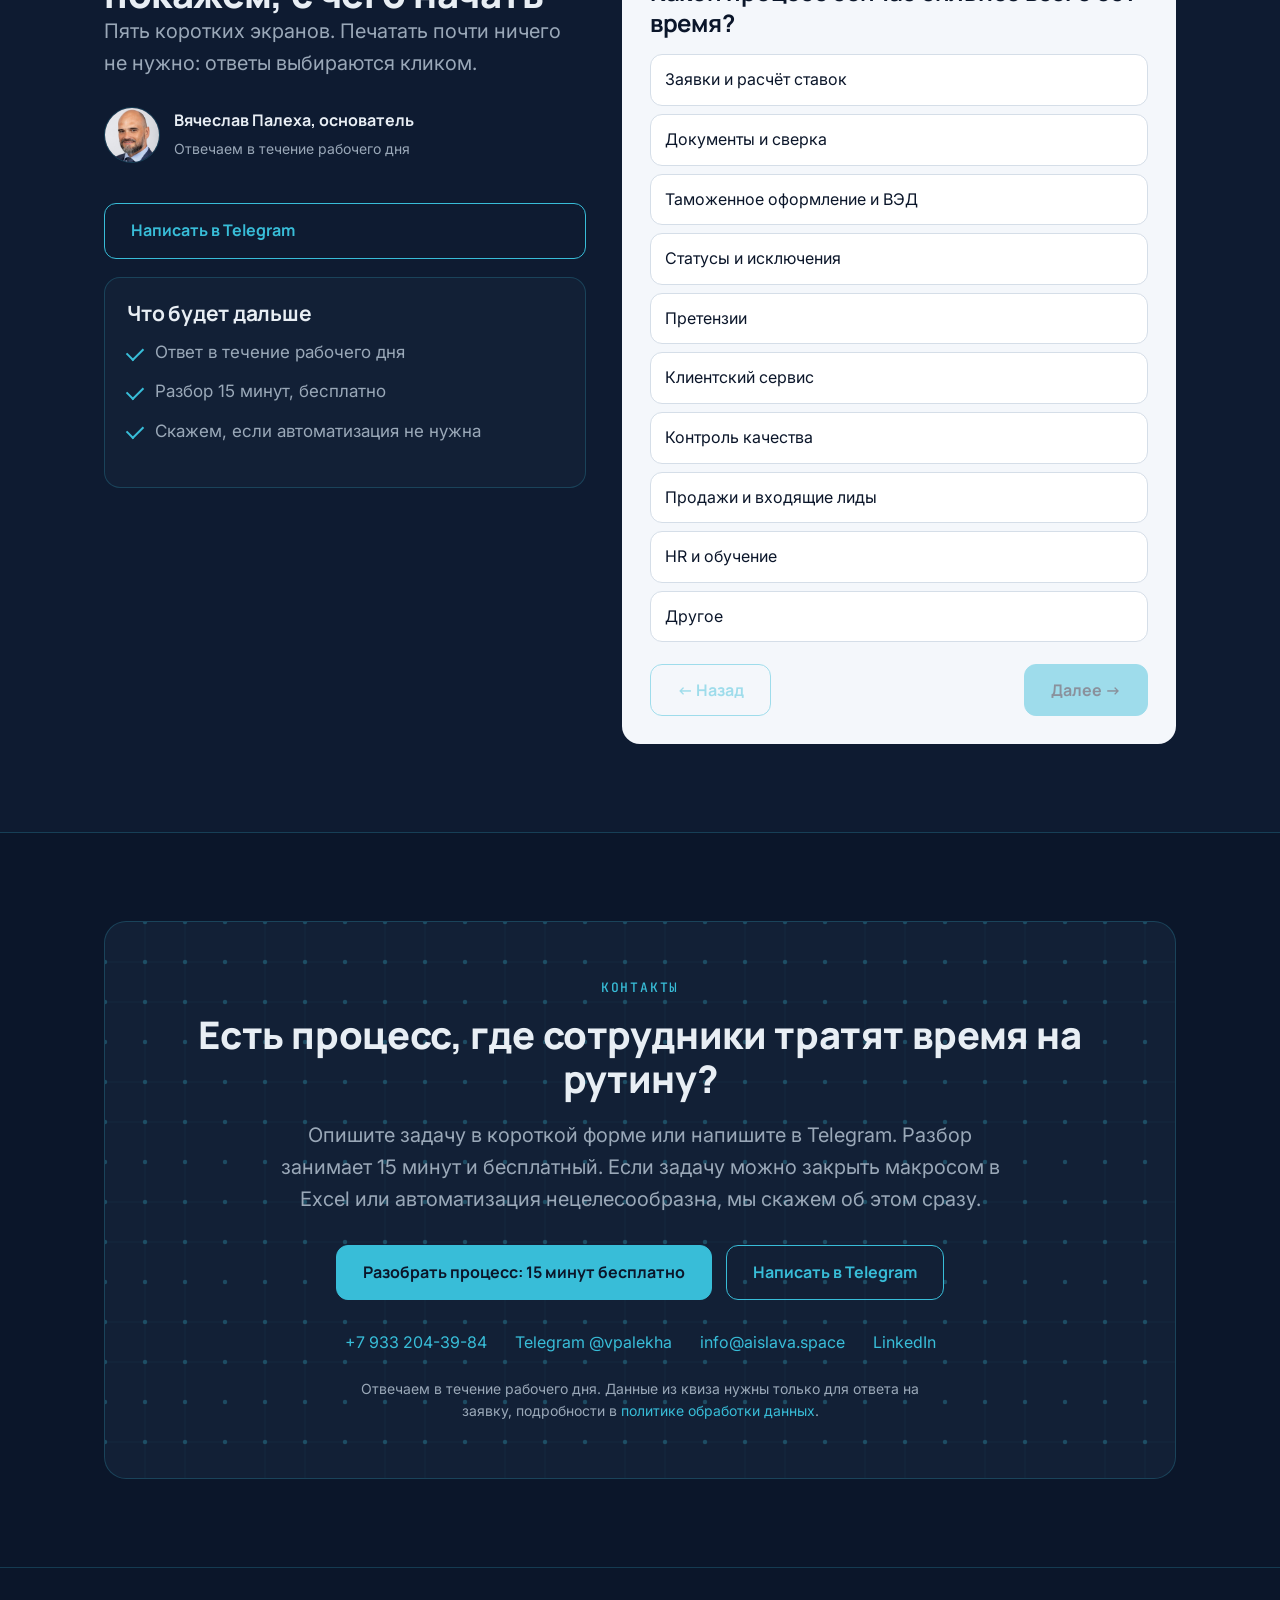
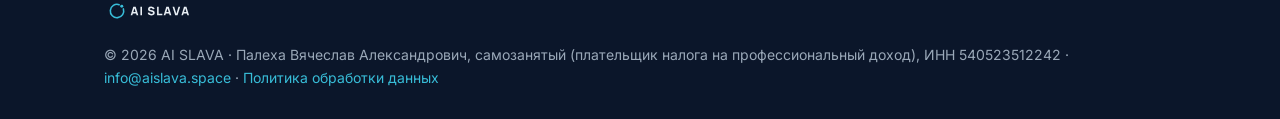
==== commit b25803b1: "Add the studio phone number to the contacts block. Co-authored-by: Cursor <cursoragent@cursor.com>" ====
--- a/index.html
+++ b/index.html
@@ -42,6 +42,7 @@
         "description": "AI-автоматизация процессов в логистике: диагностика, рабочий контур, сопровождение.",
         "founder": { "@id": "https://aislava.space/#founder" },
         "areaServed": "RU",
+        "telephone": "+79332043984",
         "knowsAbout": ["AI-автоматизация", "логистика", "диагностика процессов", "ИИ-ассистенты"]
       },
       {
@@ -578,6 +579,7 @@
           <a class="btn ghost" href="https://t.me/vpalekha" target="_blank" rel="noopener">Написать в Telegram</a>
         </div>
         <div class="contacts">
+          <a href="tel:+79332043984">+7 933 204-39-84</a>
           <a href="https://t.me/vpalekha" target="_blank" rel="noopener">Telegram @vpalekha</a>
           <a href="mailto:info@aislava.space">info@aislava.space</a>
           <a href="https://www.linkedin.com/in/vyacheslav-palekha" target="_blank" rel="noopener">LinkedIn</a>
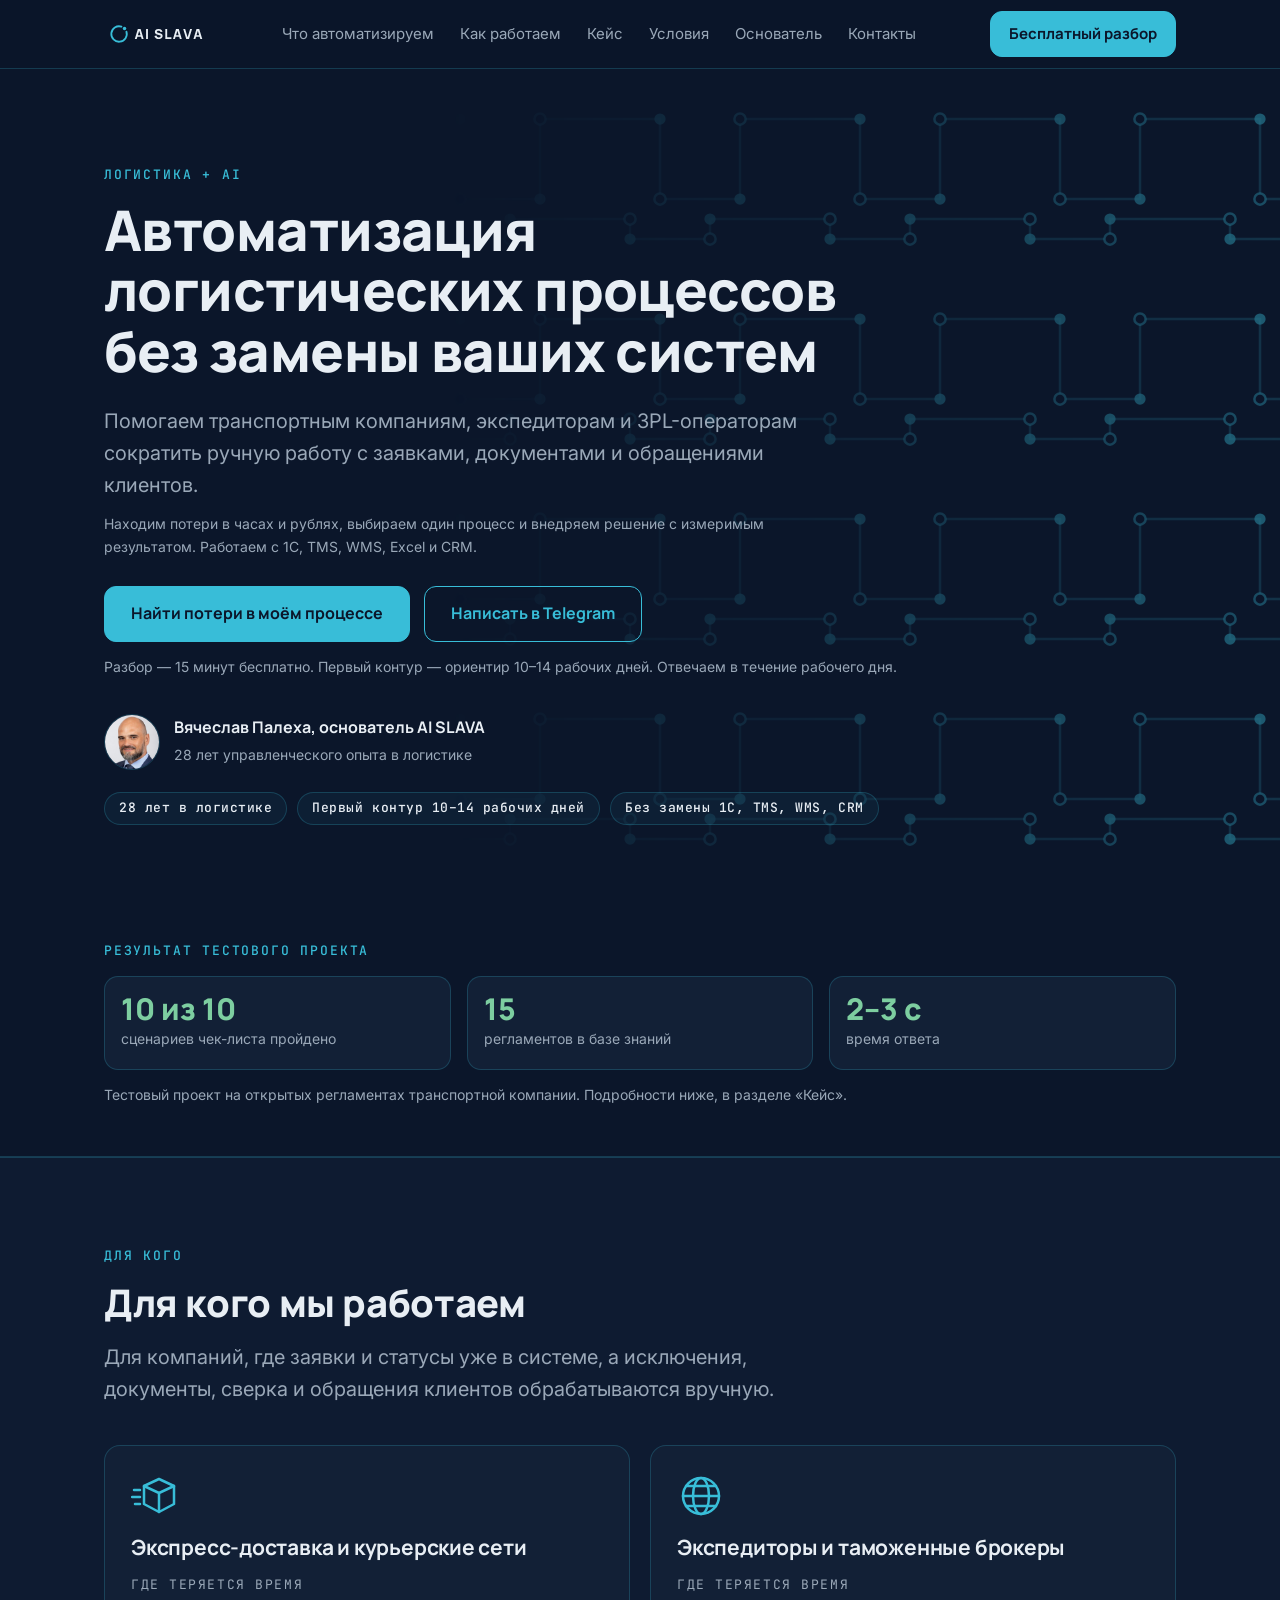
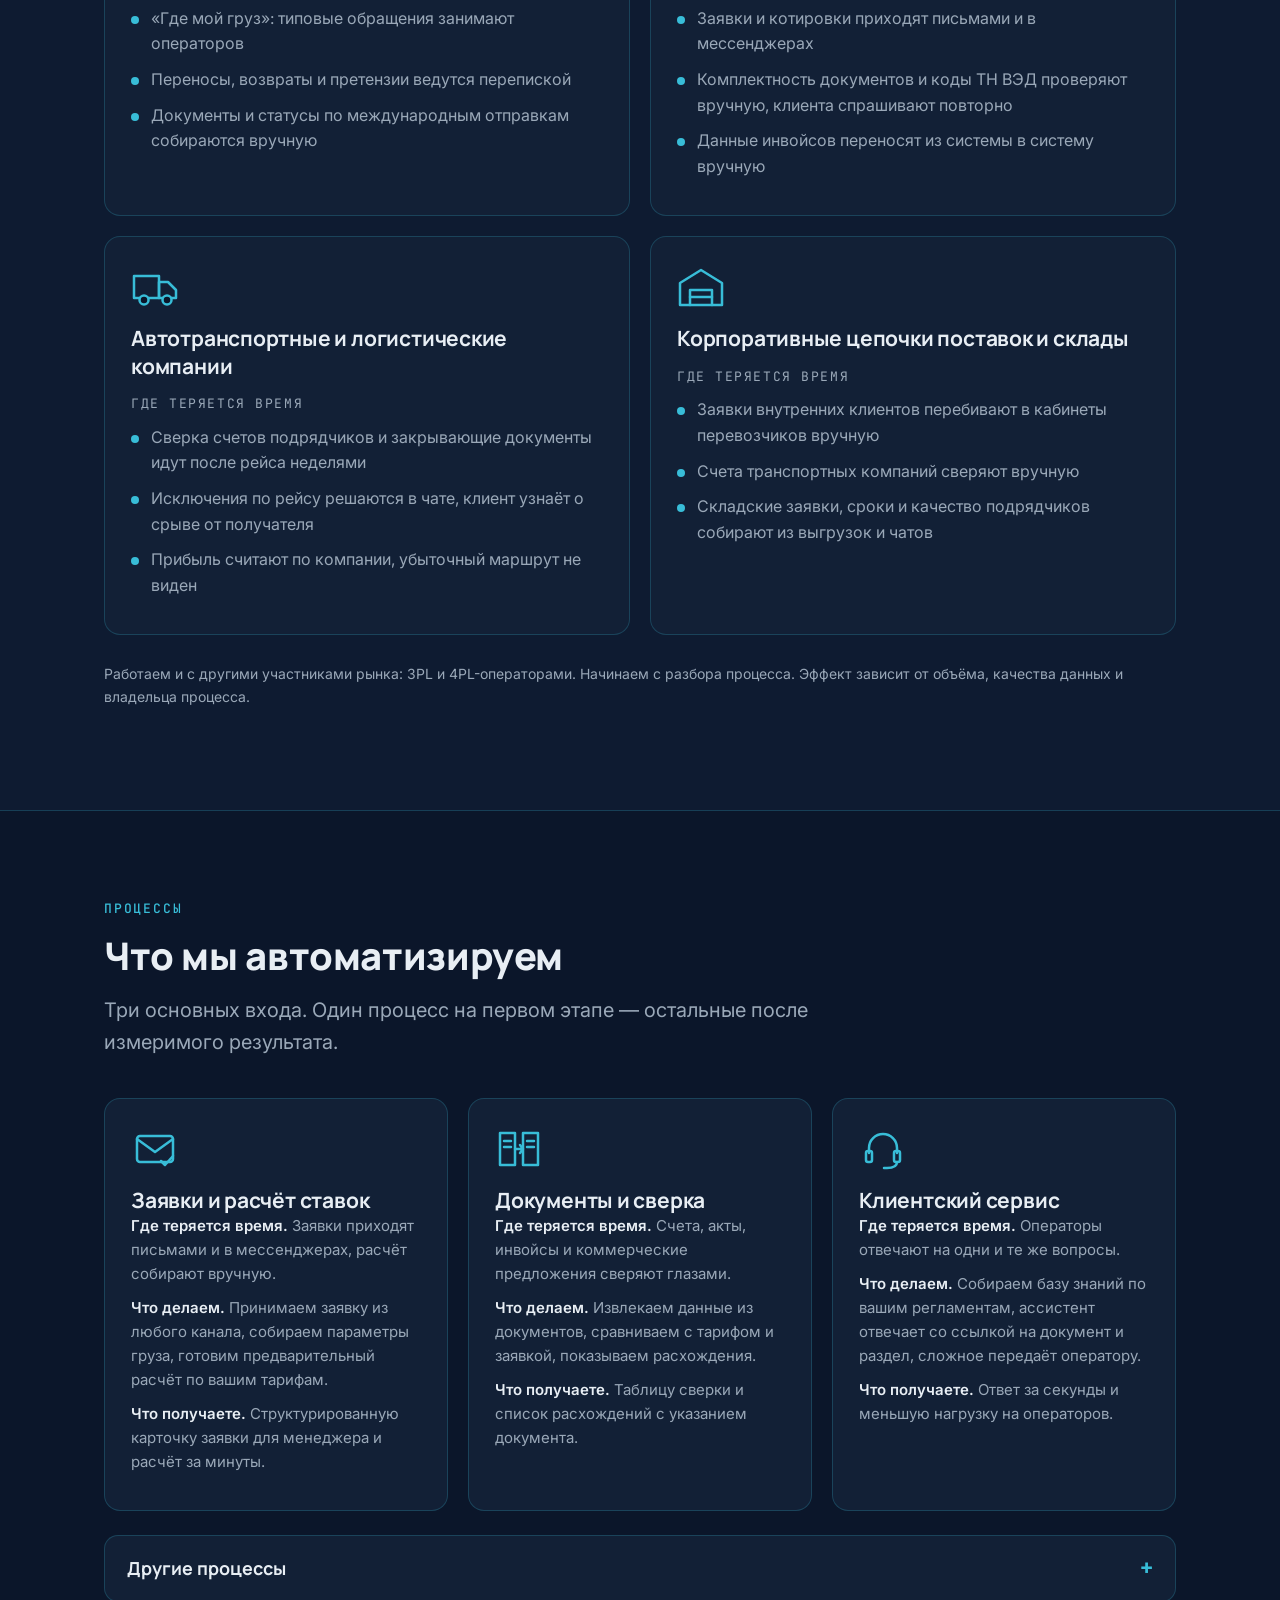
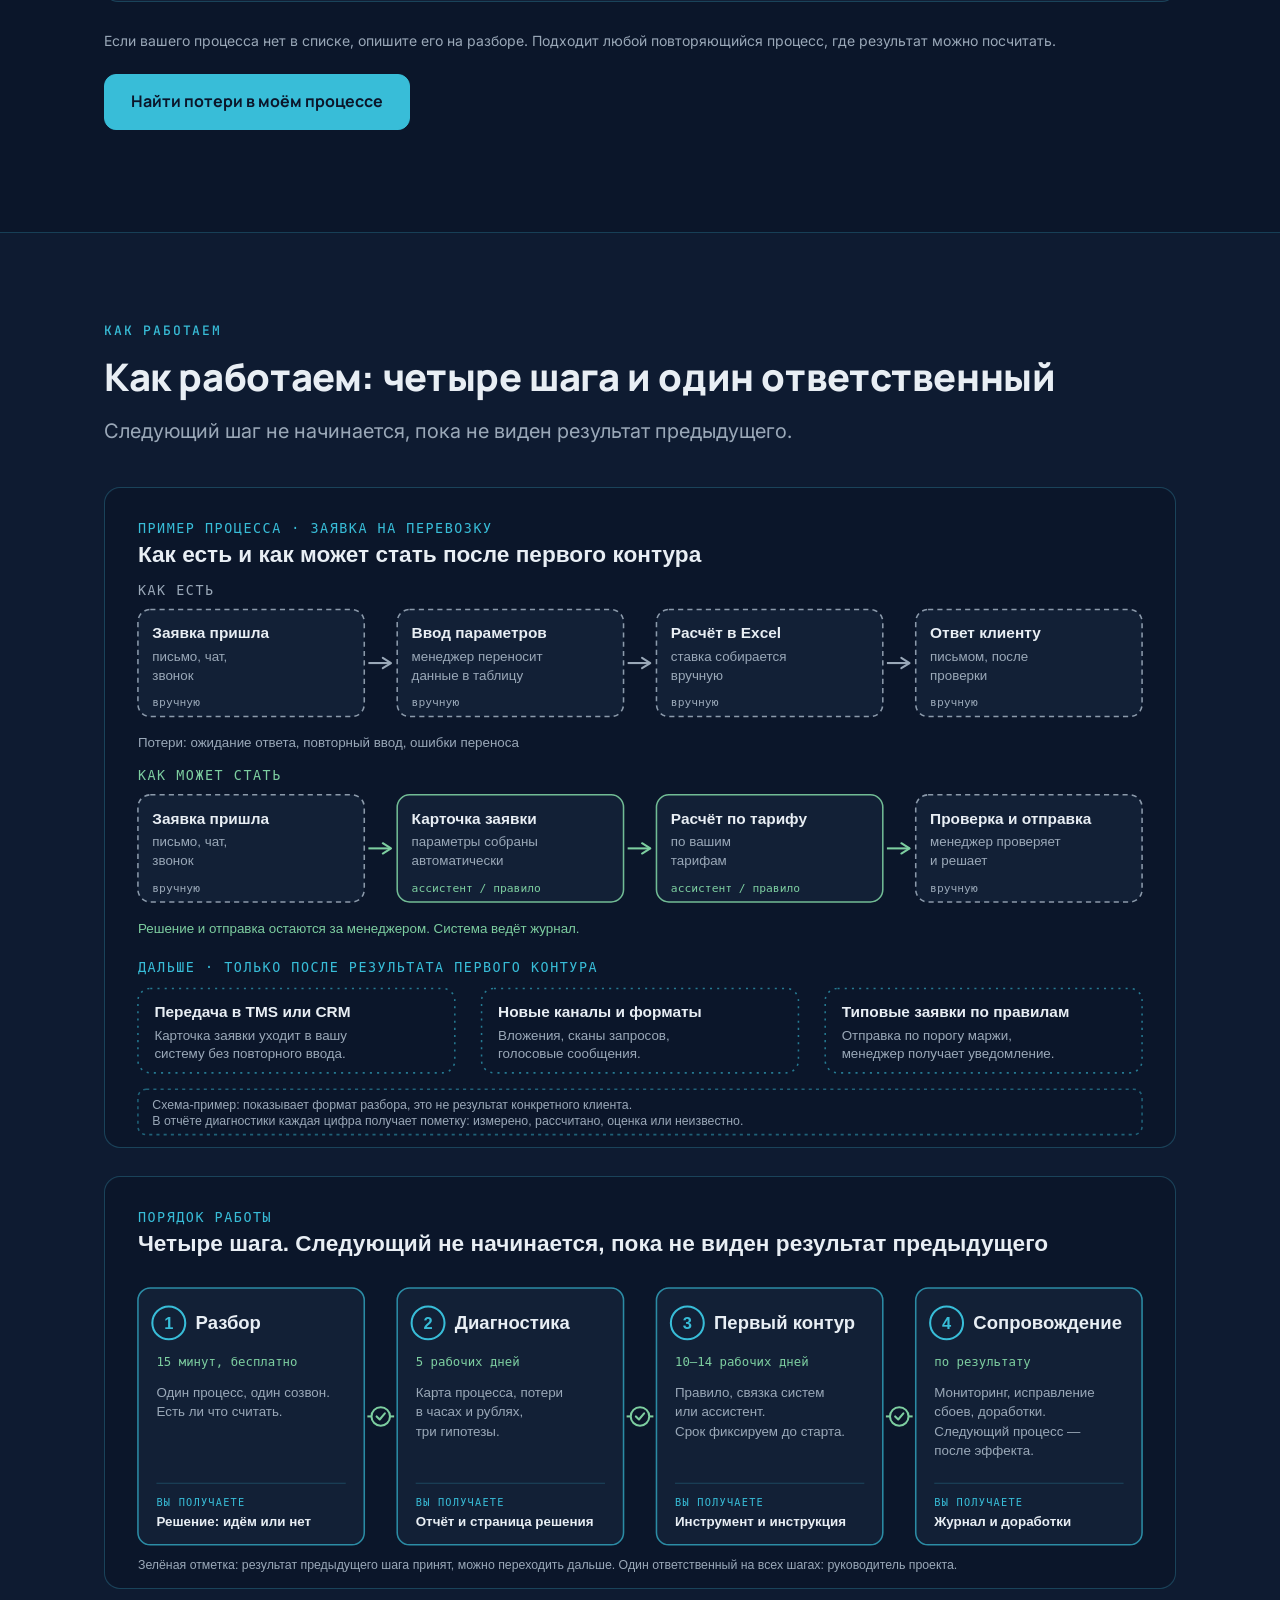
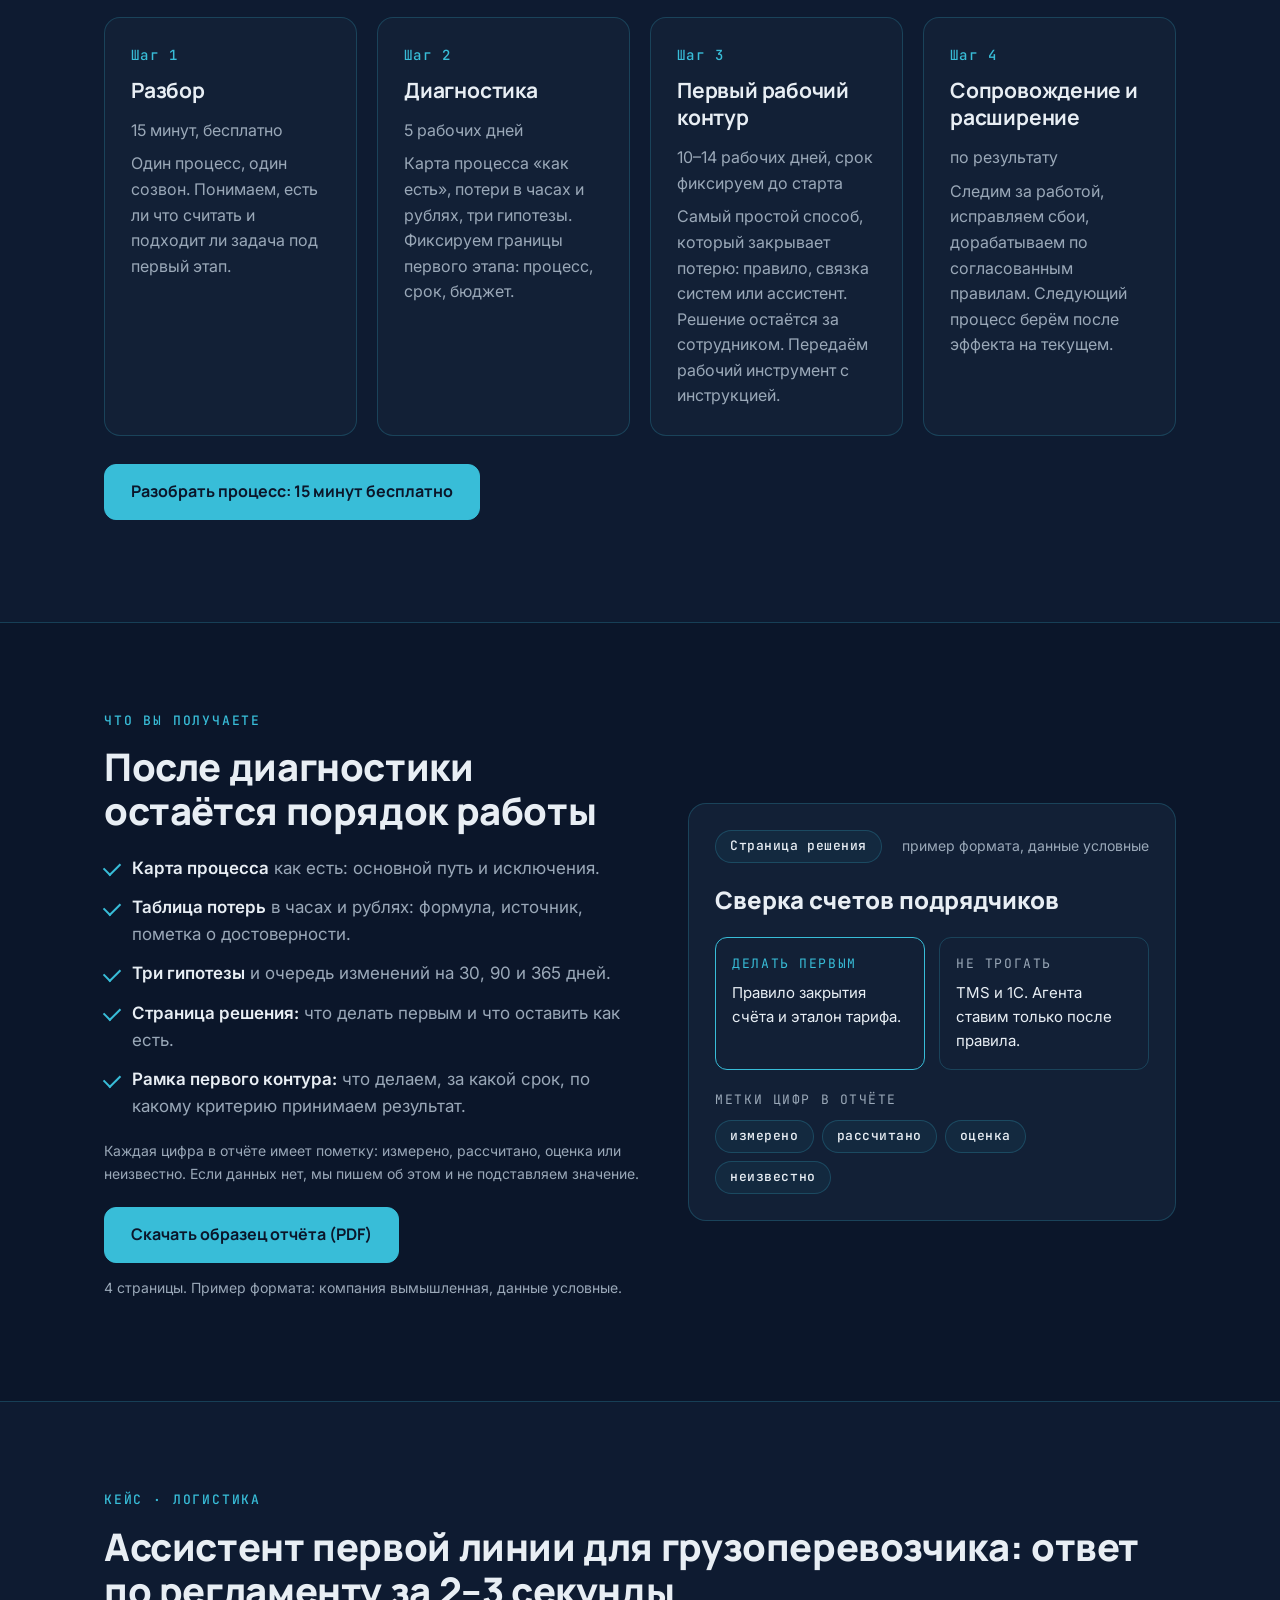
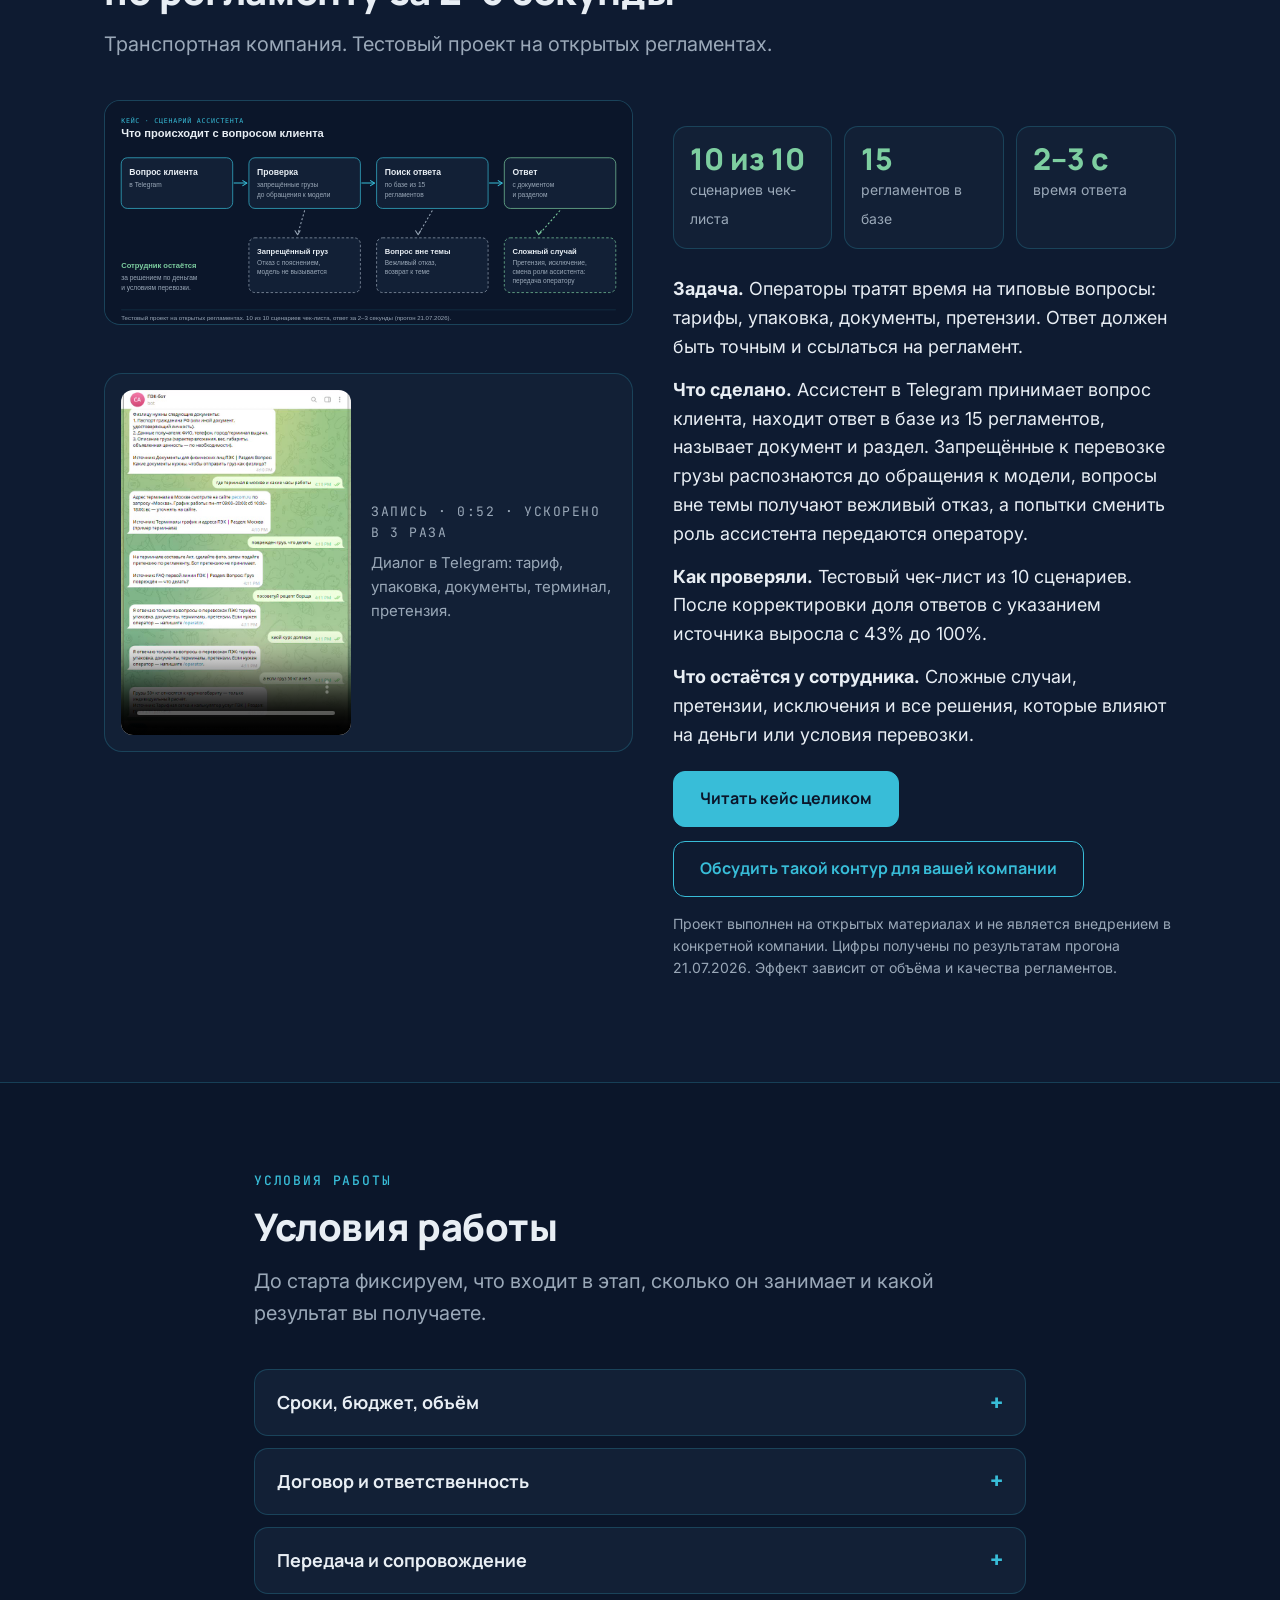
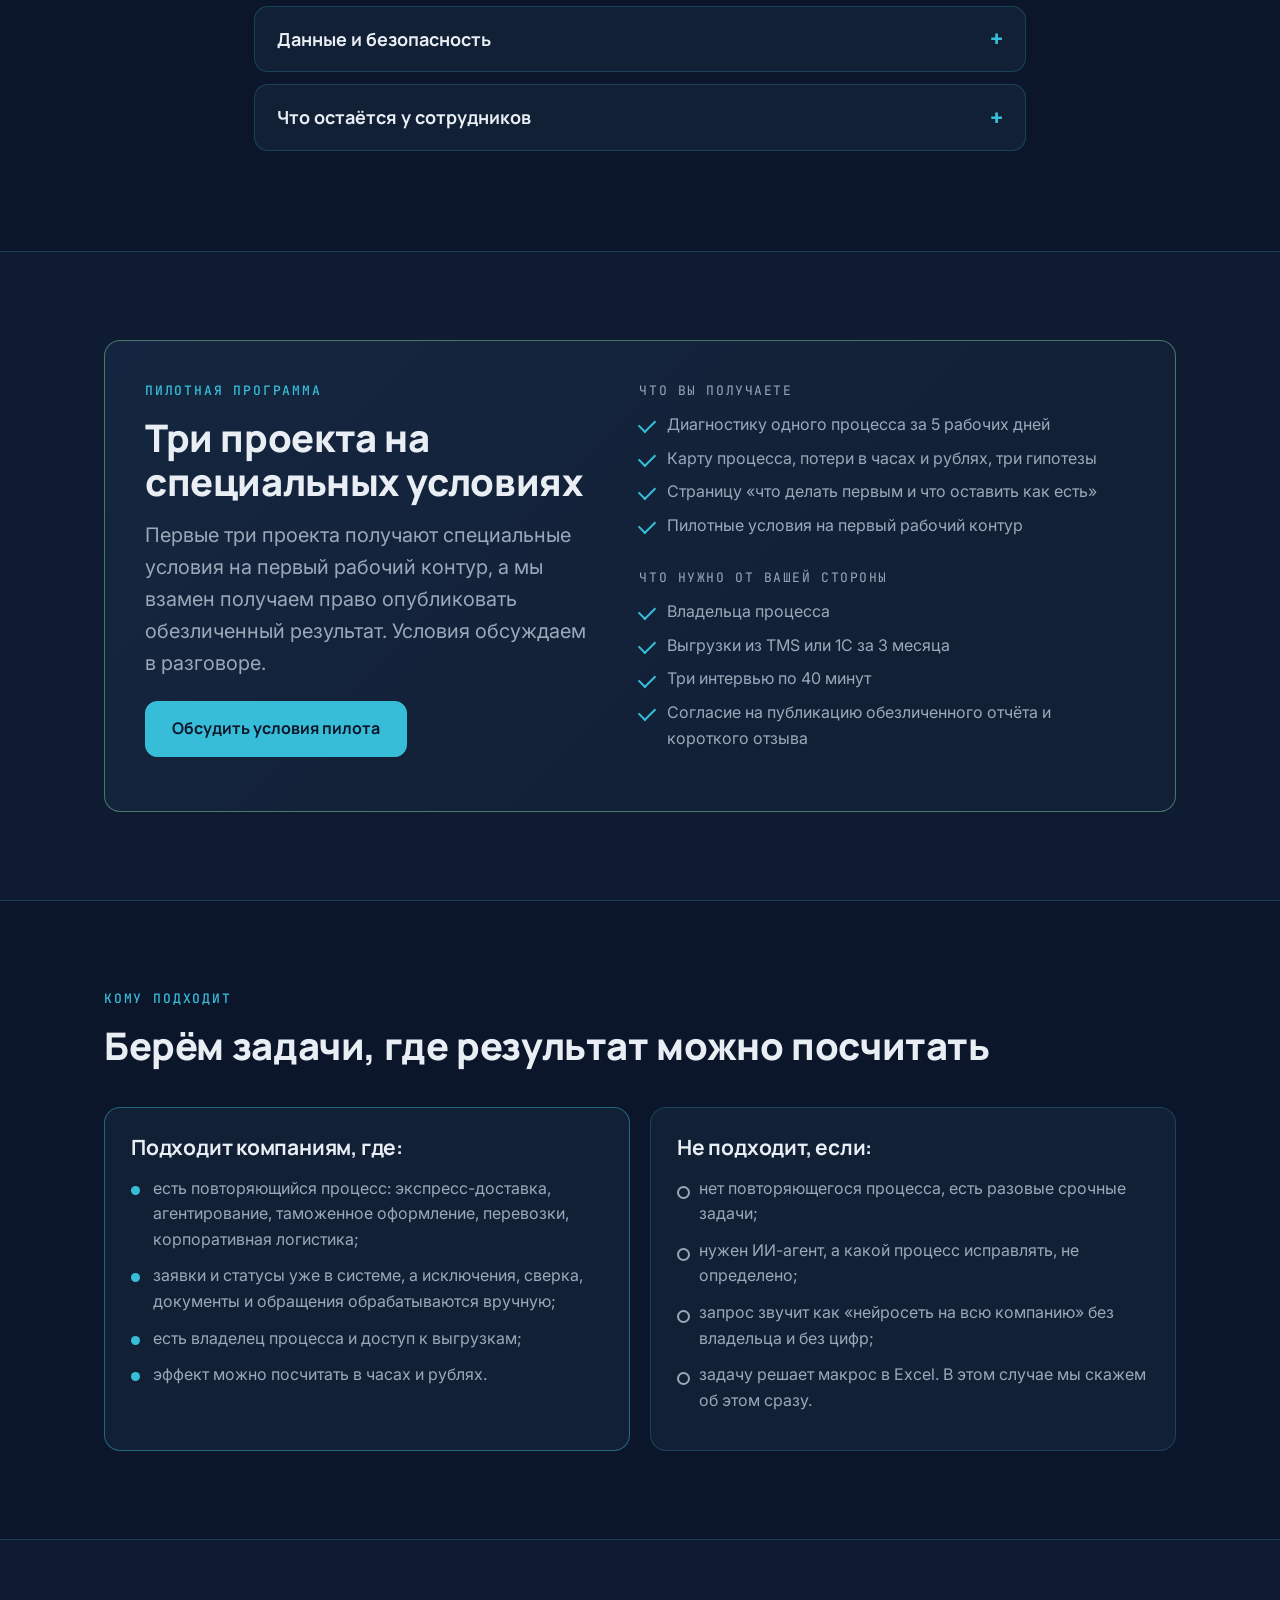
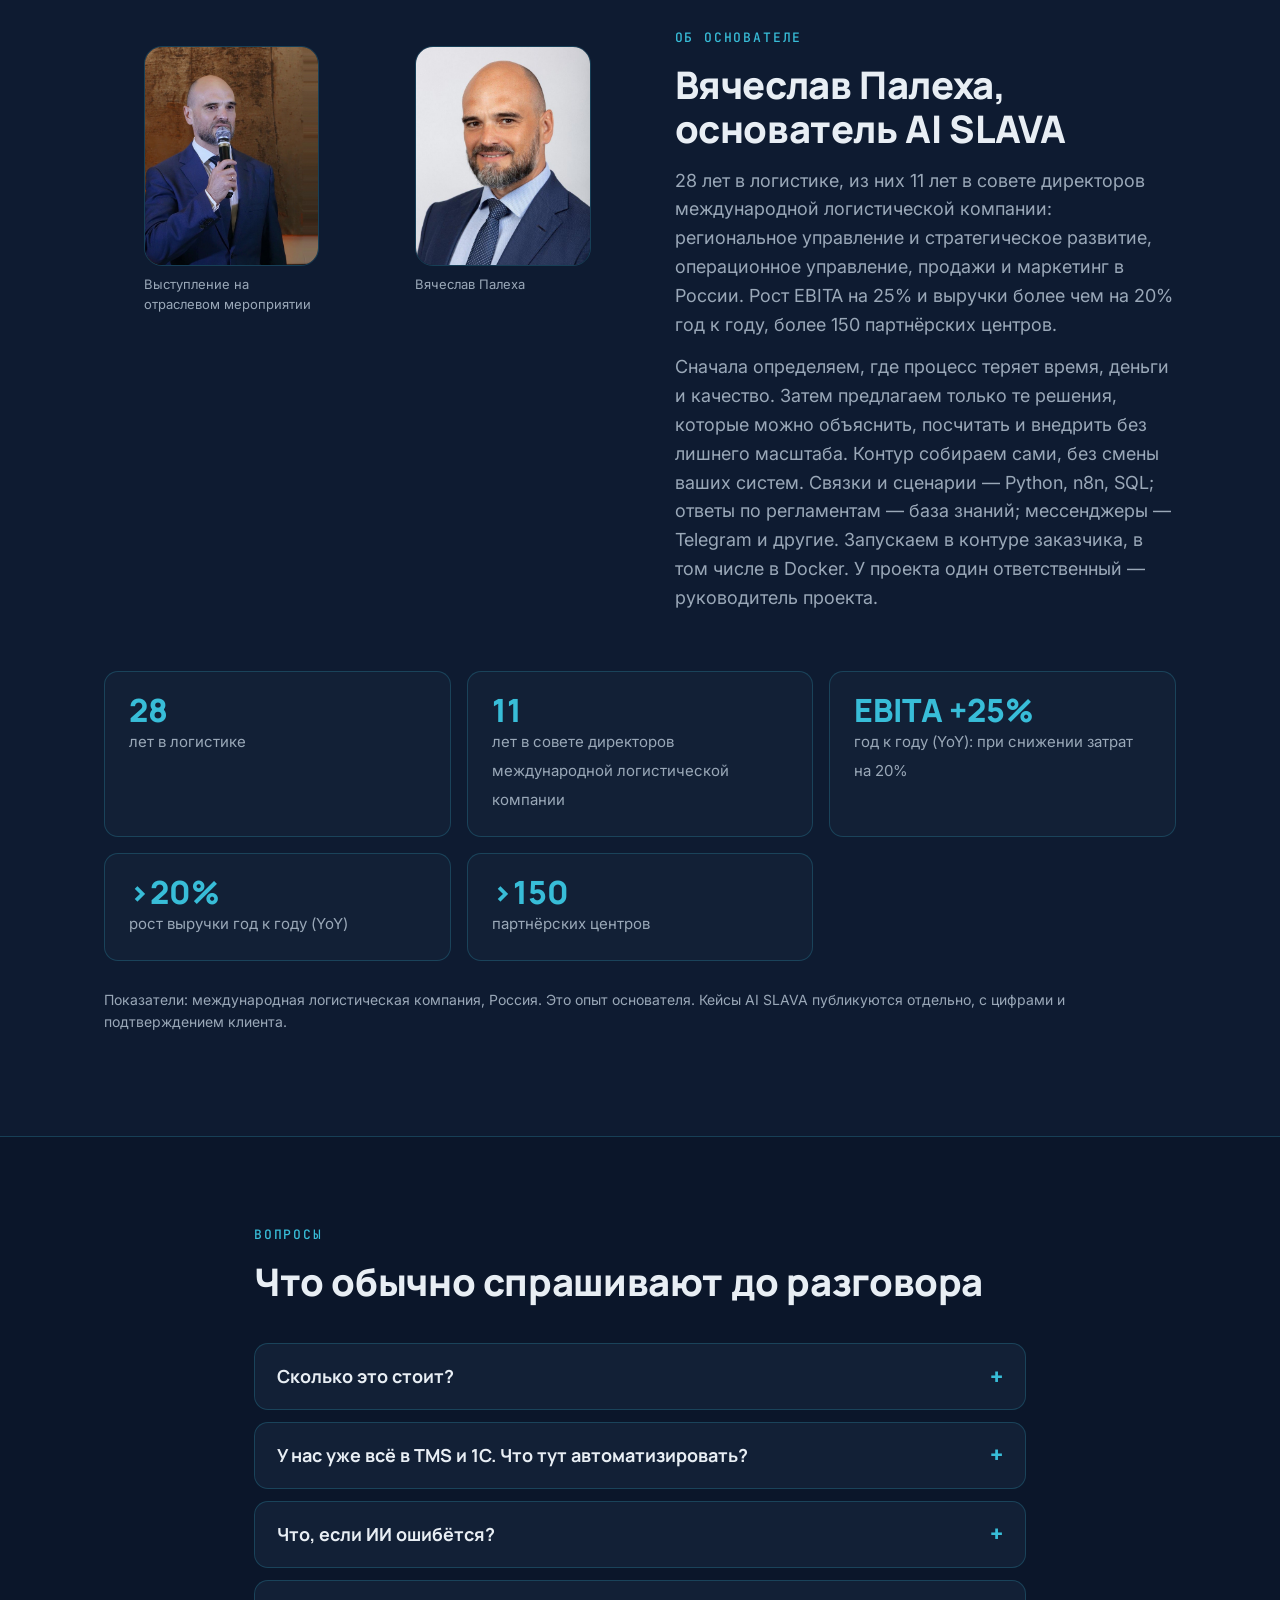
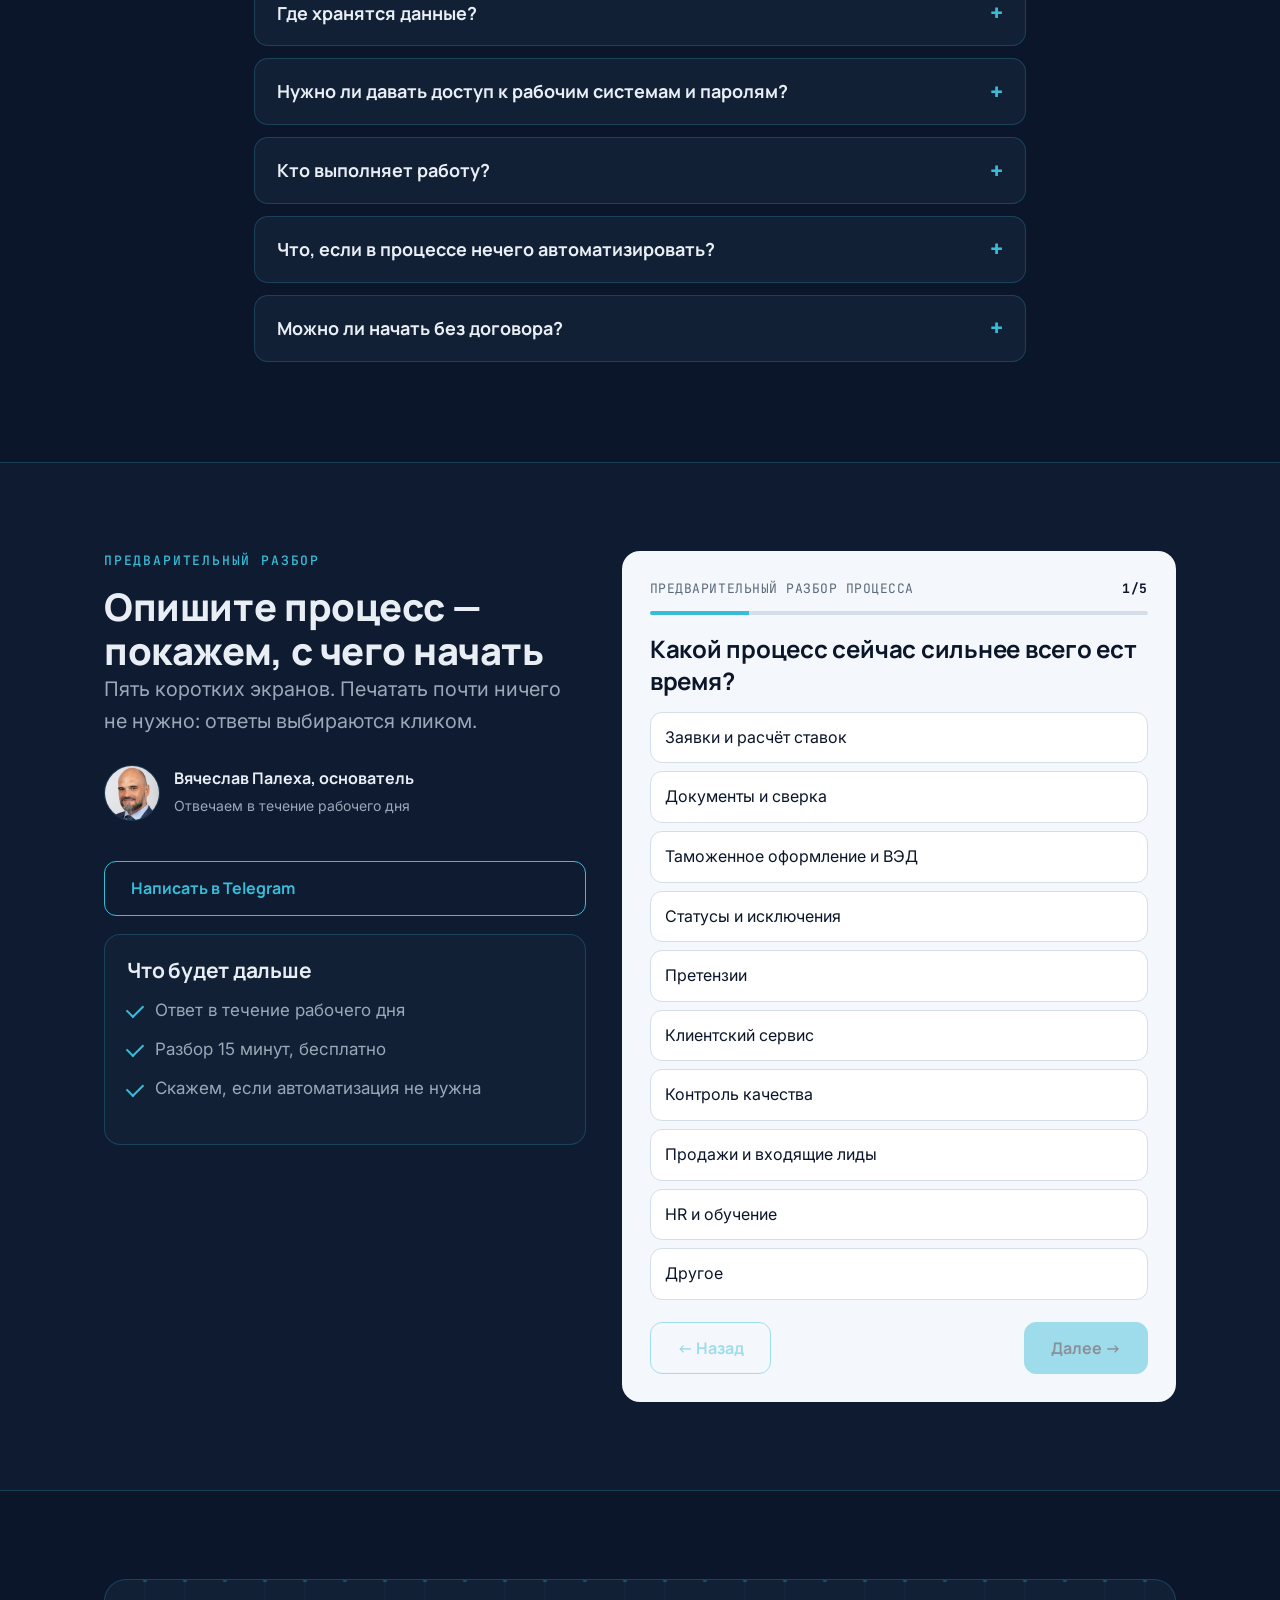
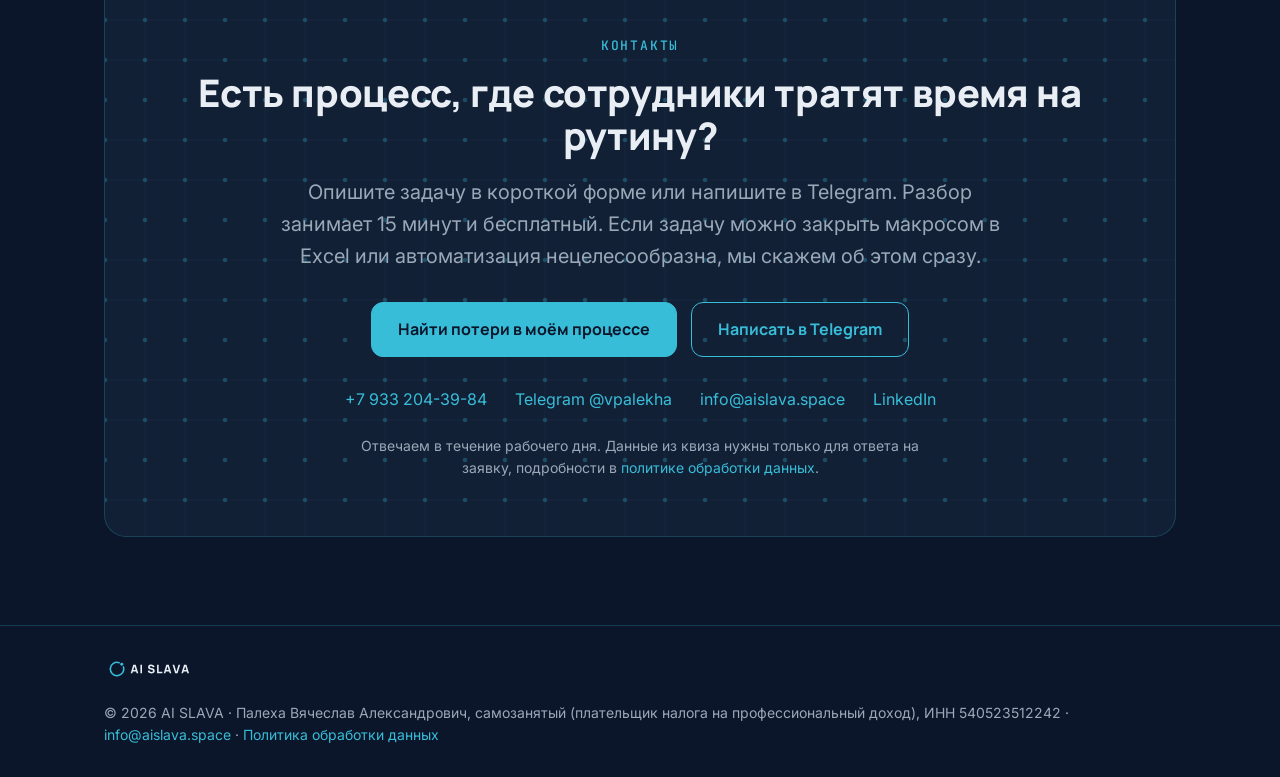
==== commit 10514372: "Publish audit fixes: case page, hero, funnel analytics. Replace the broken Notion case link with an " ====
--- a/index.html
+++ b/index.html
@@ -3,31 +3,34 @@
 <head>
   <meta charset="utf-8">
   <meta name="viewport" content="width=device-width, initial-scale=1">
-  <title>AI SLAVA — AI-автоматизация процессов в логистике</title>
-  <meta name="description" content="Находим, где теряются время и деньги в логистических процессах, и запускаем рабочий контур. Диагностика за 5 рабочих дней, первый контур за 10–14 рабочих дней.">
+  <title>Автоматизация логистики и AI-агенты — AI SLAVA</title>
+  <meta name="description" content="Автоматизируем заявки, документы и клиентский сервис в логистике. Интеграции с 1С, TMS, WMS и CRM. Диагностика процессов и внедрение AI-решений.">
   <meta name="theme-color" content="#0B162A">
   <meta name="robots" content="index, follow">
+  <meta http-equiv="Content-Security-Policy" content="frame-ancestors 'none'">
+  <script>if (window.top !== window.self) { try { window.top.location = window.self.location; } catch (e) {} }</script>
   <link rel="canonical" href="https://aislava.space/">
 
   <meta property="og:type" content="website">
   <meta property="og:locale" content="ru_RU">
   <meta property="og:site_name" content="AI SLAVA">
   <meta property="og:url" content="https://aislava.space/">
-  <meta property="og:title" content="AI SLAVA — AI-автоматизация процессов в логистике">
-  <meta property="og:description" content="AI-автоматизация процессов в логистике. Начинаем с одного процесса, фиксируем результат до следующего этапа.">
+  <meta property="og:title" content="Автоматизация логистики и AI-агенты — AI SLAVA">
+  <meta property="og:description" content="Автоматизируем заявки, документы и клиентский сервис в логистике без замены ваших систем.">
   <meta property="og:image" content="https://aislava.space/assets/og-image.png">
   <meta property="og:image:width" content="1200">
   <meta property="og:image:height" content="630">
   <meta property="og:image:alt" content="AI SLAVA: AI-автоматизация процессов в логистике">
   <meta name="twitter:card" content="summary_large_image">
-  <meta name="twitter:title" content="AI SLAVA — AI-автоматизация процессов в логистике">
-  <meta name="twitter:description" content="Находим, где теряются время и деньги, и запускаем рабочий контур.">
+  <meta name="twitter:title" content="Автоматизация логистики и AI-агенты — AI SLAVA">
+  <meta name="twitter:description" content="Автоматизируем заявки, документы и клиентский сервис в логистике.">
   <meta name="twitter:image" content="https://aislava.space/assets/og-image.png">
 
   <link rel="icon" href="assets/logo/ai-slava-mark-on-dark.svg" type="image/svg+xml">
   <link rel="preload" href="fonts/Manrope.woff2" as="font" type="font/woff2" crossorigin>
   <link rel="preload" href="fonts/Inter.woff2" as="font" type="font/woff2" crossorigin>
   <link rel="stylesheet" href="styles.css">
+  <script src="metrika.js"></script>
 
   <script type="application/ld+json">
   {
@@ -74,7 +77,7 @@
       <a href="#about">Основатель</a>
       <a href="#contacts">Контакты</a>
     </nav>
-    <a class="btn" href="#quiz">Бесплатный разбор</a>
+    <a class="btn" href="#quiz" data-track="cta_click" data-track-label="header">Бесплатный разбор</a>
   </div>
 </header>
 
@@ -82,26 +85,26 @@
 
   <section class="hero">
     <div class="wrap">
-      <p class="kicker">Логистика · от диагностики до рабочего контура</p>
-      <h1>Находим потери в процессе и запускаем рабочий контур</h1>
-      <p class="lead">Начинаем с одного процесса. Считаем ручную работу в часах и рублях, показываем, что менять первым, и запускаем контур: правило, связку систем или ИИ-ассистента — без миграции данных и остановки операций.</p>
-      <p class="fine hero-scope">Работаем поверх 1С, TMS, WMS, CRM, Excel, ЭДО и мессенджеров. Для транспортных компаний, экспедиторов, таможенных брокеров, экспресс-доставки, складов и цепочек поставок.</p>
+      <p class="kicker">Логистика + AI</p>
+      <h1>Автоматизация логистических процессов без замены ваших систем</h1>
+      <p class="lead">Помогаем транспортным компаниям, экспедиторам и 3PL-операторам сократить ручную работу с заявками, документами и обращениями клиентов.</p>
+      <p class="fine hero-scope">Находим потери в часах и рублях, выбираем один процесс и внедряем решение с измеримым результатом. Работаем с 1С, TMS, WMS, Excel и CRM.</p>
       <div class="hero-actions">
-        <a class="btn" href="#quiz">Разобрать процесс: 15 минут бесплатно</a>
-        <a class="btn ghost" href="https://t.me/vpalekha" target="_blank" rel="noopener">Написать в Telegram</a>
-      </div>
-      <p class="fine hero-note">Отвечаем в течение рабочего дня.</p>
+        <a class="btn" href="#quiz" data-track="cta_click" data-track-label="hero_primary">Найти потери в моём процессе</a>
+        <a class="btn ghost" href="https://t.me/vpalekha" target="_blank" rel="noopener" data-track="telegram_click">Написать в Telegram</a>
+      </div>
+      <p class="fine hero-note">Разбор — 15 минут бесплатно. Первый контур — ориентир 10–14 рабочих дней. Отвечаем в течение рабочего дня.</p>
       <div class="hero-founder">
         <img src="assets/founder-avatar.jpg" alt="Вячеслав Палеха" width="56" height="56">
         <div>
           <b>Вячеслав Палеха, основатель AI SLAVA</b>
-          <span>28 лет в логистике, 11 лет в совете директоров международной логистической компании</span>
+          <span>28 лет управленческого опыта в логистике</span>
         </div>
       </div>
       <div class="chips">
         <span class="tag">28 лет в логистике</span>
-        <span class="tag">11 лет в совете директоров международной логистической компании</span>
-        <span class="tag">Один процесс за раз</span>
+        <span class="tag">Первый контур 10–14 рабочих дней</span>
+        <span class="tag">Без замены 1С, TMS, WMS, CRM</span>
       </div>
     </div>
   </section>
@@ -176,7 +179,7 @@
       <div class="section-head">
         <p class="kicker">Процессы</p>
         <h2>Что мы автоматизируем</h2>
-        <p class="lead" style="margin-top:16px">Один процесс на первом этапе. Остальные берём после результата первого.</p>
+        <p class="lead" style="margin-top:16px">Три основных входа. Один процесс на первом этапе — остальные после измеримого результата.</p>
       </div>
       <div class="auto-grid">
         <article class="card auto">
@@ -194,57 +197,52 @@
           <p><b>Что получаете.</b> Таблицу сверки и список расхождений с указанием документа.</p>
         </article>
         <article class="card auto">
-          <img src="assets/icons/c3-tamozhnya.svg" alt="" width="48" height="48">
-          <h3>Таможенное оформление и ВЭД</h3>
-          <p><b>Где теряется время.</b> Комплектность пакета документов проверяют вручную, данные переносят из инвойсов и упаковочных листов в декларацию, клиента спрашивают повторно.</p>
-          <p><b>Что делаем.</b> Проверяем комплектность пакета, извлекаем данные из инвойсов и упаковочных листов, готовим варианты кодов ТН ВЭД для проверки декларантом, ведём статусы выпуска.</p>
-          <p><b>Что получаете.</b> Готовую к проверке карточку отправки и список недостающих документов. Решение по коду и декларации принимает декларант.</p>
-        </article>
-        <article class="card auto">
-          <img src="assets/icons/c4-statusy.svg" alt="" width="48" height="48">
-          <h3>Статусы и исключения</h3>
-          <p><b>Где теряется время.</b> Клиенты спрашивают «где груз», о срывах рейса узнают поздно.</p>
-          <p><b>Что делаем.</b> Отвечаем по статусам из ваших систем, уведомляем клиента о задержке, выстраиваем правила эскалации исключений.</p>
-          <p><b>Что получаете.</b> Меньше типовых обращений и срыв рейса, видимый в день его возникновения.</p>
-        </article>
-        <article class="card auto">
-          <img src="assets/icons/c5-pretenzii.svg" alt="" width="48" height="48">
-          <h3>Претензии и рекламации</h3>
-          <p><b>Где теряется время.</b> Пакет документов и хронологию собирают вручную.</p>
-          <p><b>Что делаем.</b> Собираем пакет по чек-листу, выстраиваем хронологию по документам, готовим черновик ответа.</p>
-          <p><b>Что получаете.</b> Черновик претензионного ответа. Подписывает юрист.</p>
-        </article>
-        <article class="card auto">
           <img src="assets/icons/c6-klientskiy-servis.svg" alt="" width="48" height="48">
           <h3>Клиентский сервис</h3>
           <p><b>Где теряется время.</b> Операторы отвечают на одни и те же вопросы.</p>
           <p><b>Что делаем.</b> Собираем базу знаний по вашим регламентам, ассистент отвечает со ссылкой на документ и раздел, сложное передаёт оператору.</p>
           <p><b>Что получаете.</b> Ответ за секунды и меньшую нагрузку на операторов.</p>
         </article>
-        <article class="card auto">
-          <img src="assets/icons/c7-kontrol-kachestva.svg" alt="" width="48" height="48">
-          <h3>Контроль качества</h3>
-          <p><b>Где теряется время.</b> Прослушивают выборочные звонки и читают выборочные переписки.</p>
-          <p><b>Что делаем.</b> Расшифровываем звонок или встречу, оцениваем по чек-листу вашей компании, отмечаем пропуски.</p>
-          <p><b>Что получаете.</b> Отчёт по каждой записи без прослушивания целиком.</p>
-        </article>
-        <article class="card auto">
-          <img src="assets/icons/c8-prodazhi.svg" alt="" width="48" height="48">
-          <h3>Продажи и входящие лиды</h3>
-          <p><b>Где теряется время.</b> Заявки теряются между каналами, менеджеры вводят данные вручную.</p>
-          <p><b>Что делаем.</b> Собираем данные клиента в диалоге, оцениваем заявку, передаём менеджеру в вашу систему.</p>
-          <p><b>Что получаете.</b> Единую очередь заявок с приоритетом.</p>
-        </article>
-        <article class="card auto">
-          <img src="assets/icons/c9-hr-obuchenie.svg" alt="" width="48" height="48">
-          <h3>HR и обучение</h3>
-          <p><b>Где теряется время.</b> Новичков вводят в работу вручную, знания проверяют выборочно.</p>
-          <p><b>Что делаем.</b> Наставник по регламентам ведёт нового сотрудника, проверяет знания, передаёт результат руководителю.</p>
-          <p><b>Что получаете.</b> Быстрый ввод в должность и проверку знаний с результатом.</p>
-        </article>
-      </div>
+      </div>
+
+      <details class="acc auto-more">
+        <summary>Другие процессы</summary>
+        <div class="auto-more-grid">
+          <article class="card auto compact">
+            <img src="assets/icons/c3-tamozhnya.svg" alt="" width="40" height="40">
+            <h3>Таможенное оформление и ВЭД</h3>
+            <p>Комплектность пакета, извлечение данных из инвойсов, варианты кодов ТН ВЭД для проверки декларантом.</p>
+          </article>
+          <article class="card auto compact">
+            <img src="assets/icons/c4-statusy.svg" alt="" width="40" height="40">
+            <h3>Статусы и исключения</h3>
+            <p>Ответы по статусам из ваших систем, уведомления о задержке, правила эскалации срывов.</p>
+          </article>
+          <article class="card auto compact">
+            <img src="assets/icons/c5-pretenzii.svg" alt="" width="40" height="40">
+            <h3>Претензии и рекламации</h3>
+            <p>Пакет по чек-листу, хронология по документам, черновик ответа. Подписывает юрист.</p>
+          </article>
+          <article class="card auto compact">
+            <img src="assets/icons/c7-kontrol-kachestva.svg" alt="" width="40" height="40">
+            <h3>Контроль качества</h3>
+            <p>Расшифровка звонка или встречи, оценка по чек-листу, отчёт без прослушивания целиком.</p>
+          </article>
+          <article class="card auto compact">
+            <img src="assets/icons/c8-prodazhi.svg" alt="" width="40" height="40">
+            <h3>Продажи и входящие лиды</h3>
+            <p>Сбор данных в диалоге, оценка заявки, единая очередь с приоритетом в вашей CRM.</p>
+          </article>
+          <article class="card auto compact">
+            <img src="assets/icons/c9-hr-obuchenie.svg" alt="" width="40" height="40">
+            <h3>HR и обучение</h3>
+            <p>Наставник по регламентам, проверка знаний, быстрый ввод новичка в должность.</p>
+          </article>
+        </div>
+      </details>
+
       <p class="fine note">Если вашего процесса нет в списке, опишите его на разборе. Подходит любой повторяющийся процесс, где результат можно посчитать.</p>
-      <p style="margin-top:22px"><a class="btn" href="#quiz">Разобрать процесс</a></p>
+      <p style="margin-top:22px"><a class="btn" href="#quiz" data-track="cta_click" data-track-label="automate">Найти потери в моём процессе</a></p>
     </div>
   </section>
 
@@ -352,8 +350,8 @@
           <p><b>Как проверяли.</b> Тестовый чек-лист из 10 сценариев. После корректировки доля ответов с указанием источника выросла с 43% до 100%.</p>
           <p><b>Что остаётся у сотрудника.</b> Сложные случаи, претензии, исключения и все решения, которые влияют на деньги или условия перевозки.</p>
           <div class="hero-actions" style="margin-top:22px">
-            <a class="btn" href="https://honored-banon-29a.notion.site/40d734b9f0ef81c786ecd1979ff9c28f" target="_blank" rel="noopener">Читать кейс целиком</a>
-            <a class="btn ghost" href="#quiz">Обсудить такой контур для вашей компании</a>
+            <a class="btn" href="cases/logistics-assistant.html" data-track="case_open">Читать кейс целиком</a>
+            <a class="btn ghost" href="#quiz" data-track="cta_click" data-track-label="case">Обсудить такой контур для вашей компании</a>
           </div>
           <p class="fine" style="margin-top:16px">Проект выполнен на открытых материалах и не является внедрением в конкретной компании. Цифры получены по результатам прогона 21.07.2026. Эффект зависит от объёма и качества регламентов.</p>
         </div>
@@ -384,7 +382,7 @@
       </div>
       <details class="acc">
         <summary>Сроки, бюджет, объём</summary>
-        <p>Диагностика занимает 5 рабочих дней. Стоимость, срок и объём диагностики и первого контура фиксируем до старта. Объём не расширяем без отдельного согласования. То, что не входит в этап, указываем в договоре.</p>
+        <p>Лестница оплаты: бесплатный разбор 15 минут → платная диагностика 5 рабочих дней → отдельный бюджет внедрения первого контура. Стоимость, срок и объём диагностики и внедрения фиксируем до старта. Объём не расширяем без отдельного согласования. То, что не входит в этап, указываем в договоре.</p>
       </details>
       <details class="acc">
         <summary>Договор и ответственность</summary>
@@ -412,7 +410,7 @@
           <p class="kicker">Пилотная программа</p>
           <h2>Три проекта на специальных условиях</h2>
           <p class="lead" style="margin-top:16px">Первые три проекта получают специальные условия на первый рабочий контур, а мы взамен получаем право опубликовать обезличенный результат. Условия обсуждаем в разговоре.</p>
-          <p style="margin-top:22px"><a class="btn" href="#quiz">Обсудить условия пилота</a></p>
+          <p style="margin-top:22px"><a class="btn" href="#quiz" data-track="cta_click" data-track-label="pilot">Обсудить условия пилота</a></p>
         </div>
         <div class="pilot-cols">
           <div>
@@ -506,7 +504,7 @@
       </div>
       <details class="acc">
         <summary>Сколько это стоит?</summary>
-        <p>Разбор на 15 минут бесплатный. Стоимость диагностики и первого рабочего контура определяем индивидуально: она зависит от процесса и объёма. Для первых трёх проектов действуют пилотные условия.</p>
+        <p>Разбор на 15 минут бесплатный. Дальше — платная диагностика (5 рабочих дней) и отдельный бюджет внедрения. Стоимость диагностики и первого рабочего контура определяем индивидуально: она зависит от процесса и объёма. Для первых трёх проектов действуют пилотные условия.</p>
       </details>
       <details class="acc">
         <summary>У нас уже всё в TMS и 1С. Что тут автоматизировать?</summary>
@@ -553,7 +551,7 @@
               <span>Отвечаем в течение рабочего дня</span>
             </div>
           </div>
-          <a class="btn ghost" href="https://t.me/vpalekha" target="_blank" rel="noopener">Написать в Telegram</a>
+          <a class="btn ghost" href="https://t.me/vpalekha" target="_blank" rel="noopener" data-track="telegram_click">Написать в Telegram</a>
           <div class="quiz-next">
             <h3>Что будет дальше</h3>
             <ul class="check">
@@ -575,12 +573,12 @@
         <h2>Есть процесс, где сотрудники тратят время на рутину?</h2>
         <p class="lead">Опишите задачу в короткой форме или напишите в Telegram. Разбор занимает 15 минут и бесплатный. Если задачу можно закрыть макросом в Excel или автоматизация нецелесообразна, мы скажем об этом сразу.</p>
         <div class="cta-actions">
-          <a class="btn" href="#quiz">Разобрать процесс: 15 минут бесплатно</a>
-          <a class="btn ghost" href="https://t.me/vpalekha" target="_blank" rel="noopener">Написать в Telegram</a>
+          <a class="btn" href="#quiz" data-track="cta_click" data-track-label="contacts">Найти потери в моём процессе</a>
+          <a class="btn ghost" href="https://t.me/vpalekha" target="_blank" rel="noopener" data-track="telegram_click">Написать в Telegram</a>
         </div>
         <div class="contacts">
           <a href="tel:+79332043984">+7 933 204-39-84</a>
-          <a href="https://t.me/vpalekha" target="_blank" rel="noopener">Telegram @vpalekha</a>
+          <a href="https://t.me/vpalekha" target="_blank" rel="noopener" data-track="telegram_click">Telegram @vpalekha</a>
           <a href="mailto:info@aislava.space">info@aislava.space</a>
           <a href="https://www.linkedin.com/in/vyacheslav-palekha" target="_blank" rel="noopener">LinkedIn</a>
         </div>
@@ -600,5 +598,6 @@
 
 <script src="site.js" defer></script>
 <script src="quiz.js" defer></script>
+<noscript><div><img src="https://mc.yandex.ru/watch/114165039" style="position:absolute;left:-9999px" alt=""></div></noscript>
 </body>
 </html>
--- a/styles.css
+++ b/styles.css
@@ -303,6 +303,18 @@
 .auto img { width: 48px; height: 48px; margin-bottom: 14px; }
 .auto p { color: var(--slate); font-size: 15px; margin: 0 0 10px; }
 .auto p b { color: var(--cloud); font-weight: 600; }
+.auto-more { margin-top: 24px; }
+.auto-more-grid { display: grid; grid-template-columns: 1fr 1fr 1fr; gap: 16px; margin: 8px 0 18px; }
+.auto.compact { padding: 20px; }
+.auto.compact img { width: 40px; height: 40px; margin-bottom: 10px; }
+.auto.compact h3 { font-size: 18px; margin-bottom: 8px; }
+.auto.compact p { margin: 0; font-size: 14px; }
+.case-hero { padding-bottom: 48px; }
+.case-doc h2 { margin: 36px 0 14px; font-size: clamp(22px, 2.8vw, 28px); }
+.case-doc h2:first-child { margin-top: 0; }
+@media (max-width: 900px) {
+  .auto-more-grid { grid-template-columns: 1fr; }
+}
 .scheme { margin: 0 0 28px; border: 1px solid var(--line); border-radius: 16px; overflow: hidden; background: var(--panel); }
 .scheme img { width: 100%; height: auto; display: block; }
 .case { align-items: start; }
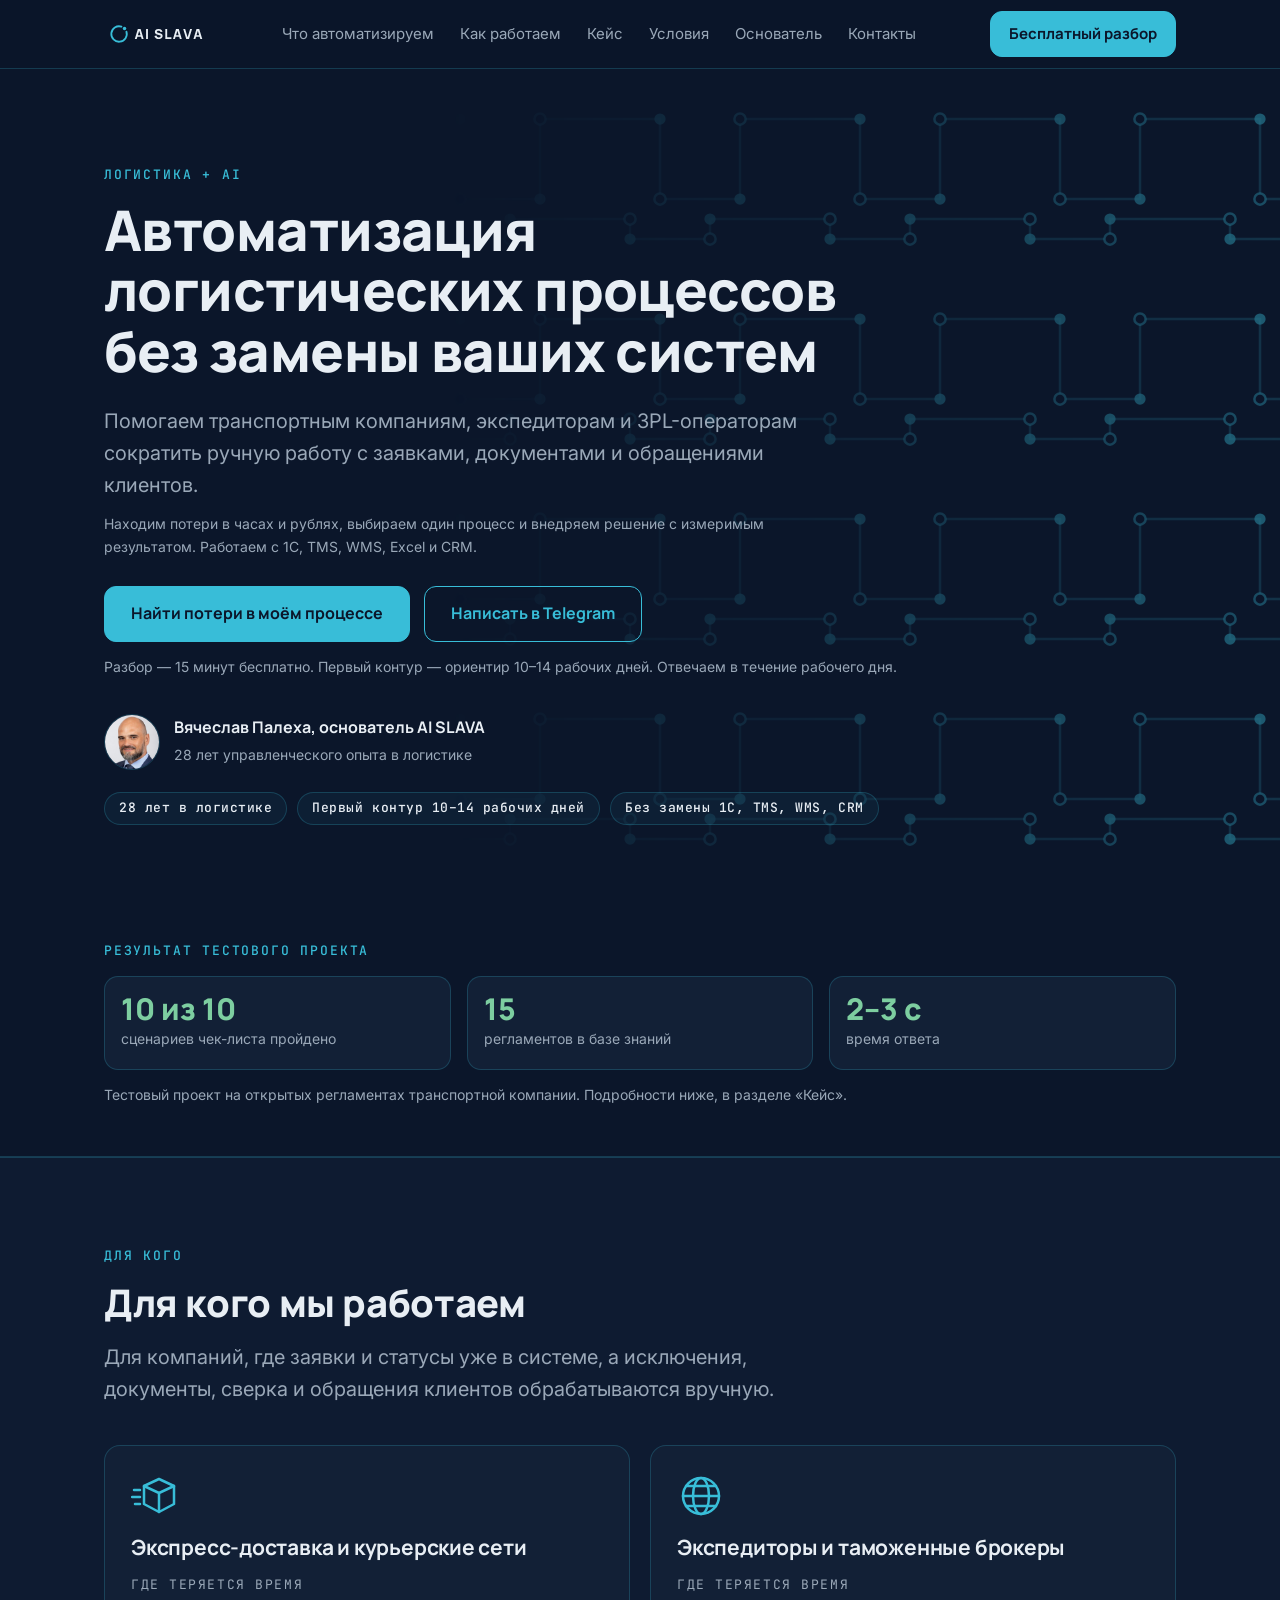
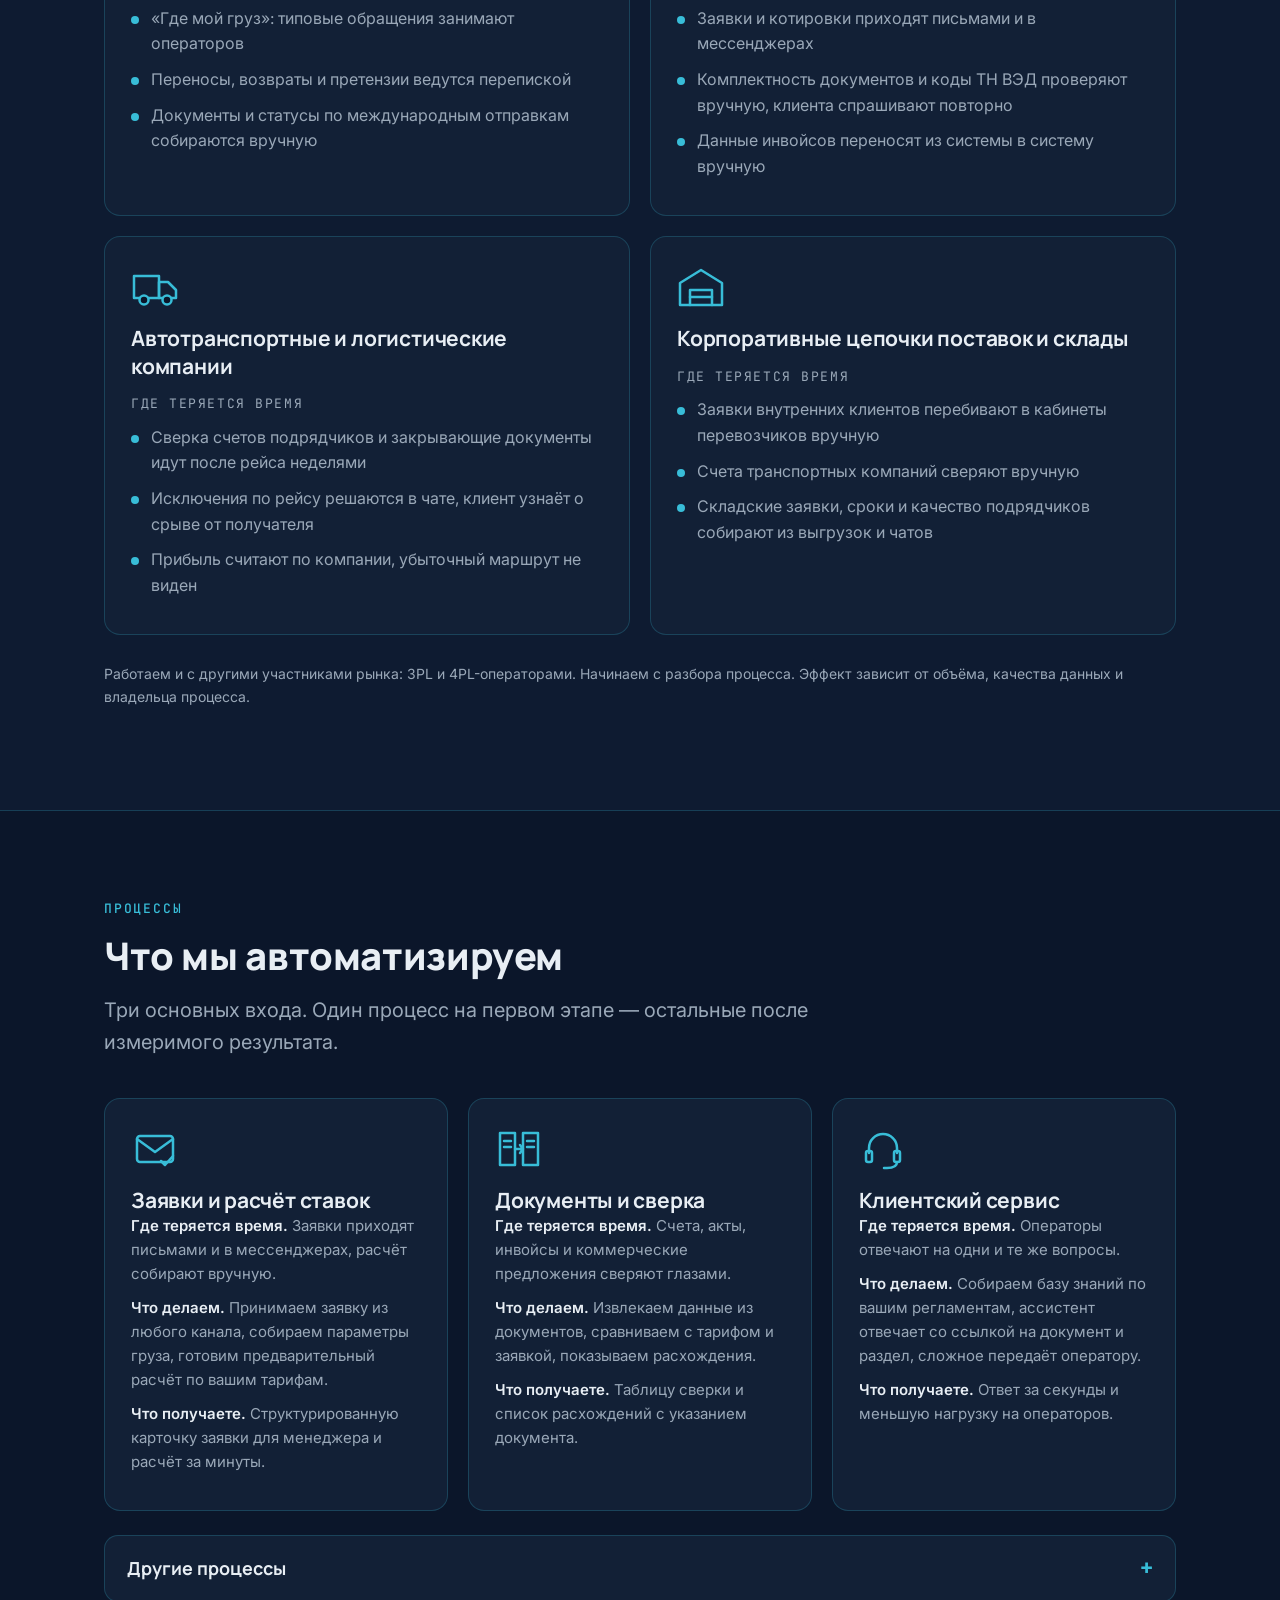
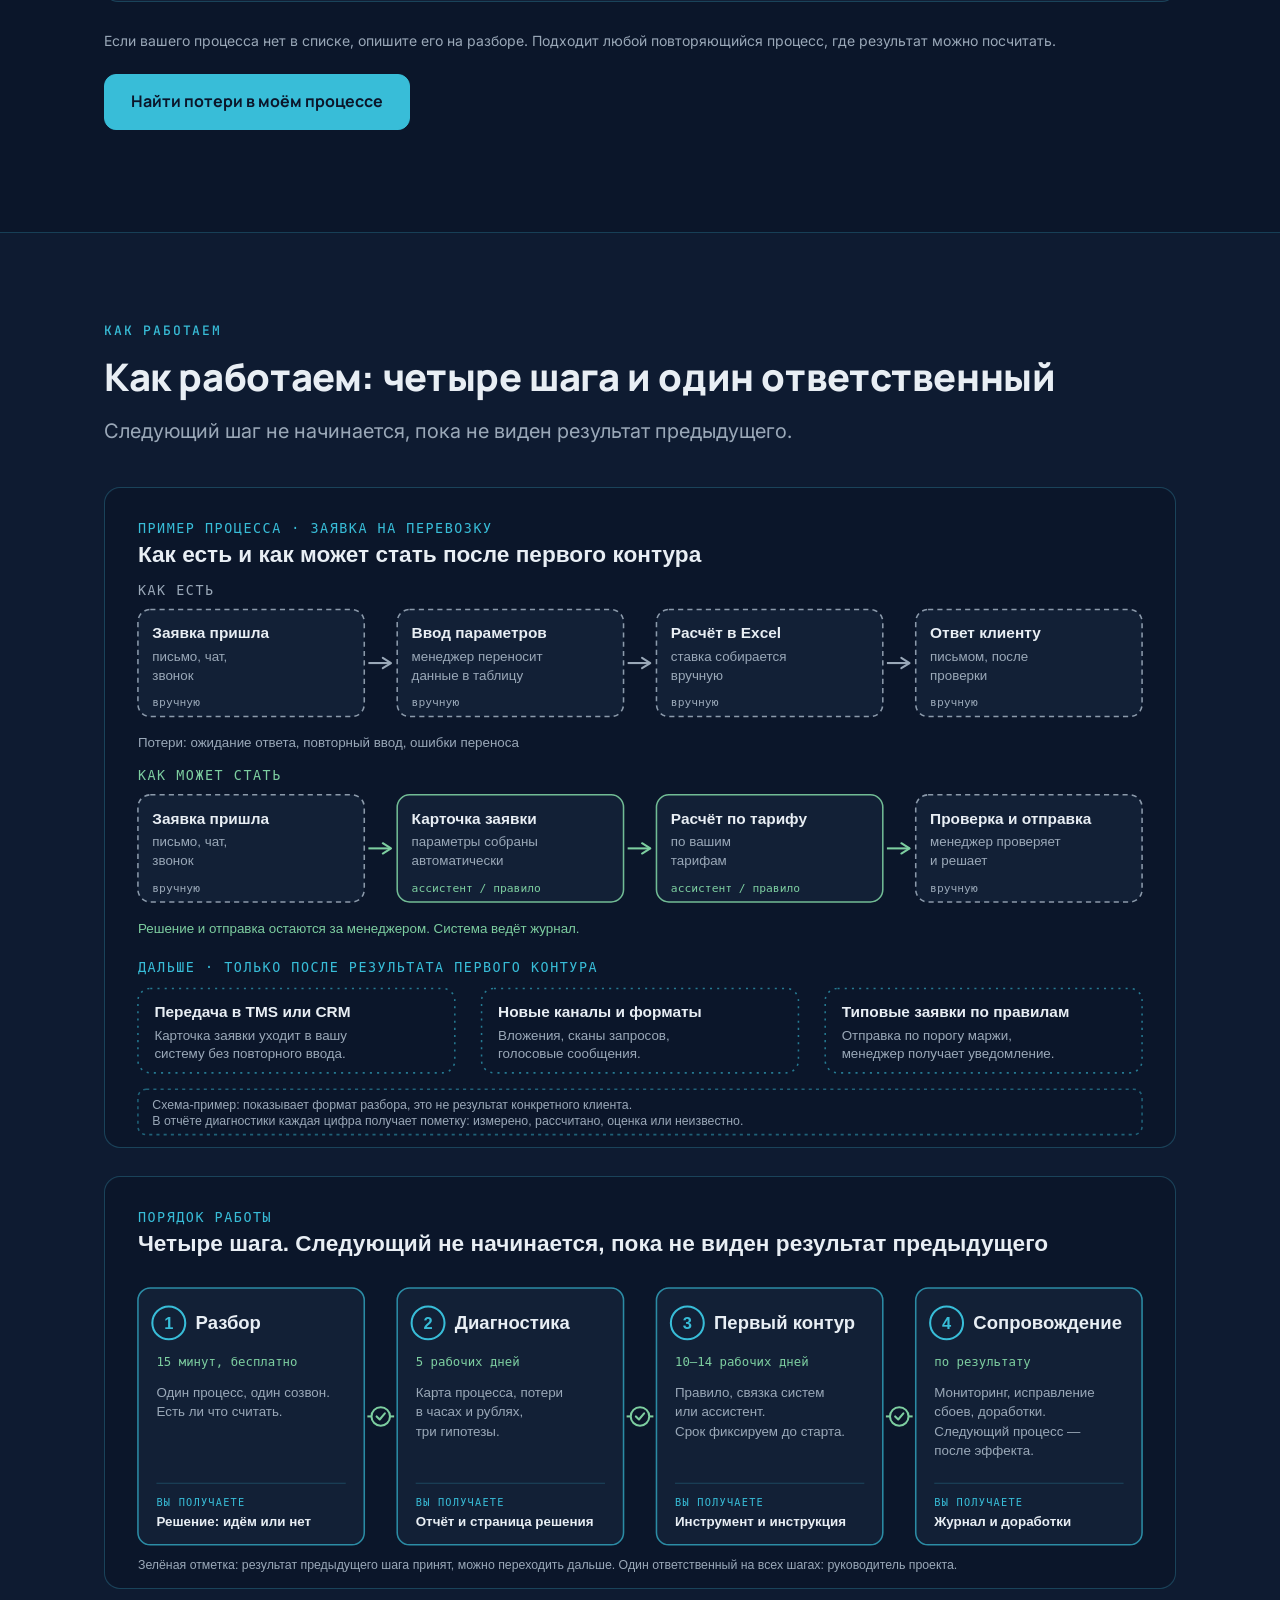
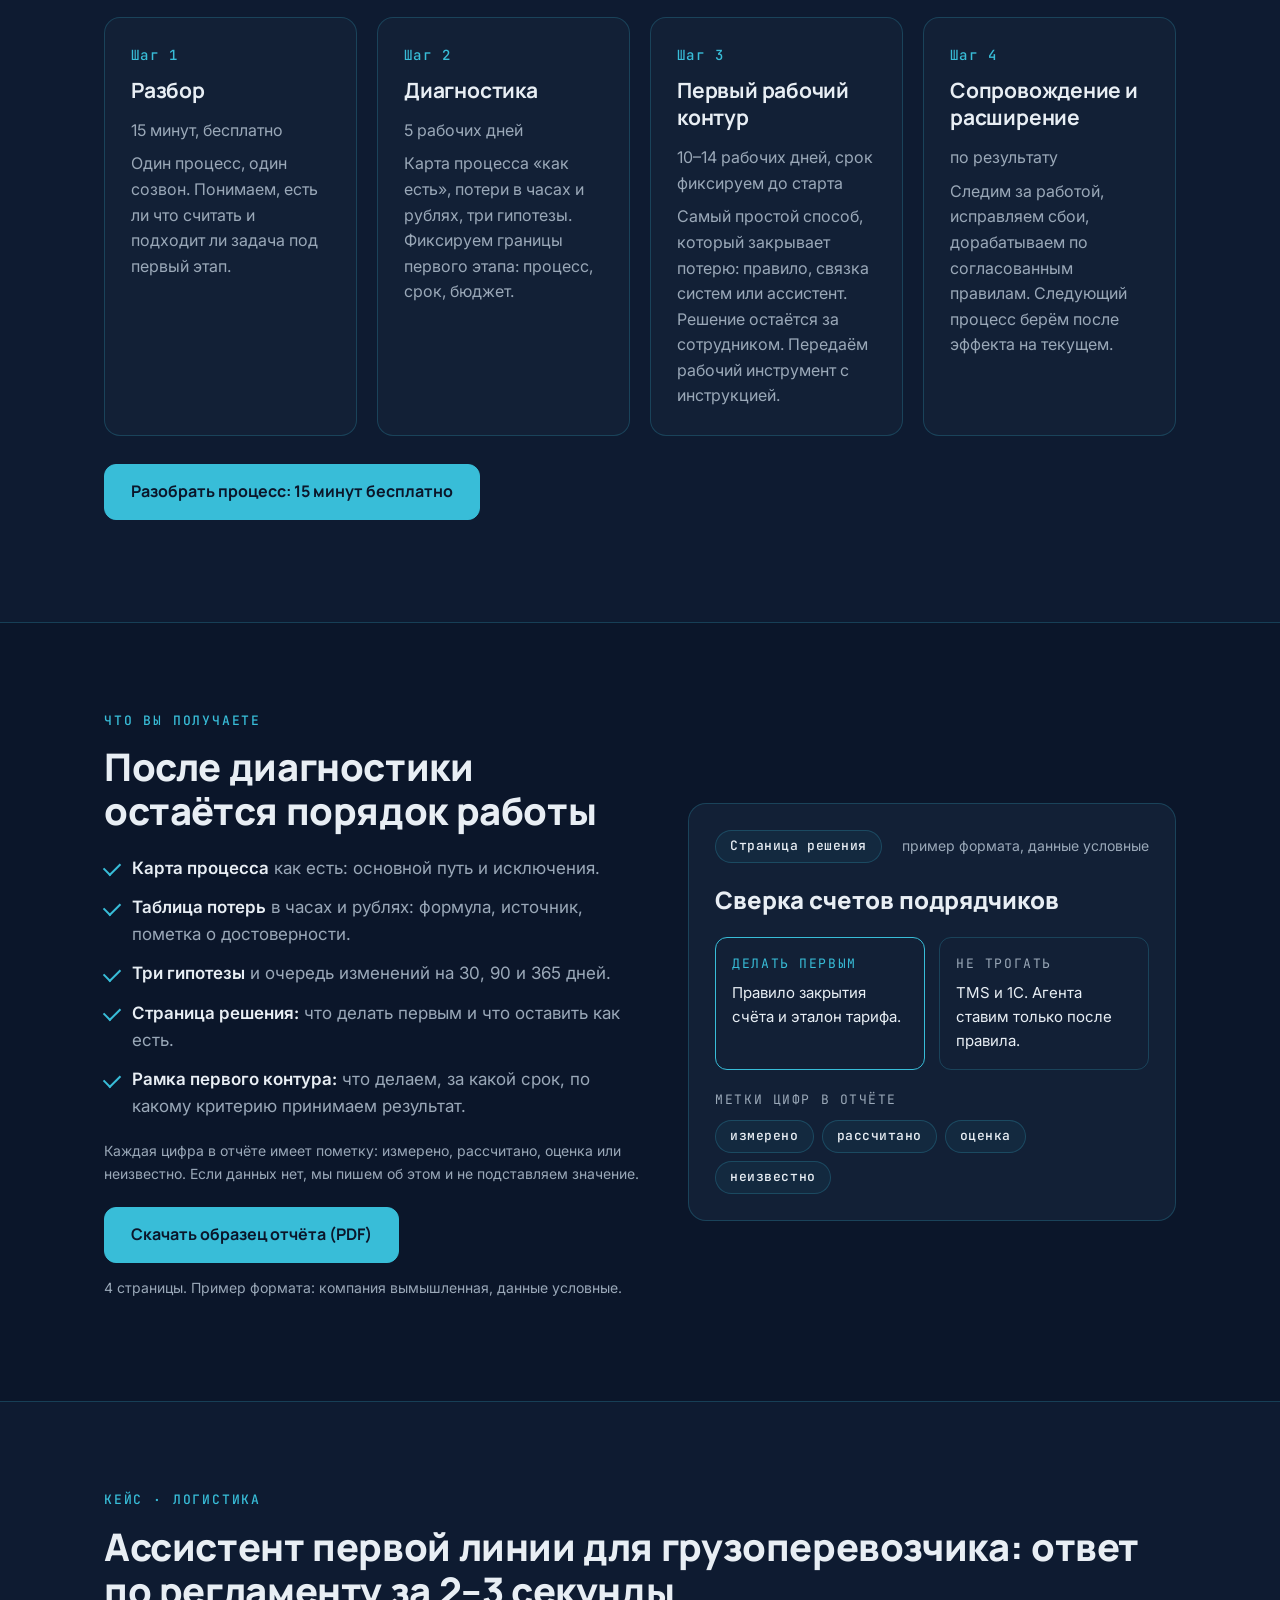
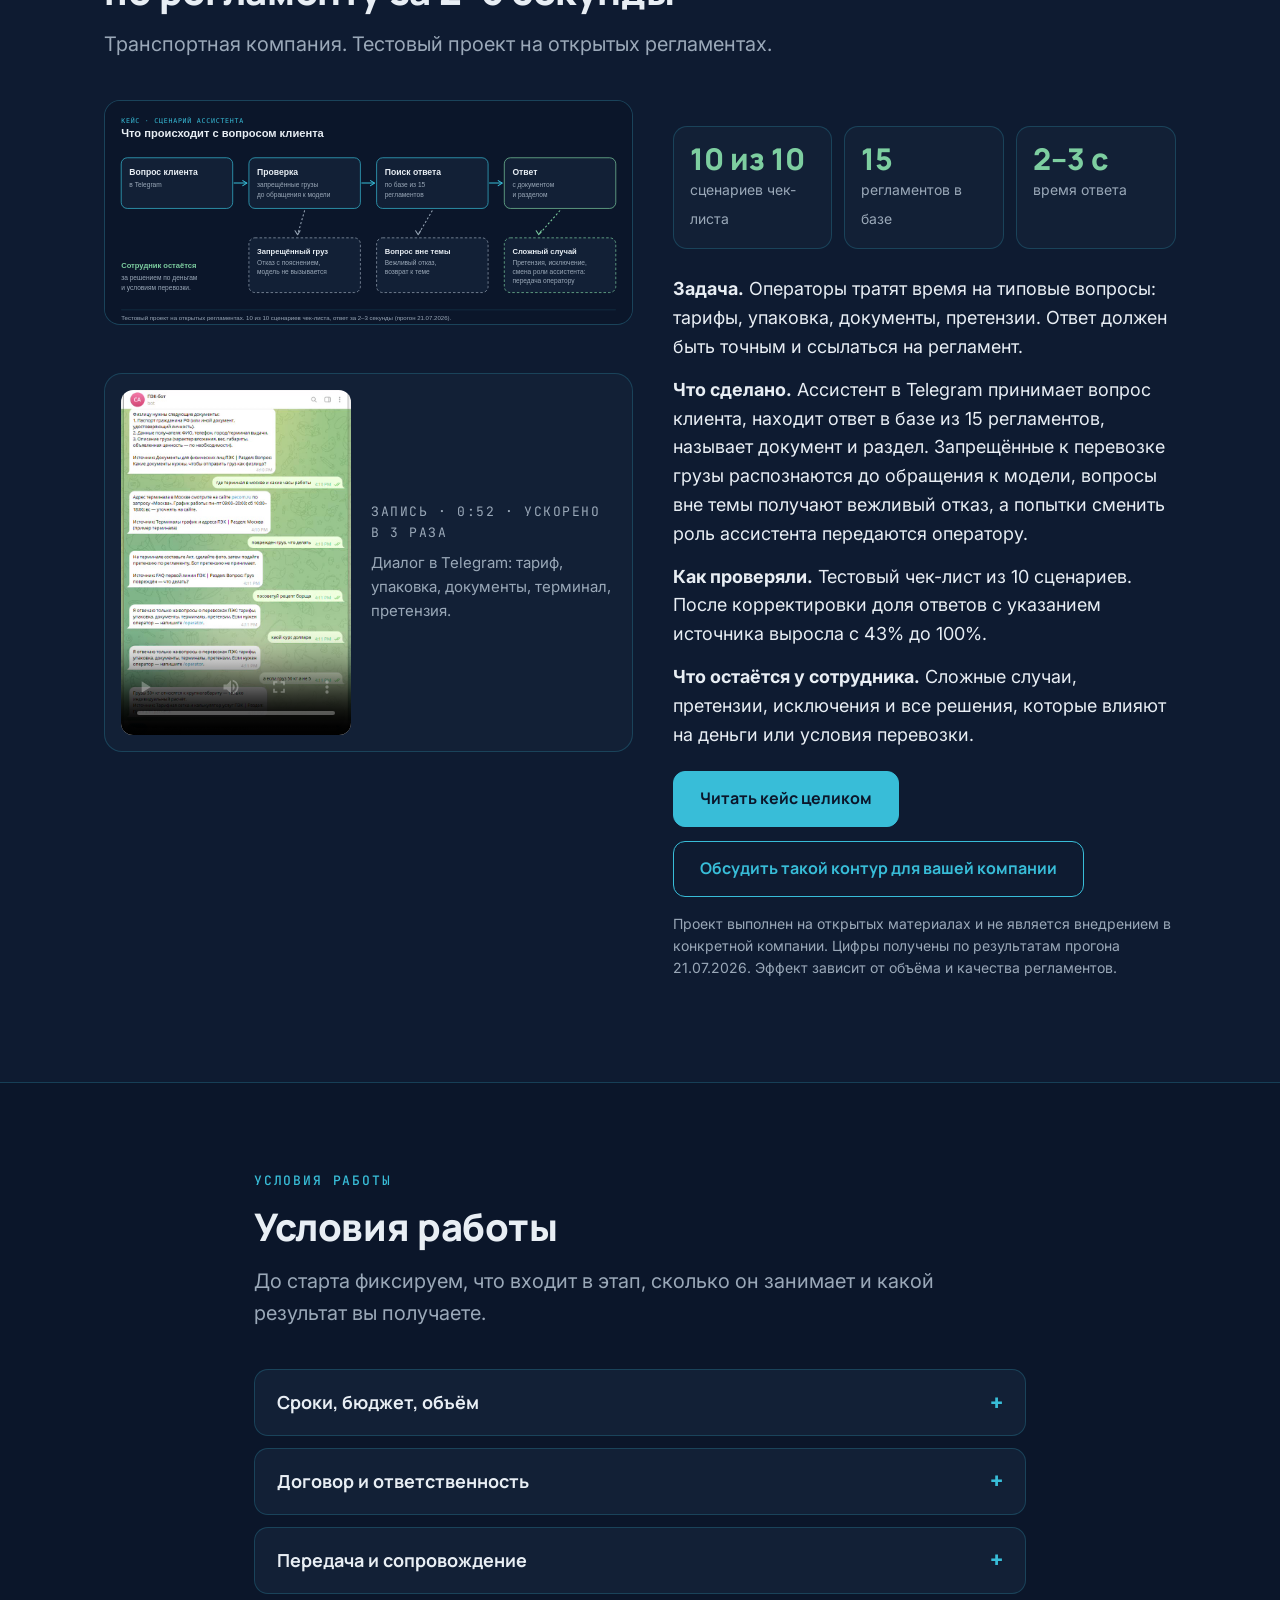
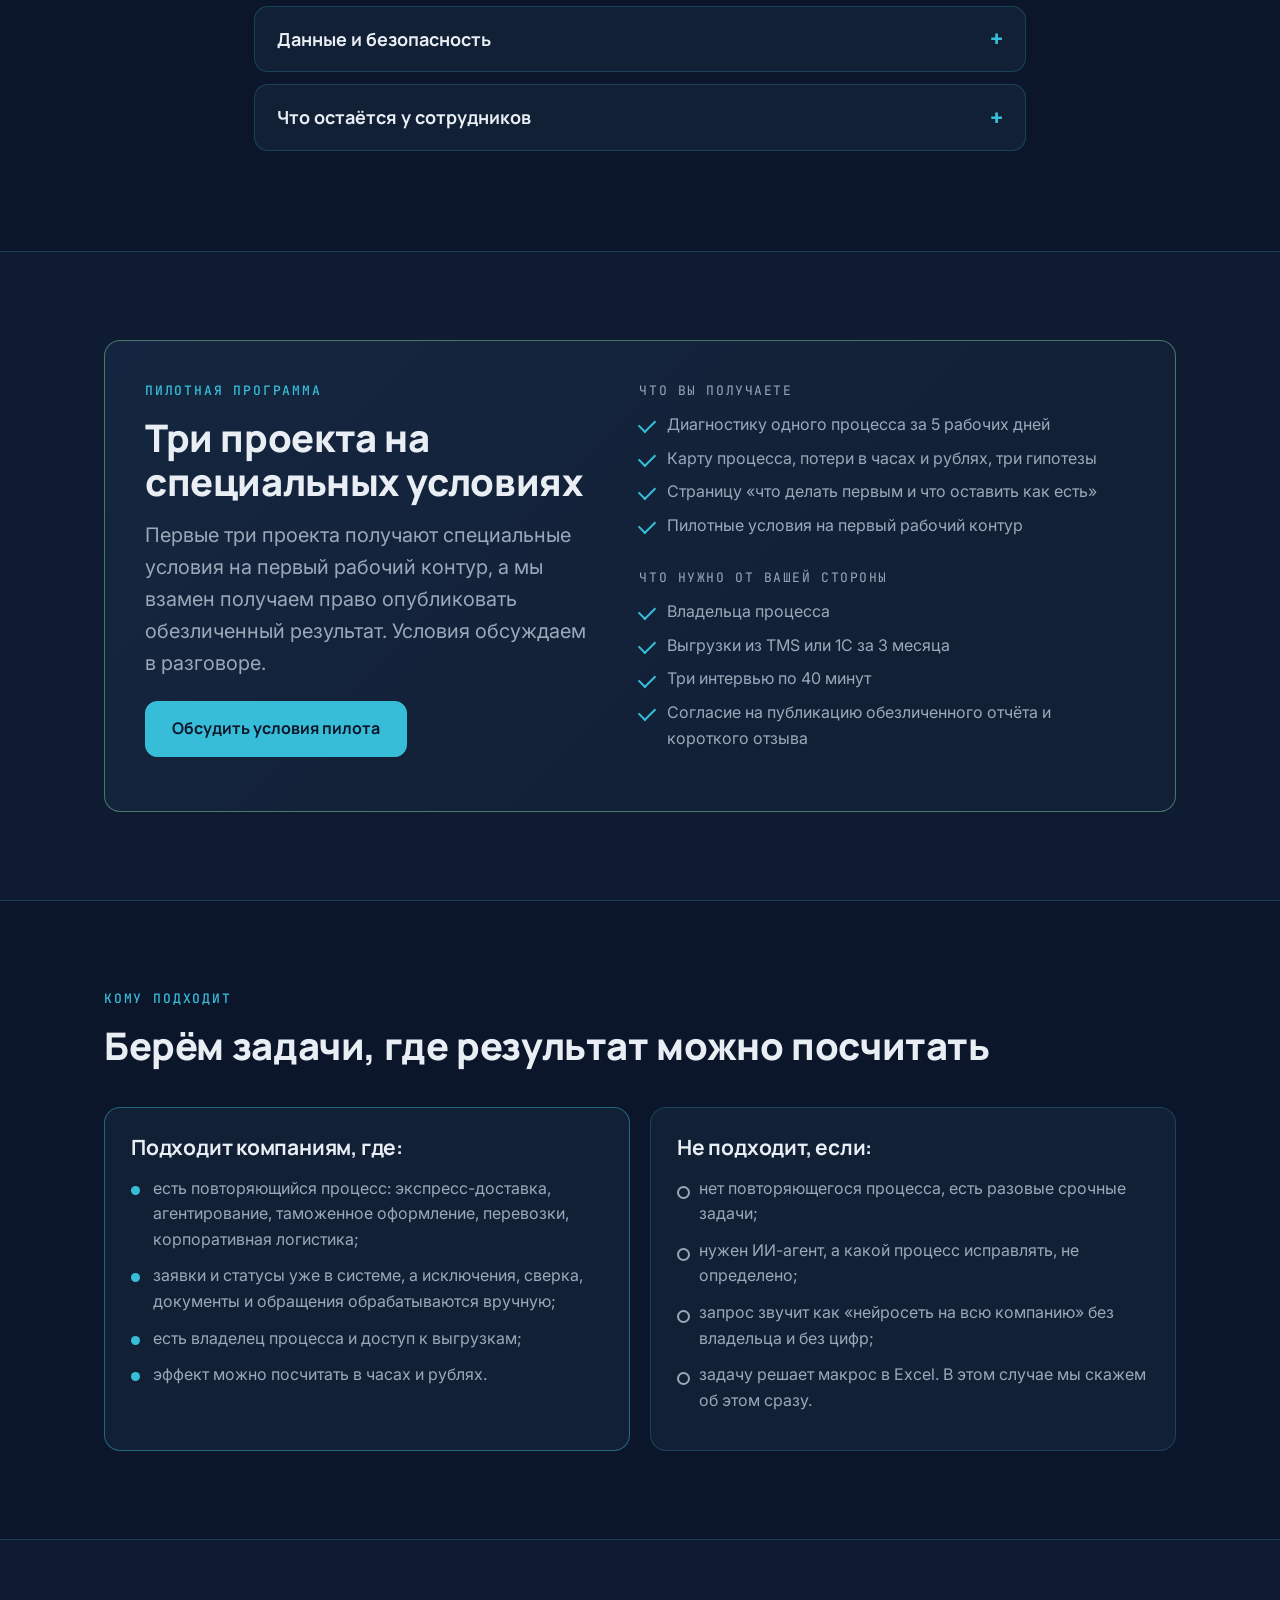
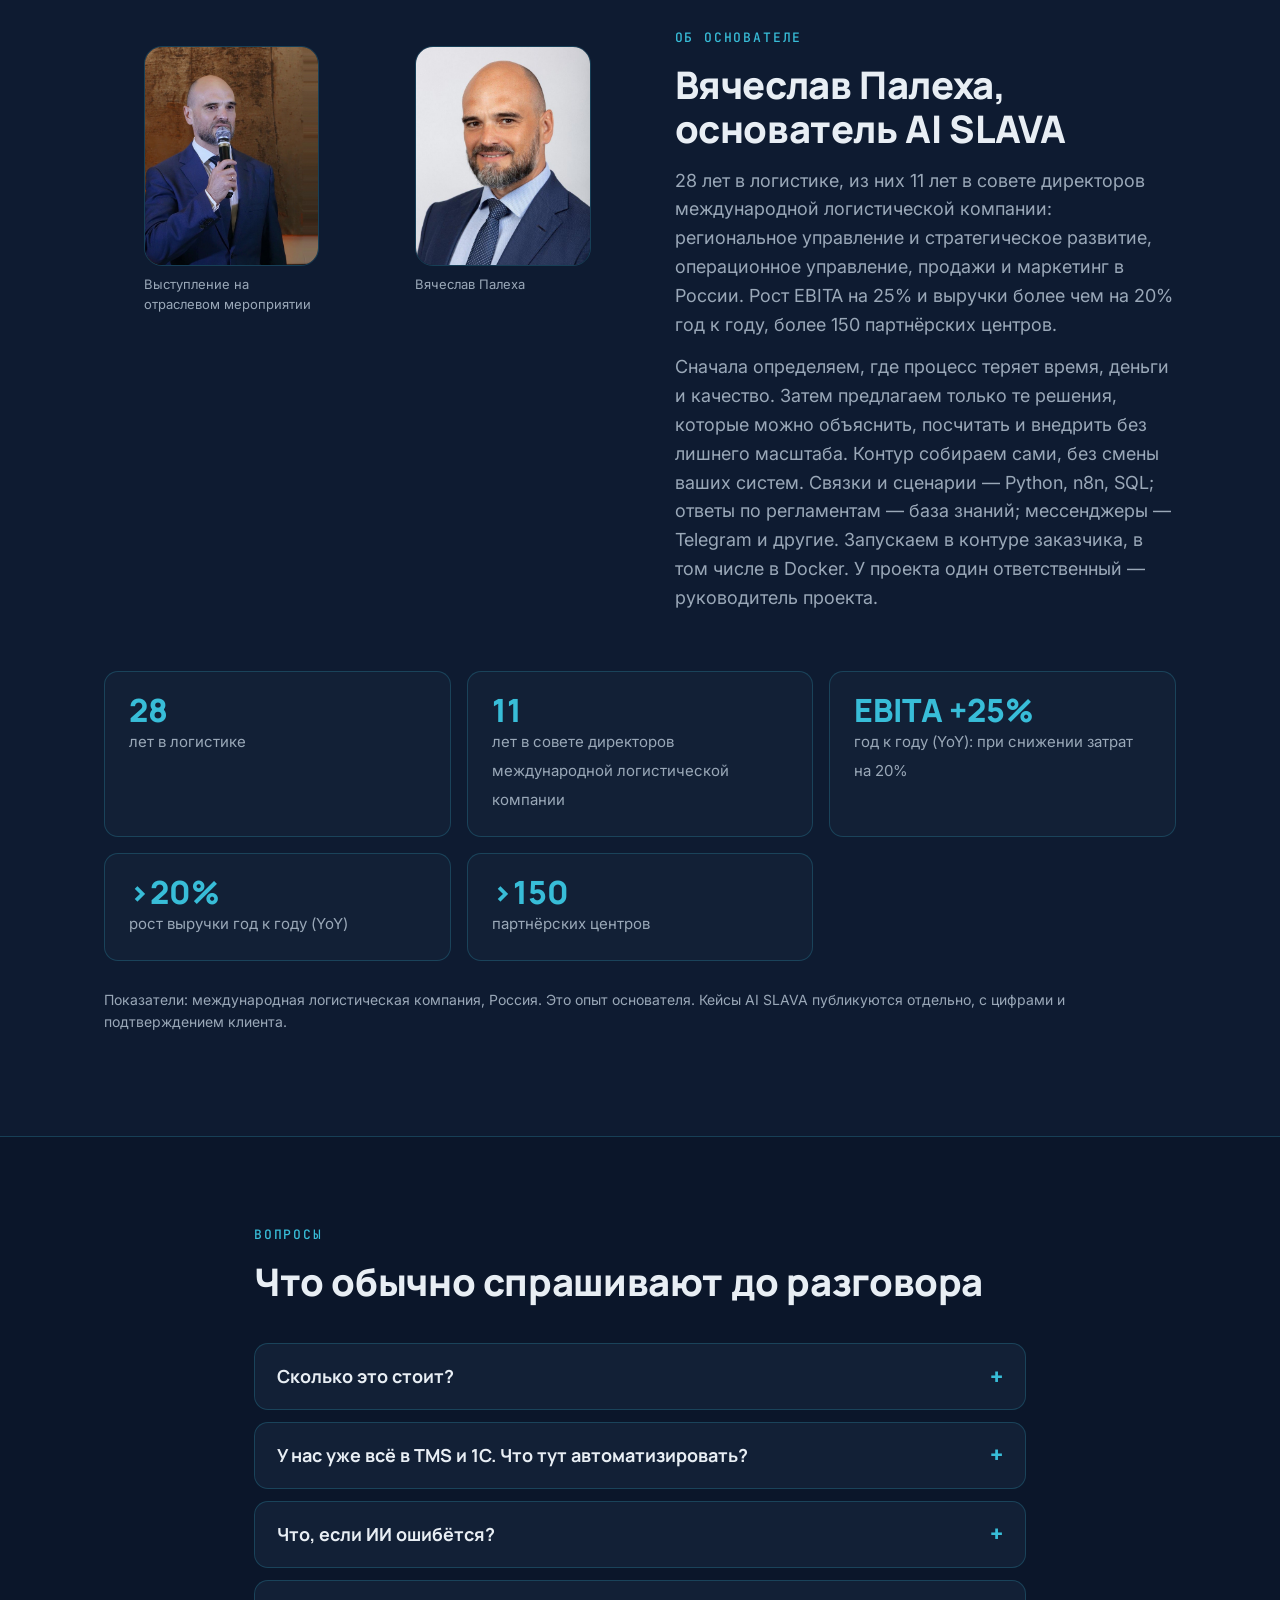
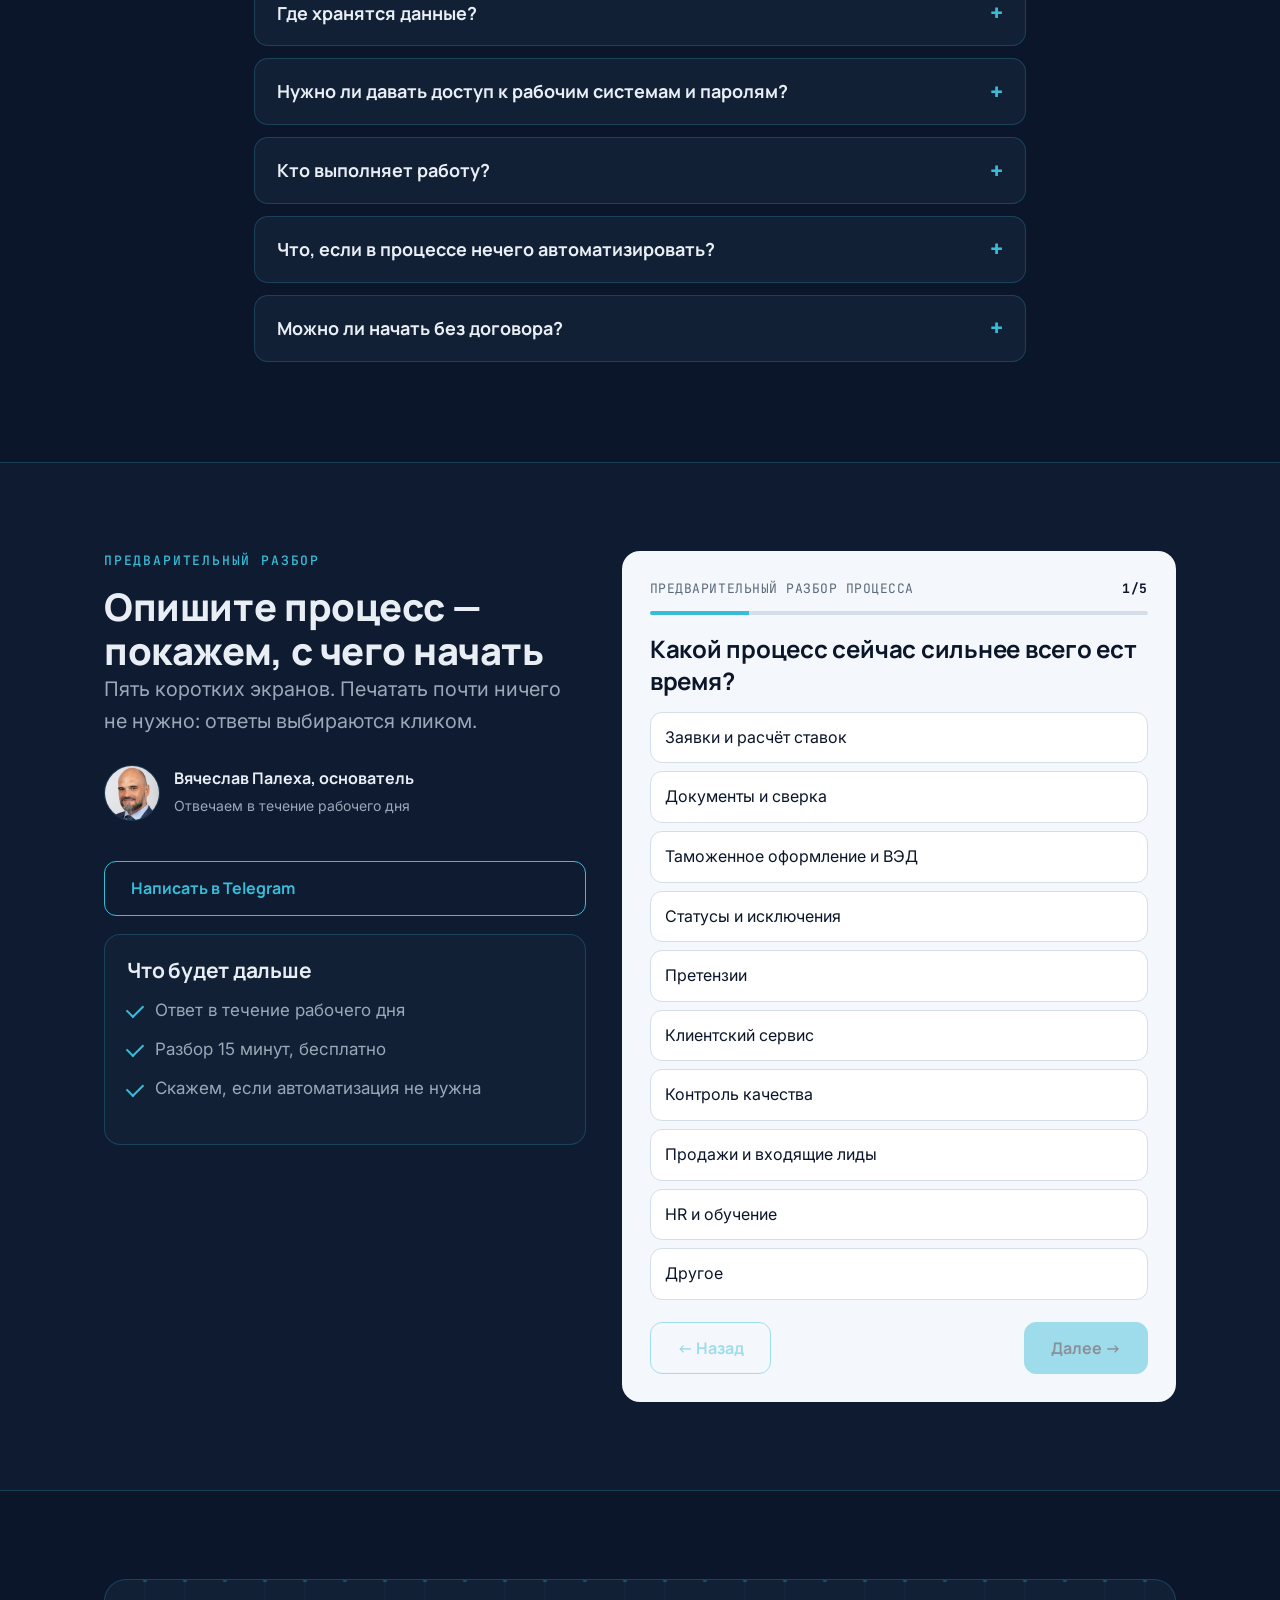
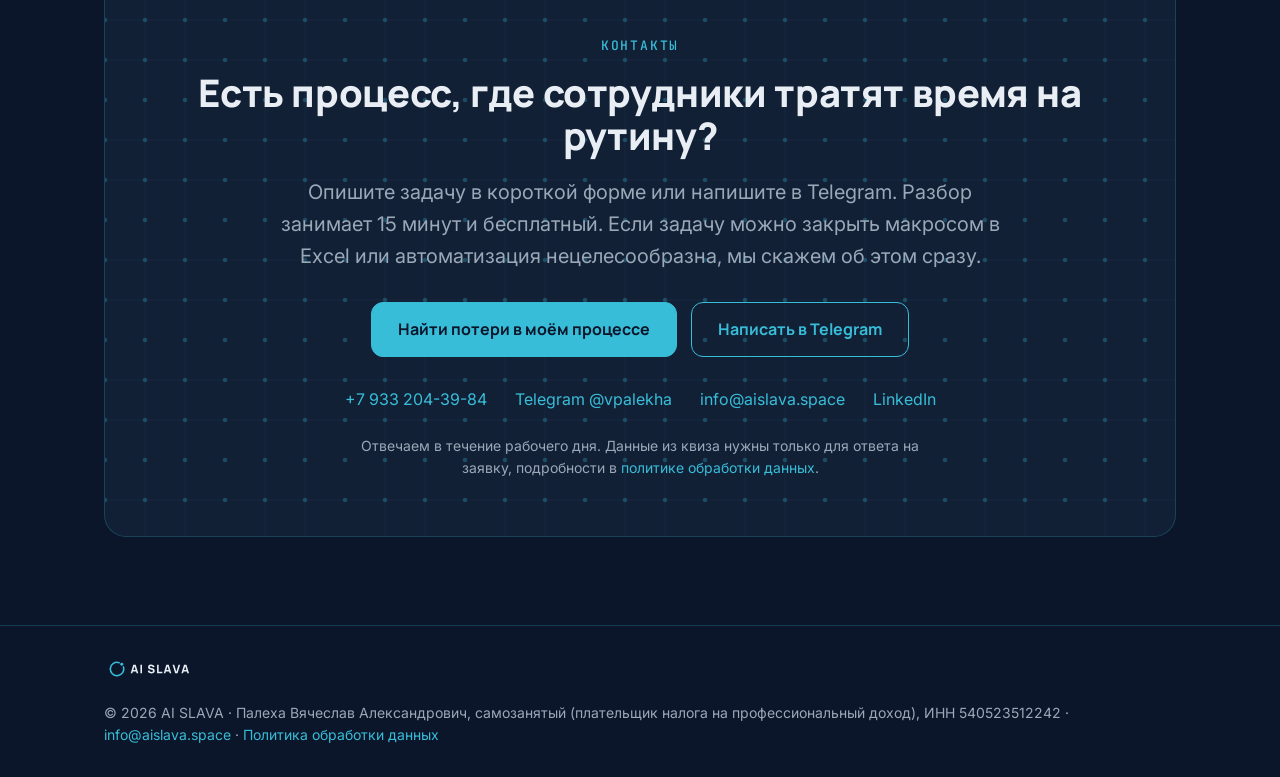
==== commit 03cf11e2: "Switch Metrika to counter 114189851 under the site owner account." ====
--- a/index.html
+++ b/index.html
@@ -1,4 +1,4 @@
-<!DOCTYPE html>
+﻿<!DOCTYPE html>
 <html lang="ru">
 <head>
   <meta charset="utf-8">
@@ -598,6 +598,6 @@
 
 <script src="site.js" defer></script>
 <script src="quiz.js" defer></script>
-<noscript><div><img src="https://mc.yandex.ru/watch/114165039" style="position:absolute;left:-9999px" alt=""></div></noscript>
+<noscript><div><img src="https://mc.yandex.ru/watch/114189851" style="position:absolute;left:-9999px" alt=""></div></noscript>
 </body>
 </html>
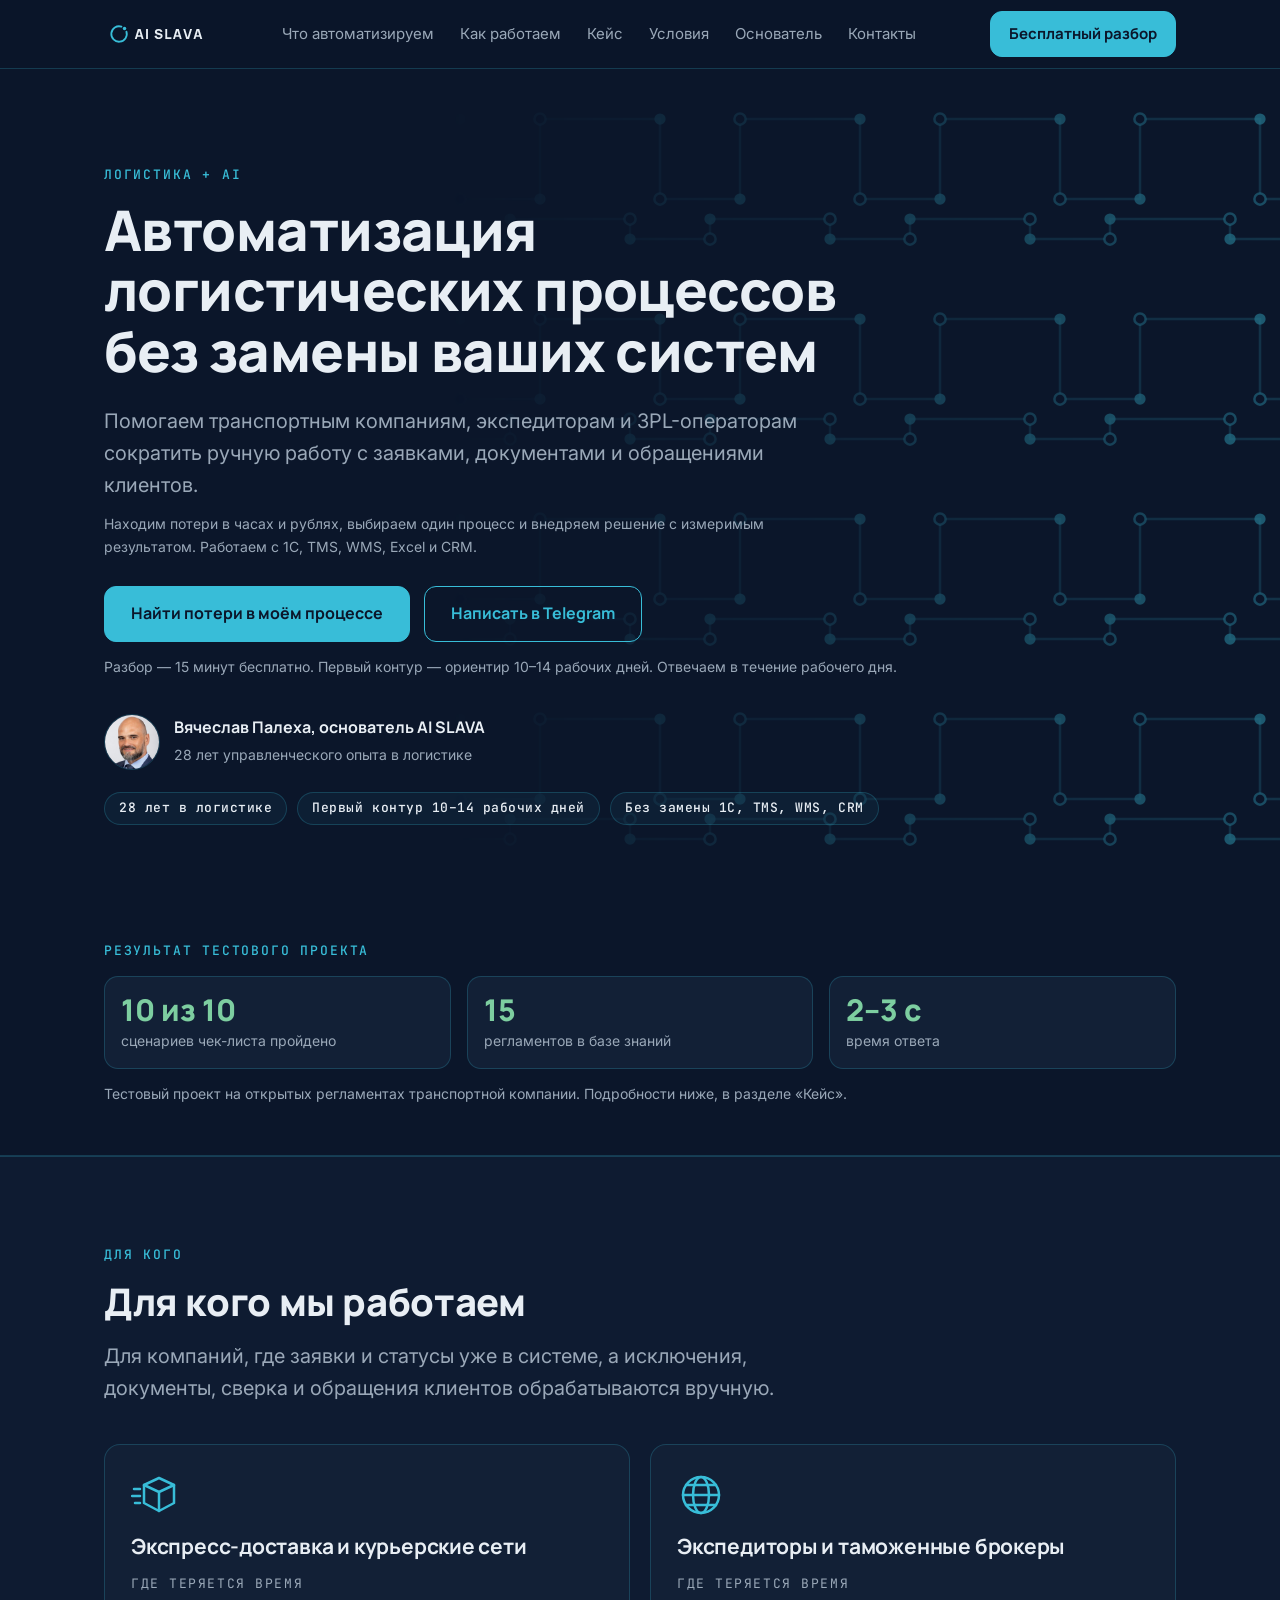
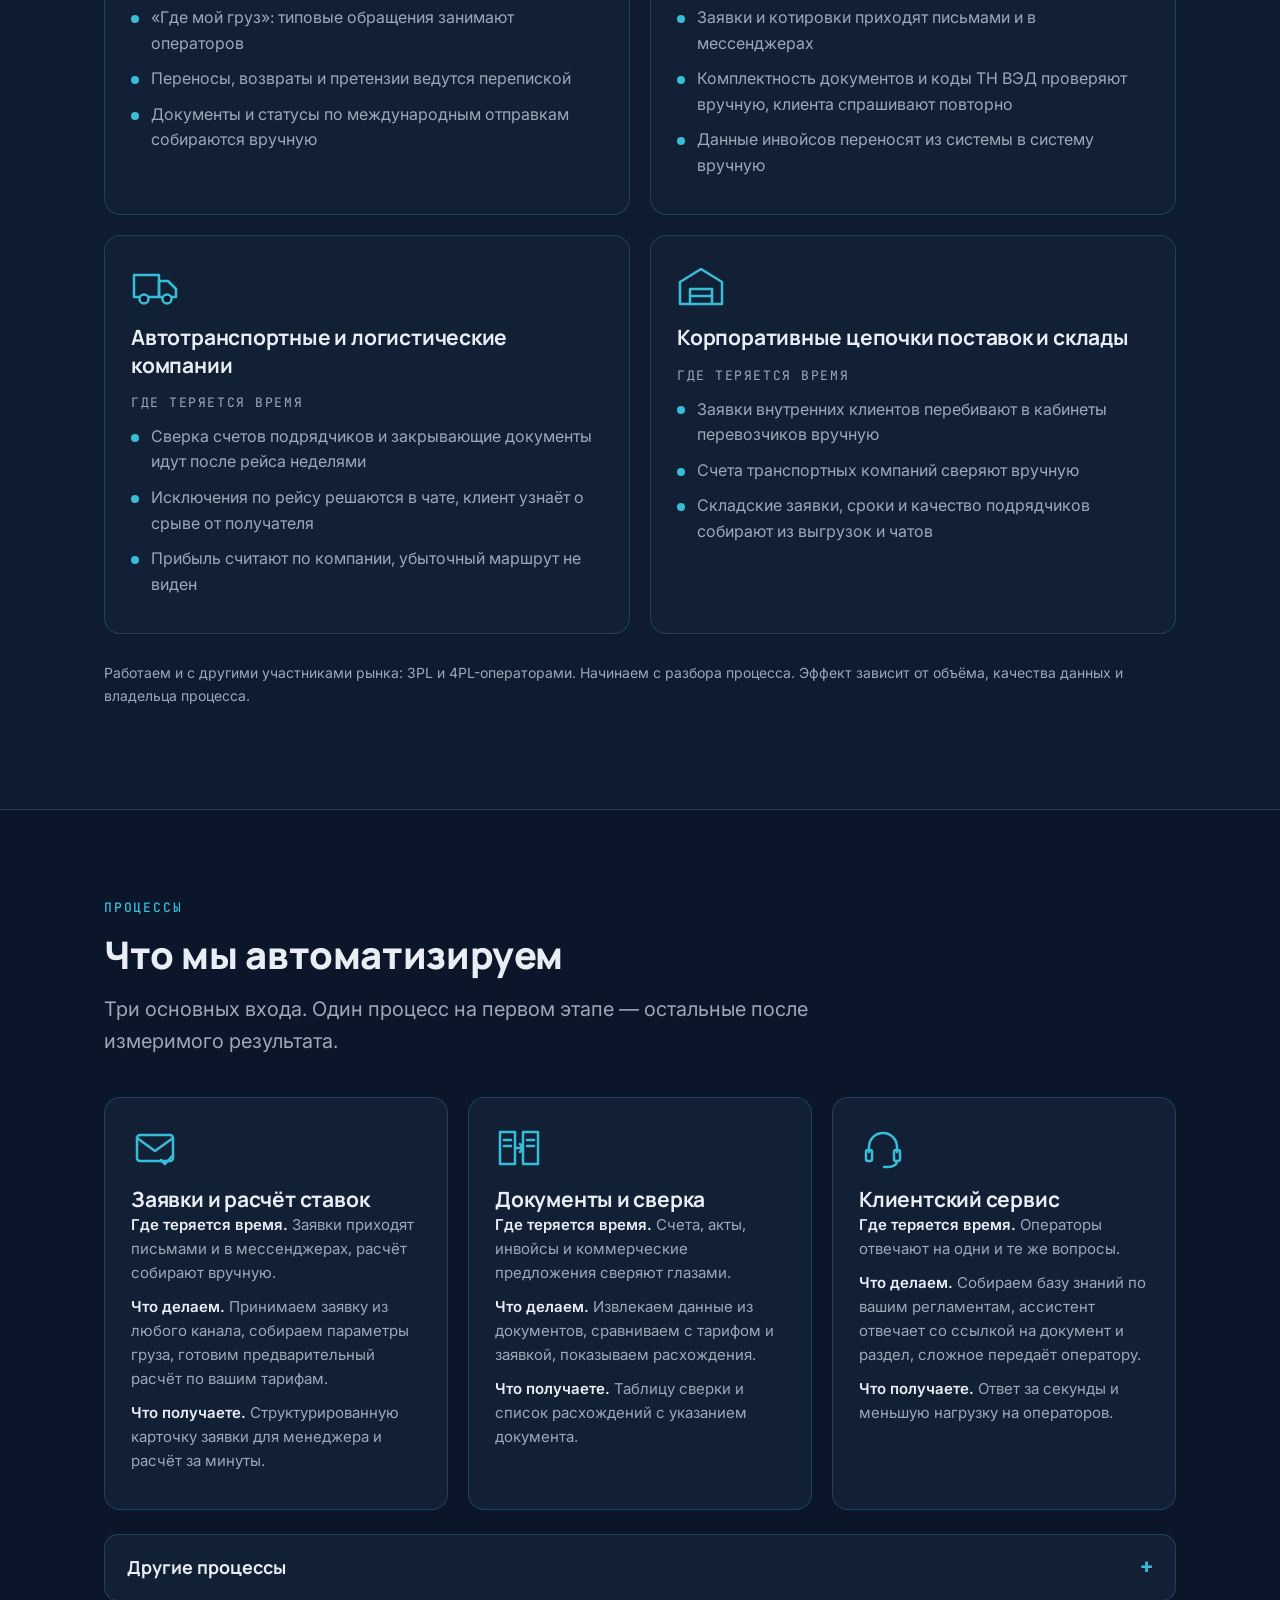
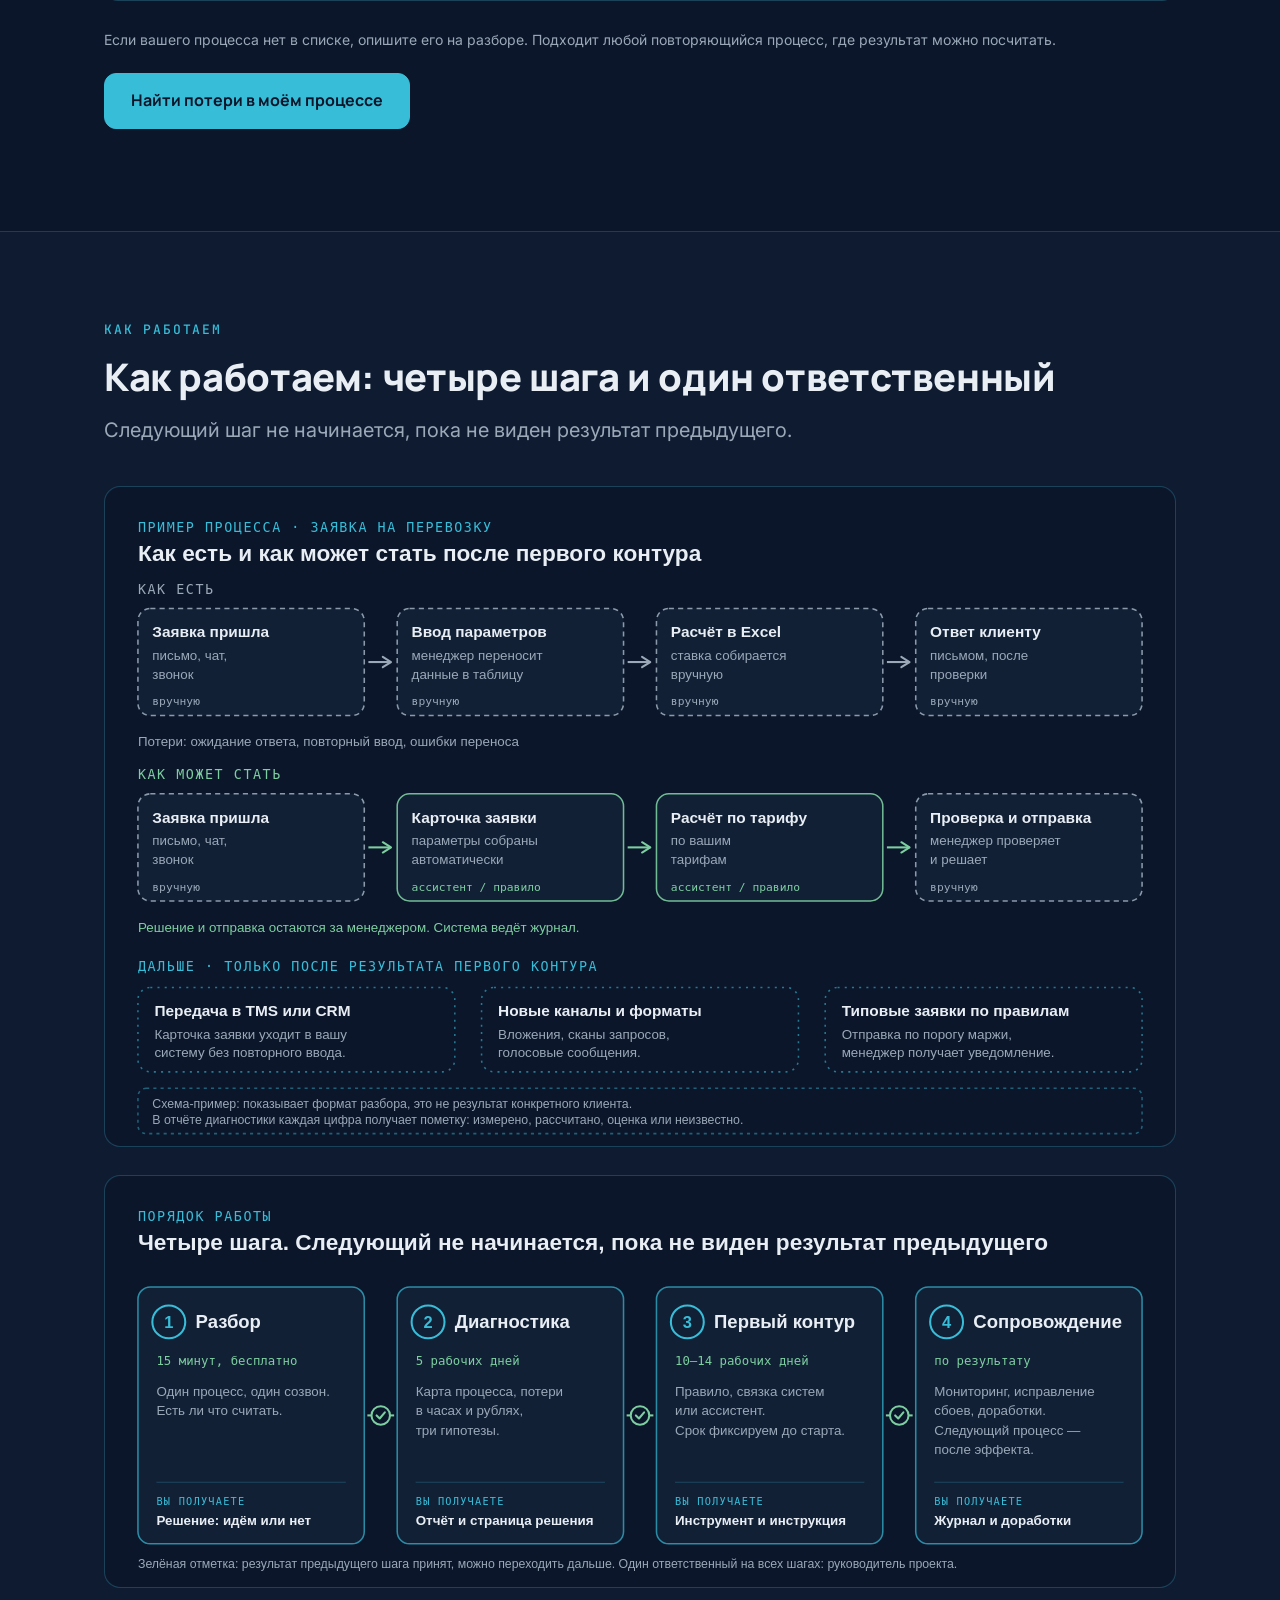
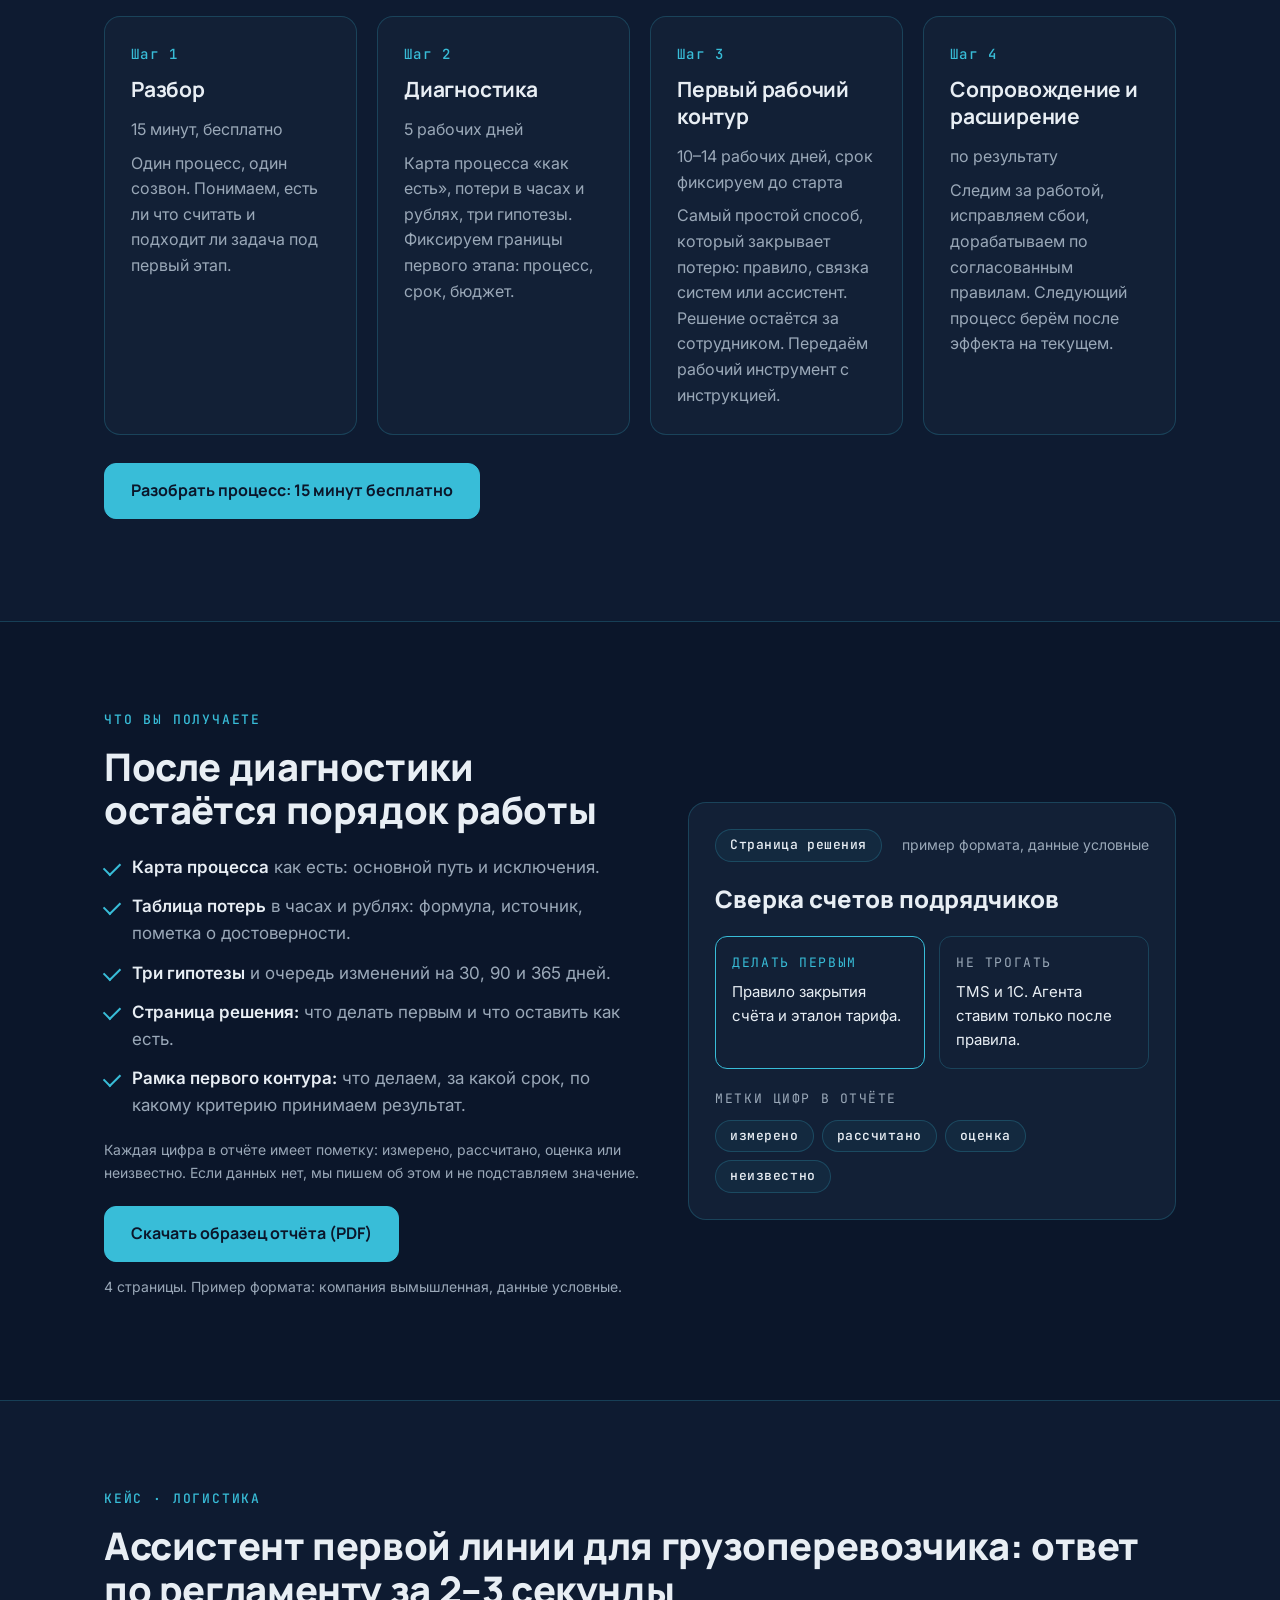
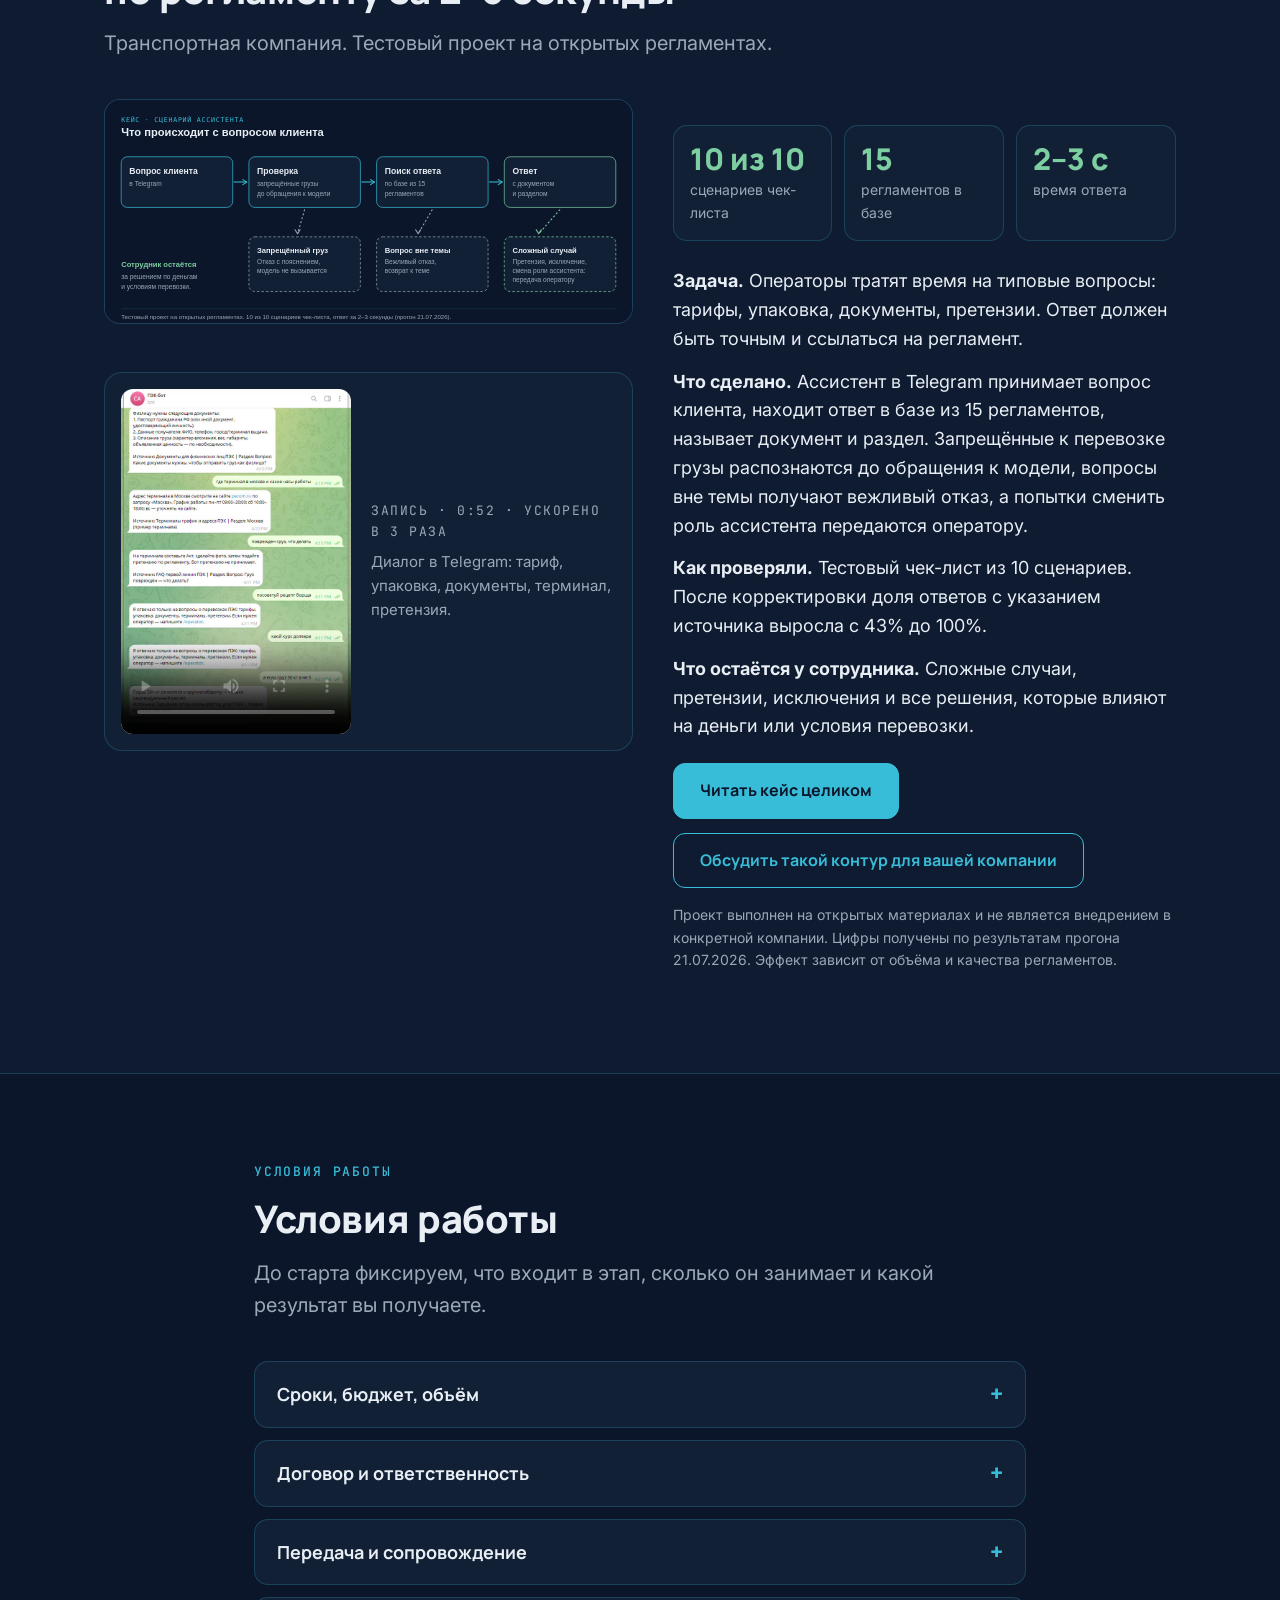
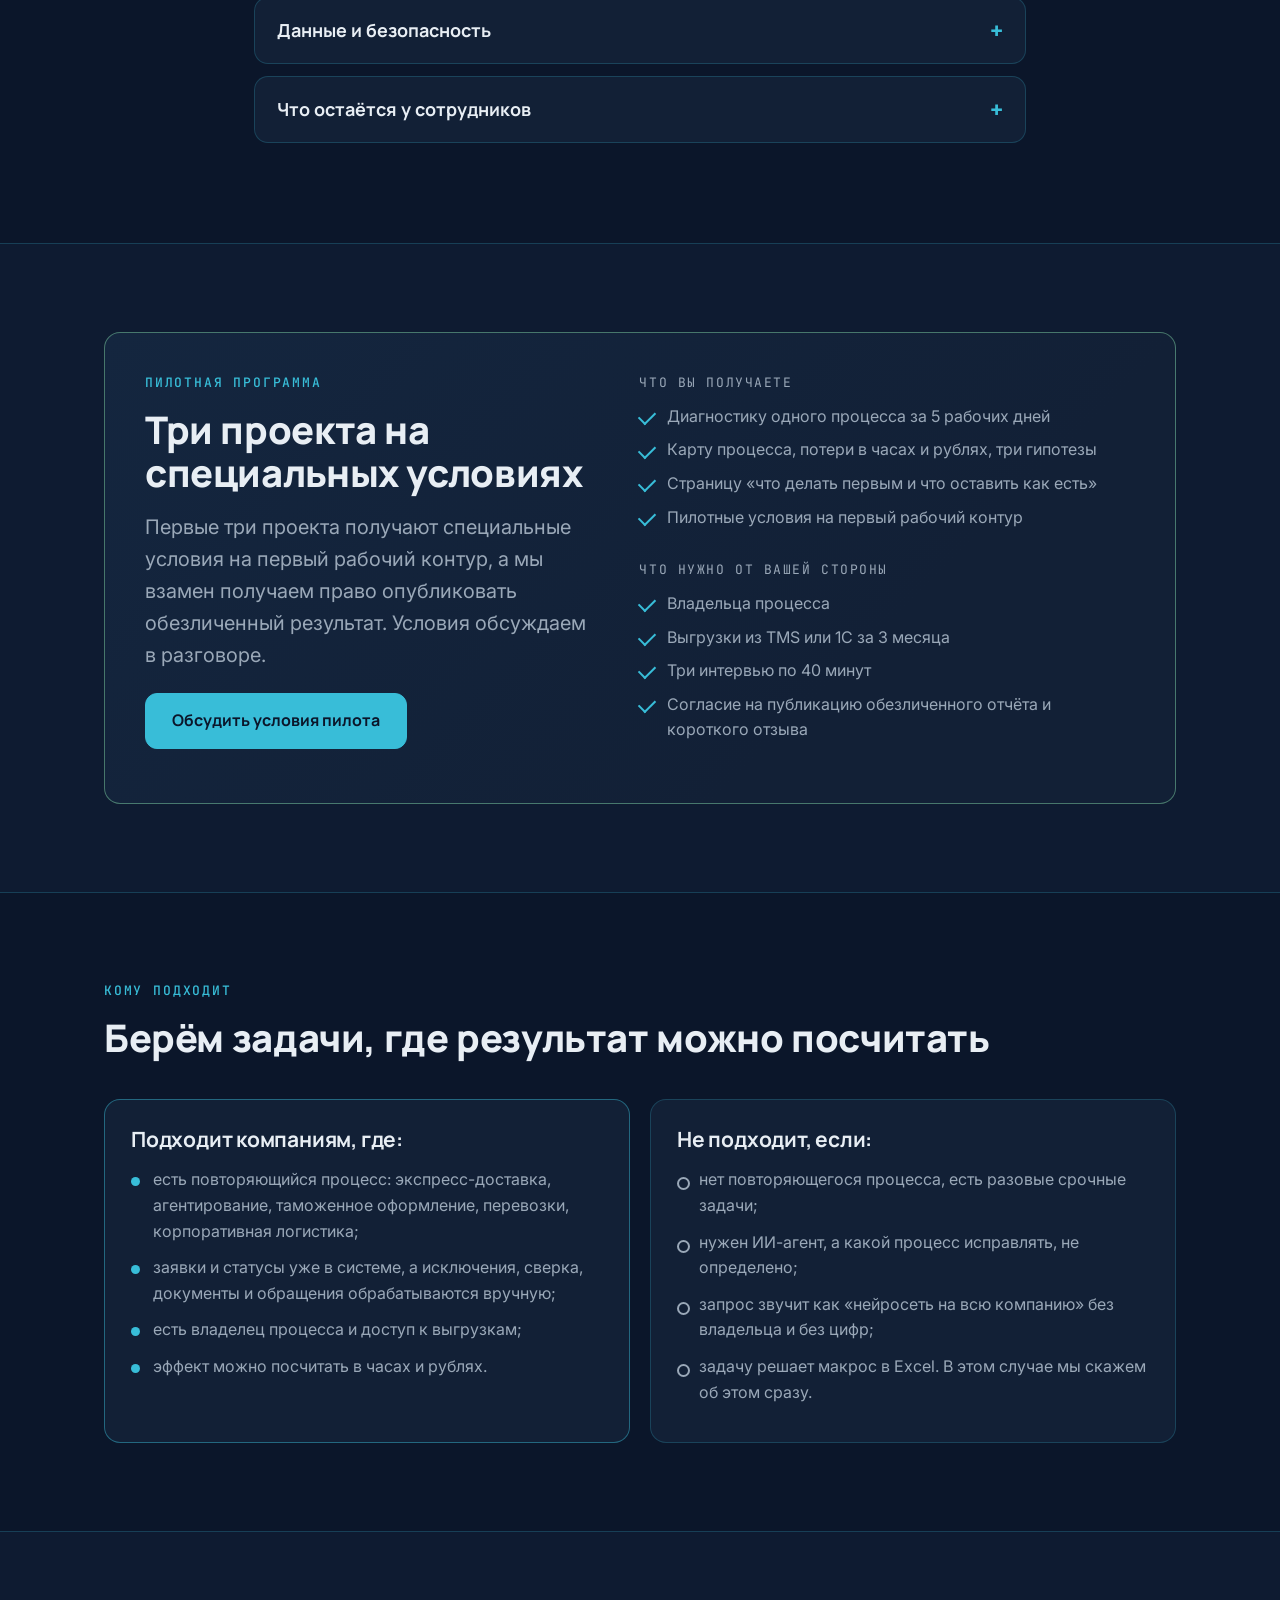
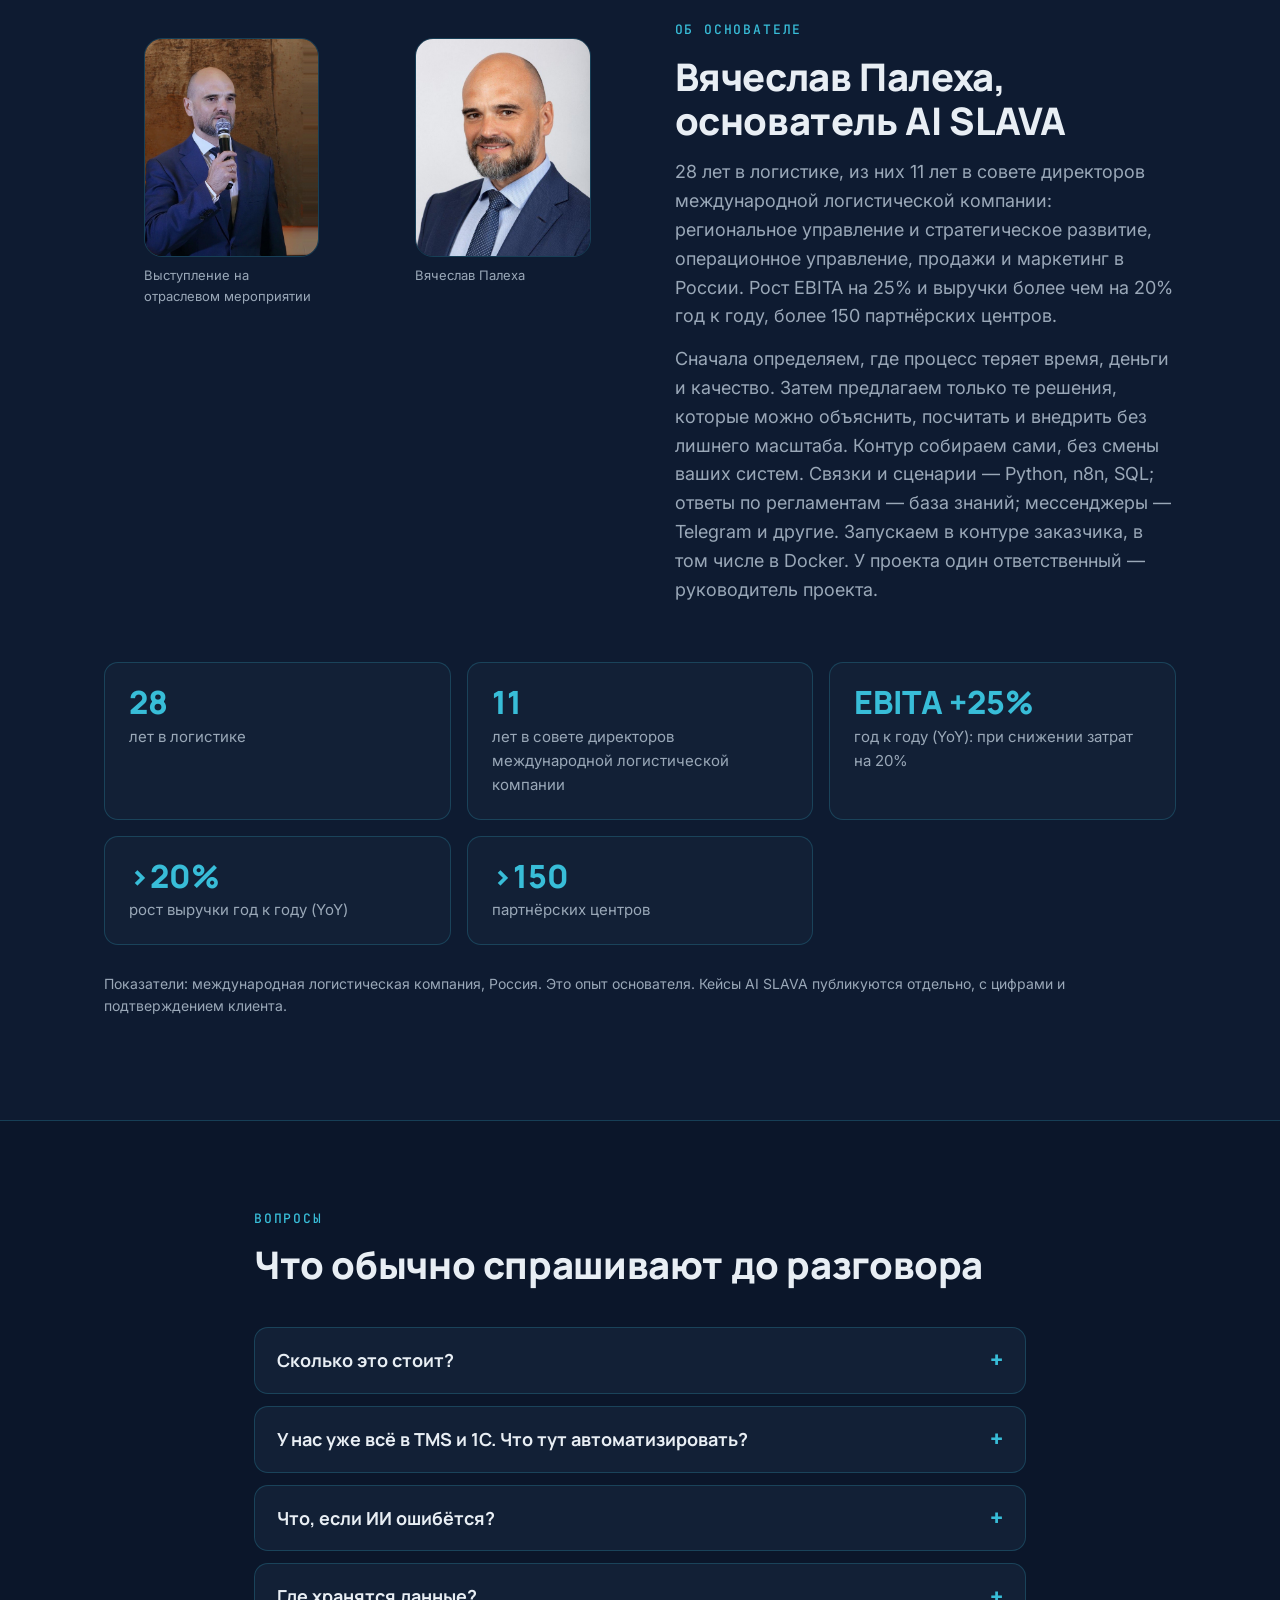
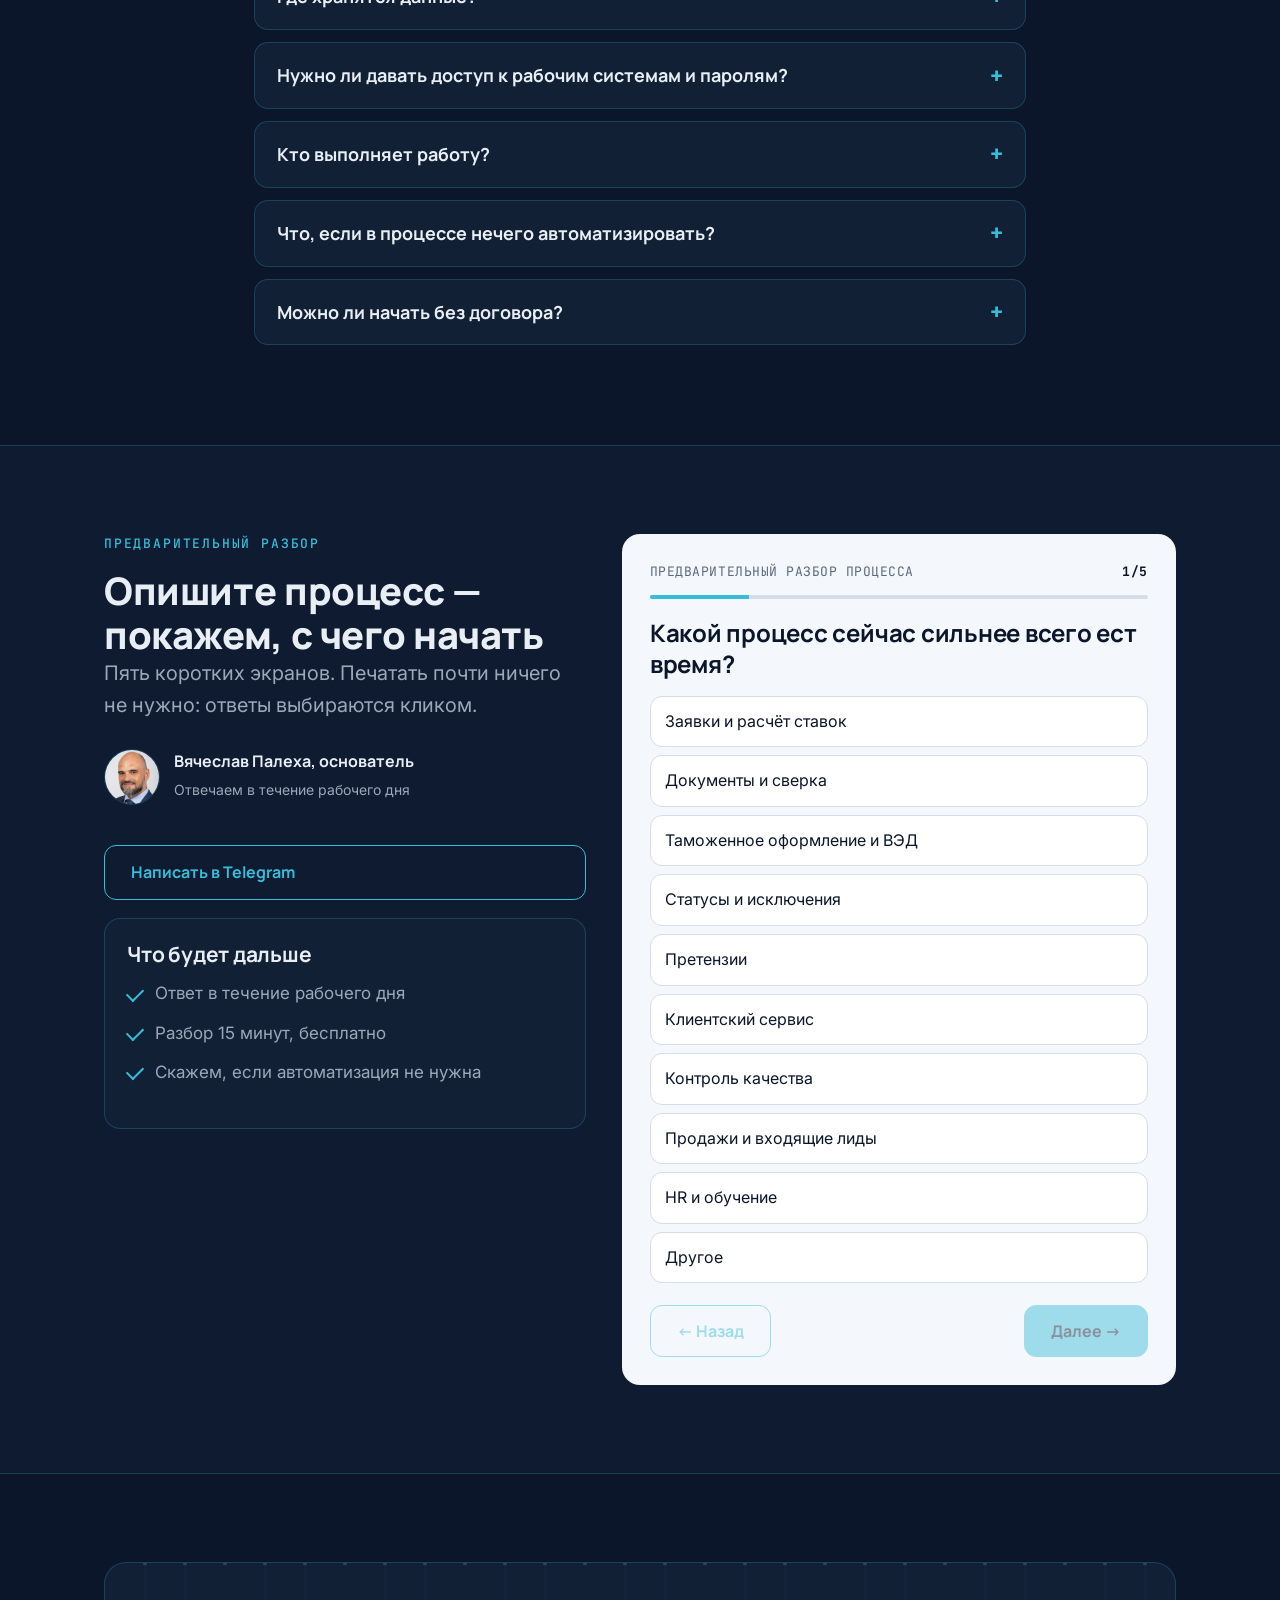
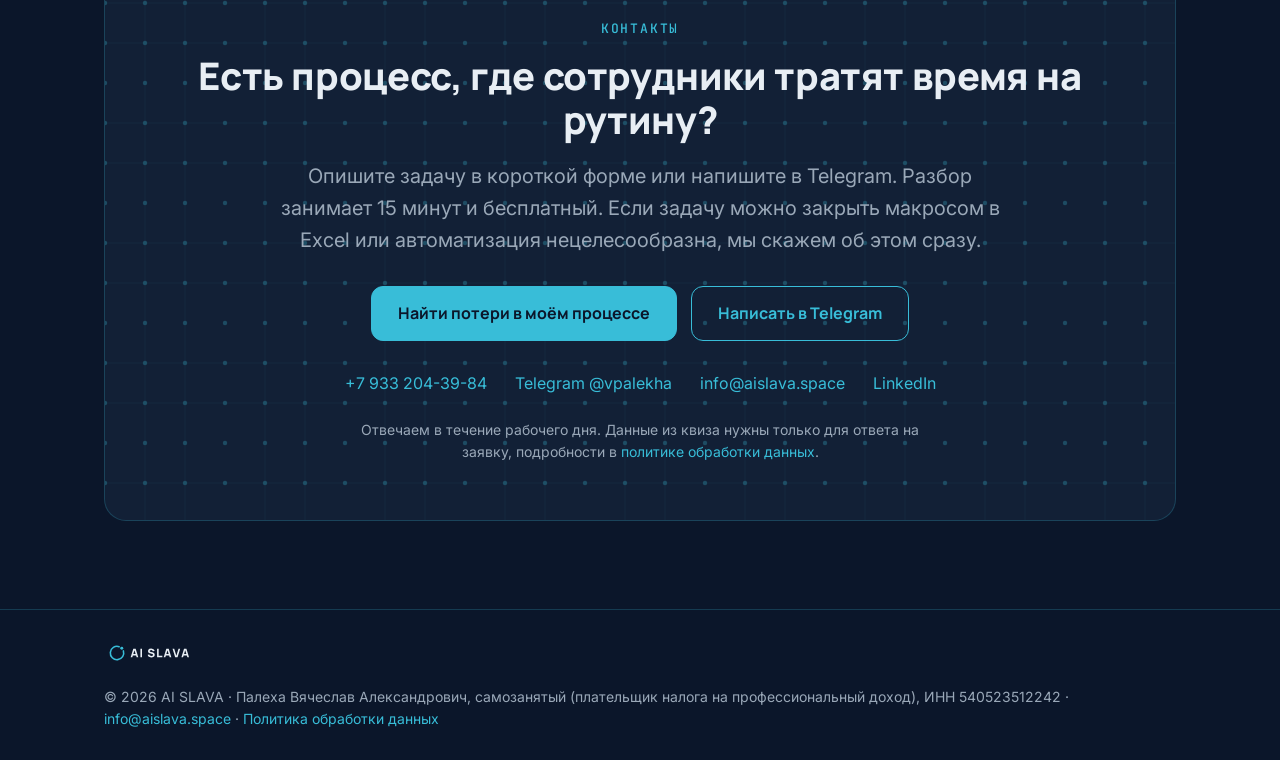
==== commit 4a4d2cf2: "Replace ambiguous 'otkat' wording in the human-control block. Co-authored-by: Cursor <cursoragent@cu" ====
--- a/index.html
+++ b/index.html
@@ -398,7 +398,7 @@
       </details>
       <details class="acc">
         <summary>Что остаётся у сотрудников</summary>
-        <p>Юридически значимые действия (ставка клиенту, претензия, платёж, допуск водителя) выполняет человек. ИИ готовит черновик, система ведёт журнал, у действий есть возможность отката.</p>
+        <p>Юридически значимые действия (ставка клиенту, претензия, платёж, допуск водителя) выполняет человек. ИИ готовит черновик, система ведёт журнал, действие можно отозвать до исполнения.</p>
       </details>
     </div>
   </section>
--- a/styles.css
+++ b/styles.css
@@ -120,9 +120,9 @@
 .demo video { width: 100%; aspect-ratio: 2 / 3; border-radius: 12px; background: var(--navy); object-fit: cover; }
 .demo-text p { margin: 8px 0 0; font-size: 15px; color: var(--slate); }
 .case-stats { display: grid; grid-template-columns: repeat(3, 1fr); gap: 12px; margin: 26px 0; }
-.stat { background: var(--panel); border: 1px solid var(--line); border-radius: 14px; padding: 16px 16px; min-width: 0; }
-.stat b { display: block; font-family: var(--head); font-weight: 800; font-size: 30px; line-height: 1.05; color: var(--mint); white-space: nowrap; }
-.stat span { font-size: 14px; color: var(--slate); }
+.stat { background: var(--panel); border: 1px solid var(--line); border-radius: 14px; padding: 16px; min-width: 0; overflow: hidden; }
+.stat b { display: block; font-family: var(--head); font-weight: 800; font-size: clamp(22px, 5.2vw, 30px); line-height: 1.1; color: var(--mint); overflow-wrap: anywhere; }
+.stat span { display: block; font-size: 14px; color: var(--slate); margin-top: 4px; }
 .case-points { margin: 0 0 26px; padding: 0; list-style: none; }
 .case-points li { padding-left: 20px; position: relative; margin-bottom: 8px; color: var(--cloud); font-size: 17px; }
 .case-points li::before { content: ""; position: absolute; left: 0; top: .7em; width: 8px; height: 8px; border-radius: 50%; background: var(--cyan); }
@@ -348,3 +348,46 @@
 .quiz-check { display: flex; gap: 10px; align-items: flex-start; font-size: 14px; color: #3A4A5C; margin: 8px 0; }
 .quiz-check a { color: #0B7A8F; }
 .quiz-legal { margin: 12px 0 0; font-size: 13px; color: #5B6B7C; }
+
+/* Mobile overrides must come after desktop v0.5 rules */
+@media (max-width: 900px) {
+  .wrap { padding: 0 16px; max-width: 100%; }
+  .proof-grid,
+  .case-stats { grid-template-columns: 1fr; gap: 10px; }
+  .auto-grid,
+  .auto-more-grid { grid-template-columns: 1fr; }
+  .quiz-wrap { grid-template-columns: 1fr; gap: 20px; width: 100%; max-width: 100%; }
+  .quiz-intro,
+  #quiz-app { min-width: 0; width: 100%; }
+  .quiz-side { margin-top: 16px; }
+  .quiz-card {
+    min-height: 0;
+    padding: 18px 16px;
+    border-radius: 14px;
+    width: 100%;
+    box-sizing: border-box;
+  }
+  .quiz-card h3 { font-size: 20px; margin: 6px 0 12px; line-height: 1.25; }
+  .quiz-progress { font-size: 11px; letter-spacing: .02em; gap: 8px; }
+  .quiz-bar { margin: 8px 0 12px; }
+  .quiz-opts { gap: 6px; margin-bottom: 14px; }
+  .quiz-opt { padding: 10px 12px; font-size: 15px; border-radius: 10px; }
+  .quiz-nav { gap: 8px; }
+  .quiz-nav .btn { flex: 1 1 auto; text-align: center; padding: 12px 16px; }
+  .auto { min-width: 0; }
+  .auto p { overflow-wrap: anywhere; }
+  .section-head,
+  .lead,
+  .hero .lead,
+  .hero-scope { max-width: 100%; }
+  .card { padding: 20px; }
+}
+
+@media (max-width: 600px) {
+  .proof-grid { grid-template-columns: 1fr; }
+  .stat { padding: 14px; }
+  .stat b { font-size: 24px; white-space: normal; }
+  .quiz-intro h2 { font-size: clamp(24px, 7vw, 32px); }
+  .quiz-card { padding: 16px 14px; }
+  .quiz-field input { font-size: 16px; } /* avoid iOS zoom */
+}
